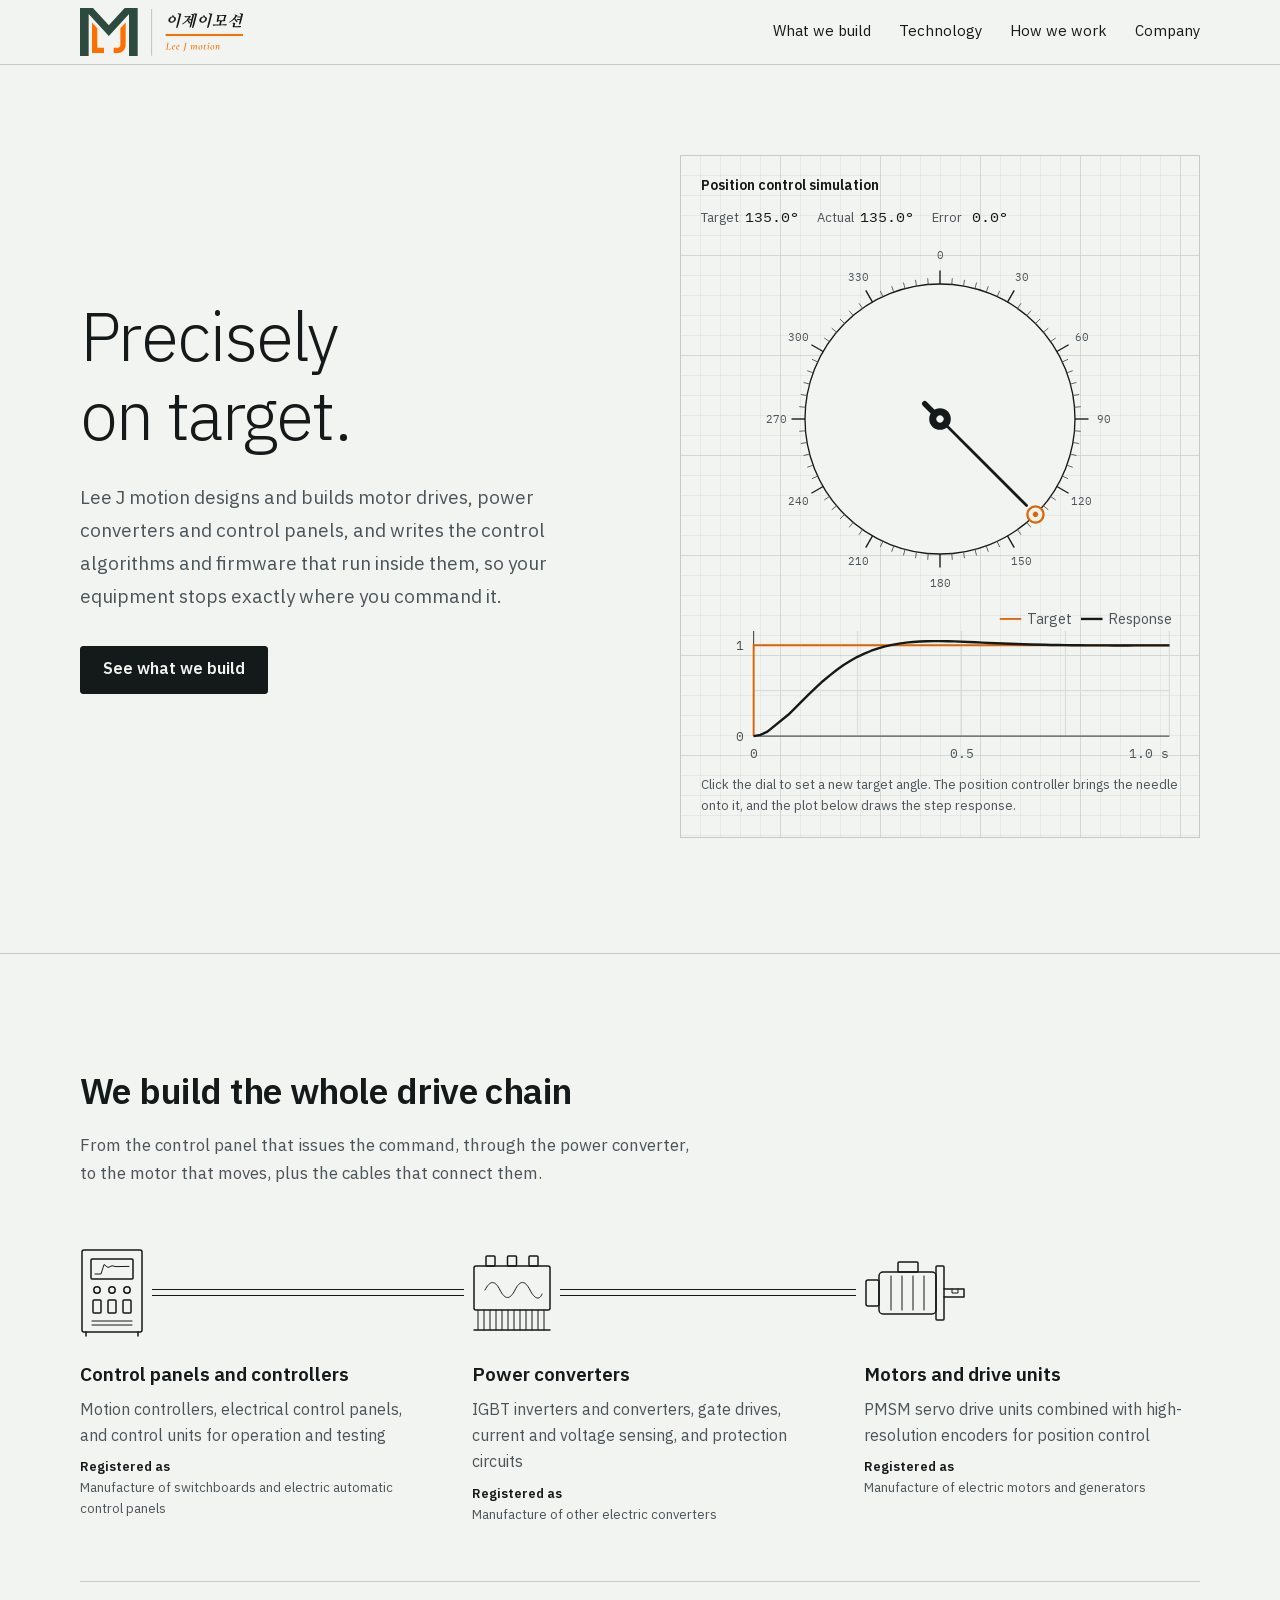
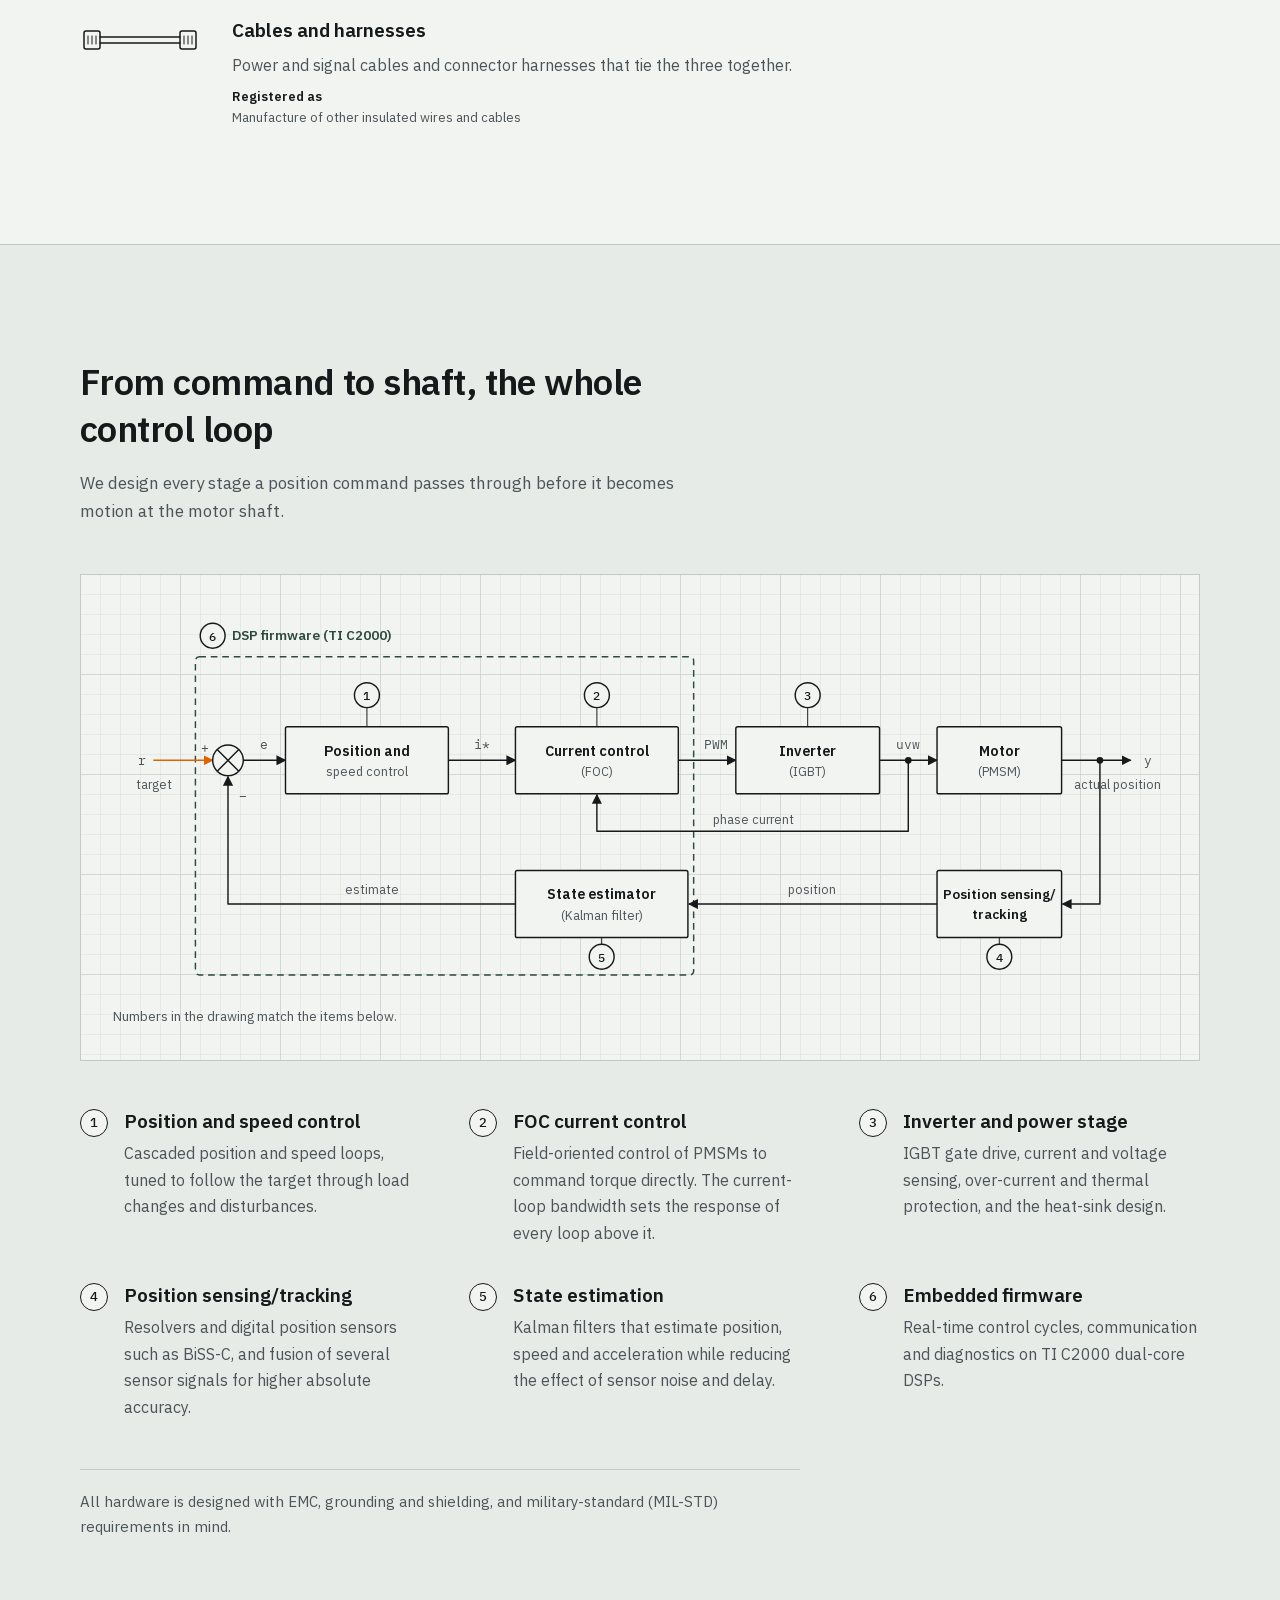
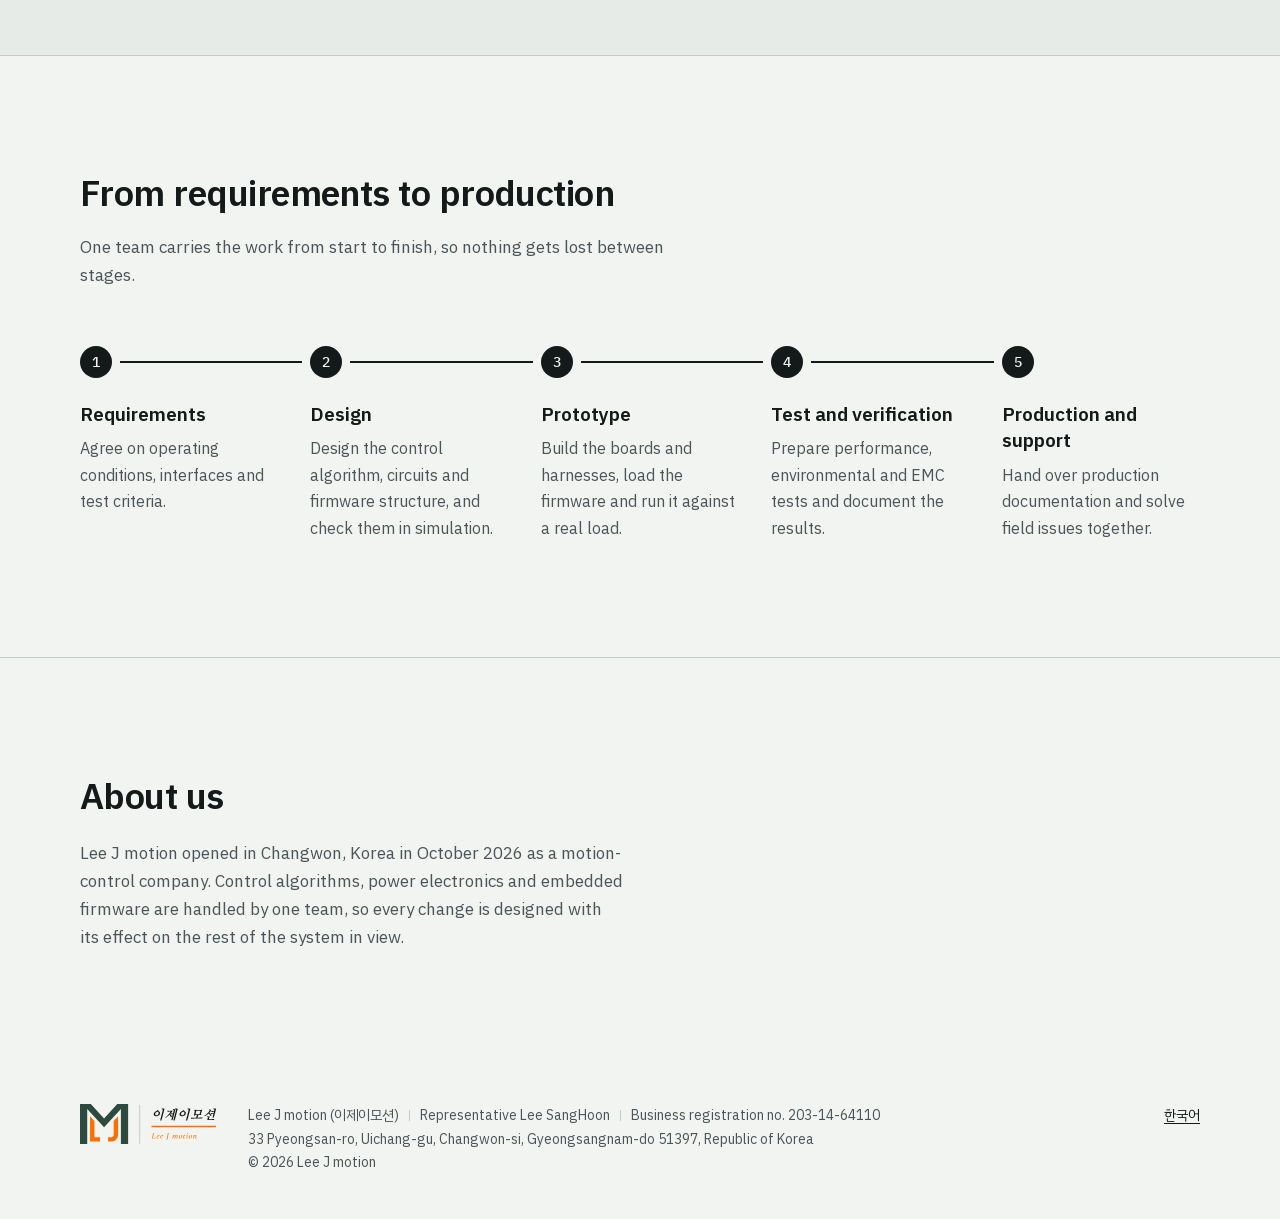
==== en/index.html @ 4f0171cb "Initial site: leejmotion.com (KR/EN, 404, sitemap, robots, JSON-LD)" ====
<!doctype html>
<html lang="en">
<head>
<meta charset="utf-8">
<meta name="viewport" content="width=device-width, initial-scale=1">
<title>Lee J motion | Motor drives, power conversion and control</title>
<meta name="description" content="Lee J motion is a motion-control company in Changwon, Korea. We design and build motor drives, power converters, control panels and cable harnesses, and develop the control algorithms and embedded firmware that run them.">
<link rel="canonical" href="https://leejmotion.com/en/">
<link rel="alternate" hreflang="ko" href="https://leejmotion.com/">
<link rel="alternate" hreflang="en" href="https://leejmotion.com/en/">
<link rel="alternate" hreflang="x-default" href="https://leejmotion.com/">
<meta name="theme-color" content="#F2F4F1">
<meta name="format-detection" content="telephone=no">
<meta name="referrer" content="strict-origin-when-cross-origin">
<meta property="og:type" content="website">
<meta property="og:site_name" content="Lee J motion">
<meta property="og:locale" content="en_US">
<meta property="og:locale:alternate" content="ko_KR">
<meta property="og:title" content="Lee J motion (이제이모션)">
<meta property="og:description" content="We design and build motor drives, power converters and control panels, and develop the control algorithms and firmware that run inside them.">
<meta property="og:url" content="https://leejmotion.com/en/">
<meta property="og:image" content="https://leejmotion.com/assets/img/og-image.png">
<meta property="og:image:width" content="1200">
<meta property="og:image:height" content="630">
<meta property="og:image:alt" content="Lee J motion logo and company name">
<meta name="twitter:card" content="summary_large_image">
<link rel="icon" href="../favicon.ico" sizes="32x32">
<link rel="icon" href="../assets/img/favicon.svg" type="image/svg+xml">
<link rel="apple-touch-icon" href="../assets/img/apple-touch-icon.png">
<link rel="manifest" href="../site.webmanifest">
<link rel="preload" href="../assets/fonts/ljm-sans-kr-400-site.woff2" as="font" type="font/woff2" crossorigin>
<link rel="stylesheet" href="../assets/css/fonts.css">
<link rel="stylesheet" href="../assets/css/style.css">
<script type="application/ld+json">
{
  "@context": "https://schema.org",
  "@graph": [
    {
      "@type": "Organization",
      "@id": "https://leejmotion.com/#org",
      "name": "이제이모션",
      "alternateName": "Lee J motion",
      "url": "https://leejmotion.com/",
      "logo": "https://leejmotion.com/assets/img/logo-512.png",
      "email": "contact@leejmotion.com",
      "foundingDate": "2026-10-01",
      "taxID": "203-14-64110",
      "founder": {
        "@type": "Person",
        "name": "이상훈",
        "alternateName": "Lee SangHoon"
      },
      "address": {
        "@type": "PostalAddress",
        "streetAddress": "평산로 33 신화더플렉스시티 901호",
        "addressLocality": "창원시 의창구",
        "addressRegion": "경상남도",
        "postalCode": "51397",
        "addressCountry": "KR"
      },
      "knowsAbout": [
        "모터 제어",
        "PMSM 서보 구동",
        "전력전자",
        "IGBT 인버터",
        "임베디드 펌웨어",
        "칼만 필터"
      ]
    },
    {
      "@type": "WebSite",
      "@id": "https://leejmotion.com/#website",
      "name": "이제이모션",
      "alternateName": "Lee J motion",
      "url": "https://leejmotion.com/",
      "inLanguage": [
        "ko",
        "en"
      ],
      "publisher": {
        "@id": "https://leejmotion.com/#org"
      }
    }
  ]
}
</script>
</head>
<body>
<a class="skip" href="#main">Skip to content</a>

<header class="site-header">
  <div class="wrap header-inner">
    <a class="brand" href="./">
      <img class="brand-logo" src="../assets/img/logo.svg" width="163" height="48" alt="Lee J motion">
    </a>
    <button class="nav-toggle" type="button" aria-expanded="false" aria-controls="site-nav">Menu</button>
    <nav id="site-nav" class="site-nav" aria-label="Main">
      <ul>
        <li><a href="#business">What we build</a></li>
        <li><a href="#technology">Technology</a></li>
        <li><a href="#process">How we work</a></li>
        <li><a href="#company">Company</a></li>
      </ul>
    </nav>
  </div>
</header>

<main id="main">

  <section class="hero" aria-labelledby="hero-title">
    <div class="wrap hero-grid">
      <div class="hero-copy">
        <h1 id="hero-title">Precisely<br>on target.</h1>
        <p class="lead">Lee J motion designs and builds motor drives, power converters and control panels, and writes the control algorithms and firmware that run inside them, so your equipment stops exactly where you command it.</p>
        <div class="actions">
          <a class="btn btn-primary" href="#business">See what we build</a>
        </div>
      </div>

      <figure class="bench drawing-surface" aria-labelledby="bench-cap">
        <div class="bench-head">
          <p class="bench-title">Position control simulation</p>
          <dl class="readout">
            <div><dt>Target</dt><dd><span data-ro="target">135.0</span>°</dd></div>
            <div><dt>Actual</dt><dd><span data-ro="angle">135.0</span>°</dd></div>
            <div><dt>Error</dt><dd><span data-ro="error">0.0</span>°</dd></div>
          </dl>
        </div>
        <div class="dial" data-dial role="slider" tabindex="0" aria-label="Target angle" aria-valuemin="0" aria-valuemax="359" aria-valuenow="135" aria-valuetext="135 degrees" data-unit=" degrees">
          <svg class="dial-svg" viewBox="0 0 400 400" aria-hidden="true" focusable="false">
          <circle class="d-face" cx="200" cy="200" r="150"/>
          <line class="d-tick-major" x1="200" y1="50" x2="200" y2="35"/>
          <line class="d-tick" x1="213.07" y1="50.57" x2="213.68" y2="43.6"/>
          <line class="d-tick" x1="226.05" y1="52.28" x2="227.26" y2="45.39"/>
          <line class="d-tick" x1="238.82" y1="55.11" x2="240.63" y2="48.35"/>
          <line class="d-tick" x1="251.3" y1="59.05" x2="253.7" y2="52.47"/>
          <line class="d-tick" x1="263.39" y1="64.05" x2="266.35" y2="57.71"/>
          <line class="d-tick-major" x1="275" y1="70.1" x2="282.5" y2="57.11"/>
          <line class="d-tick" x1="286.04" y1="77.13" x2="290.05" y2="71.39"/>
          <line class="d-tick" x1="296.42" y1="85.09" x2="300.92" y2="79.73"/>
          <line class="d-tick" x1="306.07" y1="93.93" x2="311.02" y2="88.98"/>
          <line class="d-tick" x1="314.91" y1="103.58" x2="320.27" y2="99.08"/>
          <line class="d-tick" x1="322.87" y1="113.96" x2="328.61" y2="109.95"/>
          <line class="d-tick-major" x1="329.9" y1="125" x2="342.89" y2="117.5"/>
          <line class="d-tick" x1="335.95" y1="136.61" x2="342.29" y2="133.65"/>
          <line class="d-tick" x1="340.95" y1="148.7" x2="347.53" y2="146.3"/>
          <line class="d-tick" x1="344.89" y1="161.18" x2="351.65" y2="159.37"/>
          <line class="d-tick" x1="347.72" y1="173.95" x2="354.61" y2="172.74"/>
          <line class="d-tick" x1="349.43" y1="186.93" x2="356.4" y2="186.32"/>
          <line class="d-tick-major" x1="350" y1="200" x2="365" y2="200"/>
          <line class="d-tick" x1="349.43" y1="213.07" x2="356.4" y2="213.68"/>
          <line class="d-tick" x1="347.72" y1="226.05" x2="354.61" y2="227.26"/>
          <line class="d-tick" x1="344.89" y1="238.82" x2="351.65" y2="240.63"/>
          <line class="d-tick" x1="340.95" y1="251.3" x2="347.53" y2="253.7"/>
          <line class="d-tick" x1="335.95" y1="263.39" x2="342.29" y2="266.35"/>
          <line class="d-tick-major" x1="329.9" y1="275" x2="342.89" y2="282.5"/>
          <line class="d-tick" x1="322.87" y1="286.04" x2="328.61" y2="290.05"/>
          <line class="d-tick" x1="314.91" y1="296.42" x2="320.27" y2="300.92"/>
          <line class="d-tick" x1="306.07" y1="306.07" x2="311.02" y2="311.02"/>
          <line class="d-tick" x1="296.42" y1="314.91" x2="300.92" y2="320.27"/>
          <line class="d-tick" x1="286.04" y1="322.87" x2="290.05" y2="328.61"/>
          <line class="d-tick-major" x1="275" y1="329.9" x2="282.5" y2="342.89"/>
          <line class="d-tick" x1="263.39" y1="335.95" x2="266.35" y2="342.29"/>
          <line class="d-tick" x1="251.3" y1="340.95" x2="253.7" y2="347.53"/>
          <line class="d-tick" x1="238.82" y1="344.89" x2="240.63" y2="351.65"/>
          <line class="d-tick" x1="226.05" y1="347.72" x2="227.26" y2="354.61"/>
          <line class="d-tick" x1="213.07" y1="349.43" x2="213.68" y2="356.4"/>
          <line class="d-tick-major" x1="200" y1="350" x2="200" y2="365"/>
          <line class="d-tick" x1="186.93" y1="349.43" x2="186.32" y2="356.4"/>
          <line class="d-tick" x1="173.95" y1="347.72" x2="172.74" y2="354.61"/>
          <line class="d-tick" x1="161.18" y1="344.89" x2="159.37" y2="351.65"/>
          <line class="d-tick" x1="148.7" y1="340.95" x2="146.3" y2="347.53"/>
          <line class="d-tick" x1="136.61" y1="335.95" x2="133.65" y2="342.29"/>
          <line class="d-tick-major" x1="125" y1="329.9" x2="117.5" y2="342.89"/>
          <line class="d-tick" x1="113.96" y1="322.87" x2="109.95" y2="328.61"/>
          <line class="d-tick" x1="103.58" y1="314.91" x2="99.08" y2="320.27"/>
          <line class="d-tick" x1="93.93" y1="306.07" x2="88.98" y2="311.02"/>
          <line class="d-tick" x1="85.09" y1="296.42" x2="79.73" y2="300.92"/>
          <line class="d-tick" x1="77.13" y1="286.04" x2="71.39" y2="290.05"/>
          <line class="d-tick-major" x1="70.1" y1="275" x2="57.11" y2="282.5"/>
          <line class="d-tick" x1="64.05" y1="263.39" x2="57.71" y2="266.35"/>
          <line class="d-tick" x1="59.05" y1="251.3" x2="52.47" y2="253.7"/>
          <line class="d-tick" x1="55.11" y1="238.82" x2="48.35" y2="240.63"/>
          <line class="d-tick" x1="52.28" y1="226.05" x2="45.39" y2="227.26"/>
          <line class="d-tick" x1="50.57" y1="213.07" x2="43.6" y2="213.68"/>
          <line class="d-tick-major" x1="50" y1="200" x2="35" y2="200"/>
          <line class="d-tick" x1="50.57" y1="186.93" x2="43.6" y2="186.32"/>
          <line class="d-tick" x1="52.28" y1="173.95" x2="45.39" y2="172.74"/>
          <line class="d-tick" x1="55.11" y1="161.18" x2="48.35" y2="159.37"/>
          <line class="d-tick" x1="59.05" y1="148.7" x2="52.47" y2="146.3"/>
          <line class="d-tick" x1="64.05" y1="136.61" x2="57.71" y2="133.65"/>
          <line class="d-tick-major" x1="70.1" y1="125" x2="57.11" y2="117.5"/>
          <line class="d-tick" x1="77.13" y1="113.96" x2="71.39" y2="109.95"/>
          <line class="d-tick" x1="85.09" y1="103.58" x2="79.73" y2="99.08"/>
          <line class="d-tick" x1="93.93" y1="93.93" x2="88.98" y2="88.98"/>
          <line class="d-tick" x1="103.58" y1="85.09" x2="99.08" y2="79.73"/>
          <line class="d-tick" x1="113.96" y1="77.13" x2="109.95" y2="71.39"/>
          <line class="d-tick-major" x1="125" y1="70.1" x2="117.5" y2="57.11"/>
          <line class="d-tick" x1="136.61" y1="64.05" x2="133.65" y2="57.71"/>
          <line class="d-tick" x1="148.7" y1="59.05" x2="146.3" y2="52.47"/>
          <line class="d-tick" x1="161.18" y1="55.11" x2="159.37" y2="48.35"/>
          <line class="d-tick" x1="173.95" y1="52.28" x2="172.74" y2="45.39"/>
          <line class="d-tick" x1="186.93" y1="50.57" x2="186.32" y2="43.6"/>
          <text class="d-label" x="200" y="18">0</text>
          <text class="d-label" x="291" y="42.38">30</text>
          <text class="d-label" x="357.62" y="109">60</text>
          <text class="d-label" x="382" y="200">90</text>
          <text class="d-label" x="357.62" y="291">120</text>
          <text class="d-label" x="291" y="357.62">150</text>
          <text class="d-label" x="200" y="382">180</text>
          <text class="d-label" x="109" y="357.62">210</text>
          <text class="d-label" x="42.38" y="291">240</text>
          <text class="d-label" x="18" y="200">270</text>
          <text class="d-label" x="42.38" y="109">300</text>
          <text class="d-label" x="109" y="42.38">330</text>
          <g class="d-target" transform="rotate(135 200 200)"><line class="d-setline" x1="200" y1="172" x2="200" y2="64"/><circle class="d-tgt-ring" cx="200" cy="50" r="9"/><circle class="d-tgt-dot" cx="200" cy="50" r="3"/></g>
          <g class="d-needle" transform="rotate(135 200 200)"><line class="d-needle-tail" x1="200" y1="200" x2="200" y2="224"/><line class="d-needle-line" x1="200" y1="200" x2="200" y2="64"/><circle class="d-hub" cx="200" cy="200" r="12"/><circle class="d-hub-dot" cx="200" cy="200" r="4"/></g>
          </svg>
        </div>
        <svg class="trace" data-trace viewBox="0 0 400 132" aria-hidden="true" focusable="false">
        <line class="t-grid" x1="131" y1="20" x2="131" y2="108"/>
        <line class="t-grid" x1="218" y1="20" x2="218" y2="108"/>
        <line class="t-grid" x1="305" y1="20" x2="305" y2="108"/>
        <line class="t-grid" x1="392" y1="20" x2="392" y2="108"/>
        <line class="t-grid" x1="44" y1="70" x2="392" y2="70"/>
        <line class="t-axis" x1="44" y1="108" x2="392" y2="108"/>
        <line class="t-axis" x1="44" y1="20" x2="44" y2="108"/>
        <polyline class="t-ref" points="44,108 44,32 392,32"/>
        <path class="t-resp" d="M44,108 L46,107.88 L48,107.52 L50,106.96 L52,106.2 L54,105.26 L56,104.17 L58,102.92 L60,101.56 L62,100.07 L64,98.48 L66,96.81 L68,95.06 L70,93.25 L72,91.38 L74,89.46 L76,87.52 L78,85.54 L80,83.55 L82,81.55 L84,79.55 L86,77.55 L88,75.56 L90,73.59 L92,71.64 L94,69.71 L96,67.81 L98,65.95 L100,64.12 L102,62.33 L104,60.58 L106,58.88 L108,57.22 L110,55.62 L112,54.06 L114,52.55 L116,51.09 L118,49.69 L120,48.33 L122,47.03 L124,45.79 L126,44.59 L128,43.45 L130,42.36 L132,41.32 L134,40.34 L136,39.4 L138,38.51 L140,37.67 L142,36.87 L144,36.13 L146,35.42 L148,34.76 L150,34.15 L152,33.57 L154,33.03 L156,32.53 L158,32.07 L160,31.65 L162,31.25 L164,30.89 L166,30.57 L168,30.27 L170,30 L172,29.76 L174,29.54 L176,29.35 L178,29.18 L180,29.03 L182,28.9 L184,28.8 L186,28.71 L188,28.64 L190,28.58 L192,28.54 L194,28.52 L196,28.51 L198,28.51 L200,28.52 L202,28.54 L204,28.57 L206,28.61 L208,28.65 L210,28.71 L212,28.77 L214,28.83 L216,28.9 L218,28.98 L220,29.06 L222,29.14 L224,29.22 L226,29.31 L228,29.4 L230,29.49 L232,29.58 L234,29.67 L236,29.76 L238,29.86 L240,29.95 L242,30.04 L244,30.13 L246,30.22 L248,30.31 L250,30.39 L252,30.48 L254,30.56 L256,30.64 L258,30.72 L260,30.8 L262,30.87 L264,30.95 L266,31.02 L268,31.09 L270,31.15 L272,31.22 L274,31.28 L276,31.34 L278,31.39 L280,31.45 L282,31.5 L284,31.55 L286,31.59 L288,31.64 L290,31.68 L292,31.72 L294,31.76 L296,31.79 L298,31.83 L300,31.86 L302,31.89 L304,31.91 L306,31.94 L308,31.96 L310,31.99 L312,32.01 L314,32.02 L316,32.04 L318,32.06 L320,32.07 L322,32.09 L324,32.1 L326,32.11 L328,32.12 L330,32.13 L332,32.13 L334,32.14 L336,32.14 L338,32.15 L340,32.15 L342,32.16 L344,32.16 L346,32.16 L348,32.16 L350,32.16 L352,32.16 L354,32.16 L356,32.16 L358,32.16 L360,32.16 L362,32.15 L364,32.15 L366,32.15 L368,32.14 L370,32.14 L372,32.14 L374,32.13 L376,32.13 L378,32.13 L380,32.12 L382,32.12 L384,32.11 L386,32.11 L388,32.11 L390,32.1 L392,32.1"/>
        <text class="t-label" x="36" y="108" text-anchor="end" dominant-baseline="central">0</text>
        <text class="t-label" x="36" y="32" text-anchor="end" dominant-baseline="central">1</text>
        <text class="t-label" x="44" y="126" text-anchor="middle">0</text>
        <text class="t-label" x="218" y="126" text-anchor="middle">0.5</text>
        <text class="t-label" x="392" y="126" text-anchor="end">1.0 s</text>
        <line class="t-ref" x1="250" y1="10" x2="268" y2="10"/>
        <text class="t-key" x="273" y="10" dominant-baseline="central">Target</text>
        <line class="t-resp" x1="318" y1="10" x2="336" y2="10"/>
        <text class="t-key" x="341" y="10" dominant-baseline="central">Response</text>
        </svg>
        <figcaption id="bench-cap">Click the dial to set a new target angle. The position controller brings the needle onto it, and the plot below draws the step response.</figcaption>
      </figure>
    </div>
  </section>

  <section id="business" class="section" aria-labelledby="business-title">
    <div class="wrap">
      <div class="section-head">
        <h2 id="business-title">We build the whole drive chain</h2>
        <p>From the control panel that issues the command, through the power converter, to the motor that moves, plus the cables that connect them.</p>
      </div>
      <ol class="chain">
        <li class="chain-item">
          <div class="chain-top">
          <svg class="chain-ill" viewBox="28 0 64 96" width="64" height="96" aria-hidden="true" focusable="false">
            <rect class="ic" x="30" y="6" width="60" height="82" rx="2"/>
            <rect class="ic" x="39" y="15" width="42" height="20" rx="1"/>
            <path class="ic-thin" d="M43 30H49L52 20.5L56 23.5L60 21.8L64 22.6L77 22.4"/>
            <circle class="ic" cx="45" cy="46" r="3.2"/><circle class="ic" cx="60" cy="46" r="3.2"/><circle class="ic" cx="75" cy="46" r="3.2"/>
            <rect class="ic" x="41" y="56" width="8" height="13" rx="1"/><rect class="ic" x="56" y="56" width="8" height="13" rx="1"/><rect class="ic" x="71" y="56" width="8" height="13" rx="1"/>
            <path class="ic-thin" d="M40 77H80M40 81H80"/>
            <path class="ic" d="M34 88V92M86 88V92"/>
          </svg>
          </div>
          <h3>Control panels and controllers</h3>
          <p>Motion controllers, electrical control panels, and control units for operation and testing</p>
          <p class="reg"><span>Registered as</span>Manufacture of switchboards and electric automatic control panels</p>
        </li>
        <li class="chain-item">
          <div class="chain-top">
          <svg class="chain-ill" viewBox="20 0 80 96" width="80" height="96" aria-hidden="true" focusable="false">
            <rect class="ic" x="22" y="22" width="76" height="44" rx="2"/>
            <rect class="ic" x="34" y="12" width="9" height="10" rx="1"/><rect class="ic" x="55.5" y="12" width="9" height="10" rx="1"/><rect class="ic" x="77" y="12" width="9" height="10" rx="1"/>
            <path class="ic-thin" d="M33 46C38 36 43 36 48 46S58 56 63 46S73 36 78 46S88 56 90 50"/>
            <path class="ic-thin" d="M26 66V86M32 66V86M38 66V86M44 66V86M50 66V86M56 66V86M62 66V86M68 66V86M74 66V86M80 66V86M86 66V86M92 66V86"/>
            <path class="ic" d="M22 86H98"/>
          </svg>
          </div>
          <h3>Power converters</h3>
          <p>IGBT inverters and converters, gate drives, current and voltage sensing, and protection circuits</p>
          <p class="reg"><span>Registered as</span>Manufacture of other electric converters</p>
        </li>
        <li class="chain-item">
          <div class="chain-top">
          <svg class="chain-ill" viewBox="10 0 102 96" width="102" height="96" aria-hidden="true" focusable="false">
            <rect class="ic" x="12" y="36" width="13" height="26" rx="2"/>
            <rect class="ic" x="25" y="28" width="57" height="42" rx="4"/>
            <path class="ic-thin" d="M37 32V66M48 32V66M59 32V66M70 32V66"/>
            <rect class="ic" x="44" y="18" width="20" height="10" rx="1"/>
            <rect class="ic" x="82" y="22" width="8" height="54" rx="1"/>
            <path class="ic" d="M90 45H110V53H90"/>
            <path class="ic-thin" d="M98 45V49H104V45"/>
          </svg>
          </div>
          <h3>Motors and drive units</h3>
          <p>PMSM servo drive units combined with high-resolution encoders for position control</p>
          <p class="reg"><span>Registered as</span>Manufacture of electric motors and generators</p>
        </li>
      </ol>
      <div class="cable-note">
          <svg class="cable-ill" viewBox="0 0 120 40" aria-hidden="true" focusable="false">
            <rect class="ic" x="4" y="11" width="16" height="18" rx="2"/>
            <path class="ic-thin" d="M8 16V24M12 16V24M16 16V24"/>
            <path class="ic" d="M20 17H100M20 23H100"/>
            <rect class="ic" x="100" y="11" width="16" height="18" rx="2"/>
            <path class="ic-thin" d="M104 16V24M108 16V24M112 16V24"/>
          </svg>
        <div>
          <h3>Cables and harnesses</h3>
          <p>Power and signal cables and connector harnesses that tie the three together.</p>
          <p class="reg"><span>Registered as</span>Manufacture of other insulated wires and cables</p>
        </div>
      </div>
    </div>
  </section>

  <section id="technology" class="section section-tint" aria-labelledby="technology-title">
    <div class="wrap">
      <div class="section-head">
        <h2 id="technology-title">From command to shaft, the whole control loop</h2>
        <p>We design every stage a position command passes through before it becomes motion at the motor shaft.</p>
      </div>
      <figure class="loop drawing-surface">
        <svg class="loop-wide" viewBox="0 0 1100 400" role="img" aria-labelledby="lwen-t lwen-d">
        <title id="lwen-t">Position control loop block diagram</title><desc id="lwen-d">The target position r passes through the position and speed controller (1), the FOC current controller (2) and the IGBT inverter (3) to drive the PMSM. Position sensing/tracking (4) gives the position, the state estimator (5, Kalman filter) refines it and feeds it back, and phase current returns to the inner loop. Blocks 1, 2 and 5 run in the TI C2000 DSP firmware (6).</desc>
        <defs><marker id="lwen-ar" viewBox="0 0 10 10" refX="9" refY="5" markerWidth="7" markerHeight="7" orient="auto"><path d="M0 0L10 5L0 10z" class="lp-head"/></marker><marker id="lwen-ars" viewBox="0 0 10 10" refX="9" refY="5" markerWidth="7" markerHeight="7" orient="auto"><path d="M0 0L10 5L0 10z" class="lp-head-sig"/></marker></defs>
        <rect class="lp-dsp" x="86" y="52" width="520" height="332" rx="4"/>
        <g class="lp-balloon"><circle cx="104" cy="30" r="13"/><text x="104" y="30" dominant-baseline="central">6</text></g>
        <text class="lp-note lp-strong" x="124" y="30" text-anchor="start" dominant-baseline="central">DSP firmware (TI C2000)</text>
        <text class="lp-var" x="30" y="160" text-anchor="middle" dominant-baseline="central">r</text>
        <text class="lp-note" x="24" y="190" text-anchor="start">target</text>
        <path class="lp-line lp-sig" d="M42,160 L104,160" marker-end="url(#lwen-ars)"/>
        <circle class="lp-sum" cx="120" cy="160" r="16"/>
        <path class="lp-line" d="M108.7 148.7L131.3 171.3M131.3 148.7L108.7 171.3"/>
        <text class="lp-var" x="96" y="146" text-anchor="middle" dominant-baseline="central">+</text>
        <text class="lp-var" x="136" y="196" text-anchor="middle" dominant-baseline="central">−</text>
        <path class="lp-line" d="M136,160 L180,160" marker-end="url(#lwen-ar)"/>
        <text class="lp-var" x="158" y="148" text-anchor="middle">e</text>
        <rect class="lp-block" x="180" y="125" width="170" height="70" rx="2"/><text class="lp-text" x="265" y="150" dominant-baseline="central" font-size="15">Position and</text><text class="lp-text lp-sub" x="265" y="172" dominant-baseline="central" font-size="13">speed control</text>
        <path class="lp-line" d="M350,160 L420,160" marker-end="url(#lwen-ar)"/>
        <text class="lp-var" x="385" y="148" text-anchor="middle">i*</text>
        <rect class="lp-block" x="420" y="125" width="170" height="70" rx="2"/><text class="lp-text" x="505" y="150" dominant-baseline="central" font-size="15">Current control</text><text class="lp-text lp-sub" x="505" y="172" dominant-baseline="central" font-size="13">(FOC)</text>
        <path class="lp-line" d="M590,160 L650,160" marker-end="url(#lwen-ar)"/>
        <text class="lp-var" x="629" y="148" text-anchor="middle">PWM</text>
        <rect class="lp-block" x="650" y="125" width="150" height="70" rx="2"/><text class="lp-text" x="725" y="150" dominant-baseline="central" font-size="15">Inverter</text><text class="lp-text lp-sub" x="725" y="172" dominant-baseline="central" font-size="13">(IGBT)</text>
        <path class="lp-line" d="M800,160 L860,160" marker-end="url(#lwen-ar)"/>
        <text class="lp-var" x="830" y="148" text-anchor="middle">uvw</text>
        <rect class="lp-block" x="860" y="125" width="130" height="70" rx="2"/><text class="lp-text" x="925" y="150" dominant-baseline="central" font-size="15">Motor</text><text class="lp-text lp-sub" x="925" y="172" dominant-baseline="central" font-size="13">(PMSM)</text>
        <path class="lp-line" d="M990,160 L1062,160" marker-end="url(#lwen-ar)"/>
        <text class="lp-var" x="1080" y="160" text-anchor="middle" dominant-baseline="central">y</text>
        <text class="lp-note" x="1094" y="190" text-anchor="end">actual position</text>
        <circle class="lp-dot" cx="830" cy="160" r="3.5"/>
        <path class="lp-line" d="M830,160 L830,234 L505,234 L505,196" marker-end="url(#lwen-ar)"/>
        <text class="lp-note" x="668" y="226" text-anchor="middle">phase current</text>
        <circle class="lp-dot" cx="1030" cy="160" r="3.5"/>
        <path class="lp-line" d="M1030,160 L1030,310 L991,310" marker-end="url(#lwen-ar)"/>
        <rect class="lp-block" x="860" y="275" width="130" height="70" rx="2"/><text class="lp-text" x="925" y="300" dominant-baseline="central" font-size="14">Position sensing/</text><text class="lp-text" x="925" y="321" dominant-baseline="central" font-size="14">tracking</text>
        <path class="lp-line" d="M860,310 L601,310" marker-end="url(#lwen-ar)"/>
        <text class="lp-note" x="730" y="300" text-anchor="middle">position</text>
        <rect class="lp-block" x="420" y="275" width="180" height="70" rx="2"/><text class="lp-text" x="510" y="300" dominant-baseline="central" font-size="15">State estimator</text><text class="lp-text lp-sub" x="510" y="322" dominant-baseline="central" font-size="13">(Kalman filter)</text>
        <path class="lp-line" d="M420,310 L120,310 L120,177" marker-end="url(#lwen-ar)"/>
        <text class="lp-note" x="270" y="300" text-anchor="middle">estimate</text>
        <path class="lp-leader" d="M265 105V125M505 105V125M725 105V125M925 345V352M510 345V352"/>
        <g class="lp-balloon"><circle cx="265" cy="92" r="13"/><text x="265" y="92" dominant-baseline="central">1</text></g>
        <g class="lp-balloon"><circle cx="505" cy="92" r="13"/><text x="505" y="92" dominant-baseline="central">2</text></g>
        <g class="lp-balloon"><circle cx="725" cy="92" r="13"/><text x="725" y="92" dominant-baseline="central">3</text></g>
        <g class="lp-balloon"><circle cx="925" cy="365" r="13"/><text x="925" y="365" dominant-baseline="central">4</text></g>
        <g class="lp-balloon"><circle cx="510" cy="365" r="13"/><text x="510" y="365" dominant-baseline="central">5</text></g>
        </svg>
        <svg class="loop-tall" viewBox="0 0 360 600" role="img" aria-labelledby="lten-t lten-d">
        <title id="lten-t">Position control loop block diagram</title><desc id="lten-d">The target position r passes through the position and speed controller (1), the FOC current controller (2) and the IGBT inverter (3) to drive the PMSM. Position sensing/tracking (4) gives the position, the state estimator (5, Kalman filter) refines it and feeds it back, and phase current returns to the inner loop. Blocks 1, 2 and 5 run in the TI C2000 DSP firmware (6).</desc>
        <defs><marker id="lten-ar" viewBox="0 0 10 10" refX="9" refY="5" markerWidth="7" markerHeight="7" orient="auto"><path d="M0 0L10 5L0 10z" class="lp-head"/></marker><marker id="lten-ars" viewBox="0 0 10 10" refX="9" refY="5" markerWidth="7" markerHeight="7" orient="auto"><path d="M0 0L10 5L0 10z" class="lp-head-sig"/></marker></defs>
        <rect class="lp-dsp" x="6" y="56" width="348" height="232" rx="4"/>
        <g class="lp-balloon"><circle cx="214" cy="36" r="11"/><text x="214" y="36" dominant-baseline="central">6</text></g>
        <text class="lp-note lp-strong" x="231" y="36" text-anchor="start" dominant-baseline="central">DSP firmware</text>
        <path class="lp-line lp-sig" d="M96,10 L96,67" marker-end="url(#lten-ars)"/>
        <text class="lp-var" x="108" y="26" text-anchor="start" dominant-baseline="central">r</text>
        <text class="lp-note" x="122" y="26" text-anchor="start" dominant-baseline="central">target</text>
        <circle class="lp-sum" cx="96" cy="84" r="16"/>
        <path class="lp-line" d="M84.7 72.7L107.3 95.3M107.3 72.7L84.7 95.3"/>
        <text class="lp-var" x="80" y="62" text-anchor="middle" dominant-baseline="central">+</text>
        <text class="lp-var" x="124" y="72" text-anchor="middle" dominant-baseline="central">−</text>
        <path class="lp-line" d="M96,100 L96,123" marker-end="url(#lten-ar)"/>
        <text class="lp-var" x="106" y="112" text-anchor="start" dominant-baseline="central">e</text>
        <rect class="lp-block" x="16" y="124" width="160" height="56" rx="2"/><text class="lp-text" x="96" y="142" dominant-baseline="central" font-size="14">Position and</text><text class="lp-text lp-sub" x="96" y="164" dominant-baseline="central" font-size="12">speed control</text>
        <path class="lp-line" d="M96,180 L96,215" marker-end="url(#lten-ar)"/>
        <text class="lp-var" x="106" y="198" text-anchor="start" dominant-baseline="central">i*</text>
        <rect class="lp-block" x="16" y="216" width="160" height="56" rx="2"/><text class="lp-text" x="96" y="234" dominant-baseline="central" font-size="14">Current control</text><text class="lp-text lp-sub" x="96" y="256" dominant-baseline="central" font-size="12">(FOC)</text>
        <path class="lp-line" d="M96,272 L96,311" marker-end="url(#lten-ar)"/>
        <text class="lp-var" x="106" y="300" text-anchor="start" dominant-baseline="central">PWM</text>
        <rect class="lp-block" x="16" y="312" width="160" height="56" rx="2"/><text class="lp-text" x="96" y="330" dominant-baseline="central" font-size="14">Inverter</text><text class="lp-text lp-sub" x="96" y="352" dominant-baseline="central" font-size="12">(IGBT)</text>
        <path class="lp-line" d="M96,368 L96,407" marker-end="url(#lten-ar)"/>
        <text class="lp-var" x="106" y="381" text-anchor="start" dominant-baseline="central">uvw</text>
        <rect class="lp-block" x="16" y="408" width="160" height="56" rx="2"/><text class="lp-text" x="96" y="426" dominant-baseline="central" font-size="14">Motor</text><text class="lp-text lp-sub" x="96" y="448" dominant-baseline="central" font-size="12">(PMSM)</text>
        <path class="lp-line" d="M96,464 L96,546" marker-end="url(#lten-ar)"/>
        <text class="lp-var" x="108" y="532" text-anchor="start" dominant-baseline="central">y</text>
        <text class="lp-note" x="96" y="572" text-anchor="middle">actual position</text>
        <circle class="lp-dot" cx="96" cy="398" r="3.5"/>
        <path class="lp-line" d="M96,398 L188,398 L188,244 L177,244" marker-end="url(#lten-ar)"/>
        <text class="lp-note" x="196" y="330" text-anchor="start" dominant-baseline="central">phase current</text>
        <circle class="lp-dot" cx="96" cy="505" r="3.5"/>
        <path class="lp-line" d="M96,505 L272,505 L272,465" marker-end="url(#lten-ar)"/>
        <rect class="lp-block" x="200" y="408" width="144" height="56" rx="2"/><text class="lp-text" x="272" y="426" dominant-baseline="central" font-size="14">Position sensing/</text><text class="lp-text" x="272" y="447" dominant-baseline="central" font-size="14">tracking</text>
        <path class="lp-line" d="M272,408 L272,273" marker-end="url(#lten-ar)"/>
        <text class="lp-note" x="282" y="346" text-anchor="start" dominant-baseline="central">position</text>
        <rect class="lp-block" x="200" y="216" width="144" height="56" rx="2"/><text class="lp-text" x="272" y="234" dominant-baseline="central" font-size="14">State estimator</text><text class="lp-text lp-sub" x="272" y="256" dominant-baseline="central" font-size="12">(Kalman filter)</text>
        <path class="lp-line" d="M272,216 L272,84 L113,84" marker-end="url(#lten-ar)"/>
        <text class="lp-note" x="192" y="74" text-anchor="middle">estimate</text>
        <g class="lp-balloon"><circle cx="16" cy="124" r="11"/><text x="16" y="124" dominant-baseline="central">1</text></g>
        <g class="lp-balloon"><circle cx="16" cy="216" r="11"/><text x="16" y="216" dominant-baseline="central">2</text></g>
        <g class="lp-balloon"><circle cx="16" cy="312" r="11"/><text x="16" y="312" dominant-baseline="central">3</text></g>
        <g class="lp-balloon"><circle cx="200" cy="408" r="11"/><text x="200" y="408" dominant-baseline="central">4</text></g>
        <g class="lp-balloon"><circle cx="200" cy="216" r="11"/><text x="200" y="216" dominant-baseline="central">5</text></g>
        </svg>
        <figcaption>Numbers in the drawing match the items below.</figcaption>
      </figure>
      <ol class="tech-list">
        <li><h3>Position and speed control</h3><p>Cascaded position and speed loops, tuned to follow the target through load changes and disturbances.</p></li>
        <li><h3>FOC current control</h3><p>Field-oriented control of PMSMs to command torque directly. The current-loop bandwidth sets the response of every loop above it.</p></li>
        <li><h3>Inverter and power stage</h3><p>IGBT gate drive, current and voltage sensing, over-current and thermal protection, and the heat-sink design.</p></li>
        <li><h3>Position sensing/tracking</h3><p>Resolvers and digital position sensors such as BiSS-C, and fusion of several sensor signals for higher absolute accuracy.</p></li>
        <li><h3>State estimation</h3><p>Kalman filters that estimate position, speed and acceleration while reducing the effect of sensor noise and delay.</p></li>
        <li><h3>Embedded firmware</h3><p>Real-time control cycles, communication and diagnostics on TI C2000 dual-core DSPs.</p></li>
      </ol>
      <p class="tech-note">All hardware is designed with EMC, grounding and shielding, and military-standard (MIL-STD) requirements in mind.</p>
    </div>
  </section>

  <section id="process" class="section" aria-labelledby="process-title">
    <div class="wrap">
      <div class="section-head">
        <h2 id="process-title">From requirements to production</h2>
        <p>One team carries the work from start to finish, so nothing gets lost between stages.</p>
      </div>
      <ol class="steps">
        <li><h3>Requirements</h3><p>Agree on operating conditions, interfaces and test criteria.</p></li>
        <li><h3>Design</h3><p>Design the control algorithm, circuits and firmware structure, and check them in simulation.</p></li>
        <li><h3>Prototype</h3><p>Build the boards and harnesses, load the firmware and run it against a real load.</p></li>
        <li><h3>Test and verification</h3><p>Prepare performance, environmental and EMC tests and document the results.</p></li>
        <li><h3>Production and support</h3><p>Hand over production documentation and solve field issues together.</p></li>
      </ol>
    </div>
  </section>

  <section id="company" class="section" aria-labelledby="company-title">
    <div class="wrap">
      <div class="company-about">
        <h2 id="company-title">About us</h2>
        <p>Lee J motion opened in Changwon, Korea in October 2026 as a motion-control company. Control algorithms, power electronics and embedded firmware are handled by one team, so every change is designed with its effect on the rest of the system in view.</p>
      </div>
    </div>
  </section>

</main>

<footer class="site-footer">
  <div class="wrap footer-inner">
    <img class="footer-logo" src="../assets/img/logo.svg" width="136" height="40" alt="Lee J motion">
    <div class="footer-text">
      <p class="biz"><span>Lee J motion (이제이모션)</span><span>Representative Lee SangHoon</span><span>Business registration no. 203-14-64110</span></p>
      <p>33 Pyeongsan-ro, Uichang-gu, Changwon-si, Gyeongsangnam-do 51397, Republic of Korea</p>
      <p>© 2026 Lee J motion</p>
    </div>
    <a class="footer-lang" href="../" hreflang="ko" lang="ko">한국어</a>
  </div>
</footer>

<script src="../assets/js/main.js" defer></script>
</body>
</html>
---- assets/css/fonts.css ----
/* LJM Sans KR / LJM Mono : subsets of IBM Plex (SIL OFL 1.1), see fonts/OFL.txt */
@font-face{font-family:"LJM Sans KR";font-style:normal;font-weight:300;font-display:swap;src:url("../fonts/ljm-sans-kr-300-site.woff2") format("woff2");unicode-range:U+20-7E, U+A2-A5, U+A9, U+AB-AC, U+AE, U+B0-B3, U+B6-B7, U+B9, U+BB-BE, U+D7, U+F7, U+2012-2016, U+2018-2019, U+201C-201D, U+2020-2023, U+2025-2026, U+2030, U+2032-2033, U+20A9, U+2122, U+2190-2193, U+2212, U+3001-3002, U+300C-300D, U+301C, U+AC00-AC01, U+AC04, U+AC11, U+AC19, U+AC1C, U+AC70, U+AC74, U+AC80, U+AC8C, U+ACA9, U+ACB0, U+ACB9, U+ACBD, U+ACC4, U+ACE0, U+ACFC, U+AD00, U+AD6C-AD6D, U+AD70, U+ADDC, U+ADF8, U+AE00, U+AE30, U+AE41, U+AE4C, U+AED8, U+AFC0, U+AFD4, U+B00C, U+B04A, U+B05D, U+B098, U+B0A8, U+B0B4, U+B108, U+B118, U+B123-B125, U+B144, U+B192, U+B20C, U+B274, U+B294, U+B298, U+B2A5, U+B2C8, U+B2DD, U+B2E4, U+B2E8, U+B2EC, U+B2F5, U+B300, U+B354, U+B3C4, U+B3CC, U+B3D5, U+B3D9, U+B418, U+B450, U+B4C0, U+B4DC, U+B4E0, U+B4E4, U+B4EC-B4ED, U+B4F1, U+B514, U+B530, U+B54C, U+B5BB, U+B6F0, U+B77C, U+B780, U+B798, U+B7EC, U+B808-B809, U+B824-B825, U+B839, U+B85C-B85D, U+B864, U+B8CC, U+B8E8, U+B8F9, U+B958, U+B97C, U+B984, U+B9AC, U+B9BC-B9BD, U+B9CC, U+B9DE, U+B9E1, U+BA38, U+BA54, U+BA85, U+BAA8-BAA9, U+BB36, U+BB38, U+BBAC, U+BC00, U+BC0F, U+BC14, U+BC18, U+BC1C, U+BC29, U+BC30, U+BC84, U+BC88, U+BCA0-BCA1, U+BCC0, U+BCF4, U+BCF8, U+BD05, U+BD80, U+BD84, U+BD99, U+BE14, U+BE44, U+C0AC, U+C0B0, U+C0C1, U+C0C9, U+C0DD, U+C11C, U+C120, U+C124, U+C131, U+C138, U+C13C, U+C158, U+C18C-C18D, U+C194, U+C218, U+C220, U+C2A4, U+C2B5, U+C2DC-C2DD, U+C2E0, U+C2E4, U+C2F1, U+C544, U+C548, U+C54A, U+C54C, U+C555, U+C57C, U+C591, U+C5B4, U+C5BB-C5BC, U+C5C5-C5C6, U+C5C8, U+C5D0, U+C5D4, U+C5EC-C5ED, U+C5F0, U+C5F4, U+C601, U+C624, U+C62C, U+C640, U+C678, U+C694, U+C6A9, U+C6B4, U+C6C0, U+C6D0, U+C6D4, U+C6E8, U+C704, U+C720, U+C73C, U+C740, U+C744, U+C74C, U+C751, U+C758, U+C774, U+C778, U+C77C, U+C784-C785, U+C787, U+C790-C791, U+C7A1, U+C7A5, U+C7AC, U+C800-C801, U+C804, U+C808, U+C811, U+C815, U+C81C, U+C870, U+C878, U+C885, U+C8FC, U+C900, U+C904, U+C998, U+C99D, U+C9C0-C9C1, U+C9C4, U+C9D1, U+CABD, U+CC28, U+CC3D-CC3E, U+CC98, U+CCB4, U+CCD0, U+CD94-CD95, U+CD9C, U+CE21, U+CE58, U+CE5C, U+CE7C, U+CE90, U+CEE4, U+CEE8, U+CF00, U+CF54, U+CF58, U+D06C, U+D0C0, U+D0DC, U+D130, U+D138, U+D15C, U+D1A0, U+D1B5, U+D29C, U+D2B8, U+D2F0, U+D300, U+D30C, U+D38C, U+D398, U+D3C9, U+D3D0, U+D3ED, U+D45C, U+D488-D489, U+D504, U+D50C, U+D544, U+D558, U+D55C, U+D560, U+D568-D569, U+D56D, U+D574, U+D5A5, U+D5D8, U+D604, U+D638, U+D648, U+D654-D655, U+D658, U+D68C, U+D6C8, U+D788}
@font-face{font-family:"LJM Sans KR";font-style:normal;font-weight:300;font-display:swap;src:url("../fonts/ljm-sans-kr-300-rest.woff2") format("woff2");unicode-range:U+2C7, U+2D0, U+2D8-2DD, U+2002-2007, U+2009-200A, U+203B-203C, U+203E, U+2044, U+2047-2049, U+2070, U+2074-2079, U+207F-2089, U+20AC, U+2103, U+2109, U+2113, U+2116, U+2121, U+2126, U+212B, U+2153-2154, U+215B-215E, U+2160-2169, U+2170-2179, U+2194-2199, U+21A9-21AA, U+21B0-21B3, U+21B6-21B7, U+21BA-21BB, U+21C4, U+21C6, U+21D2, U+21D4, U+2200, U+2202-2203, U+2207-2208, U+220B, U+220F, U+2211, U+221A, U+221D-221E, U+2220, U+2225, U+2227-222C, U+222E, U+2234-2236, U+223C-223D, U+2252, U+2260-2261, U+2264-2267, U+226A-226B, U+2282-2283, U+2286-2287, U+2299, U+22A5, U+22EF, U+2312, U+2329-232A, U+2460-24F4, U+24FF-2503, U+250C-254B, U+2592, U+25A0-25A1, U+25A3-25A9, U+25B2-25B3, U+25B6-25B7, U+25BC-25BD, U+25C0-25C1, U+25C6-25C9, U+25CB, U+25CE-25D1, U+25E6, U+2605-2606, U+260E-260F, U+261C, U+261E, U+2640, U+2642, U+2660-2661, U+2663-2665, U+2667-266A, U+266C-266D, U+274C, U+2776-277F, U+2B0E-2B11, U+2E3A-2E3B, U+3000, U+3003, U+300A-300B, U+300E-3011, U+3013-301B, U+3131-318E, U+3200-321E, U+3251-327F, U+32B1-32BF, U+3380-3384, U+3388-33CA, U+33CF-33D0, U+33D3, U+33D6, U+33D8, U+33DB-33DD, U+AC02-AC03, U+AC05-AC10, U+AC12-AC18, U+AC1A-AC1B, U+AC1D-AC6F, U+AC71-AC73, U+AC75-AC7F, U+AC81-AC8B, U+AC8D-ACA8, U+ACAA-ACAF, U+ACB1-ACB8, U+ACBA-ACBC, U+ACBE-ACC3, U+ACC5-ACDF, U+ACE1-ACFB, U+ACFD-ACFF, U+AD01-AD6B, U+AD6E-AD6F, U+AD71-ADDB, U+ADDD-ADF7, U+ADF9-ADFF, U+AE01-AE2F, U+AE31-AE40, U+AE42-AE4B, U+AE4D-AED7, U+AED9-AFBF, U+AFC1-AFD3, U+AFD5-B00B, U+B00D-B049, U+B04B-B05C, U+B05E-B097, U+B099-B0A7, U+B0A9-B0B3, U+B0B5-B107, U+B109-B117, U+B119-B122, U+B126-B143, U+B145-B191, U+B193-B20B, U+B20D-B273, U+B275-B293, U+B295-B297, U+B299-B2A4, U+B2A6-B2C7, U+B2C9-B2DC, U+B2DE-B2E3, U+B2E5-B2E7, U+B2E9-B2EB, U+B2ED-B2F4, U+B2F6-B2FF, U+B301-B353, U+B355-B3C3, U+B3C5-B3CB, U+B3CD-B3D4, U+B3D6-B3D8, U+B3DA-B417, U+B419-B44F, U+B451-B4BF, U+B4C1-B4DB, U+B4DD-B4DF, U+B4E1-B4E3, U+B4E5-B4EB, U+B4EE-B4F0, U+B4F2-B513, U+B515-B52F, U+B531-B54B, U+B54D-B5BA, U+B5BC-B6EF, U+B6F1-B77B, U+B77D-B77F, U+B781-B797, U+B799-B7EB, U+B7ED-B807, U+B80A-B823, U+B826-B838, U+B83A-B85B, U+B85E-B863, U+B865-B8CB, U+B8CD-B8E7, U+B8E9-B8F8, U+B8FA-B957, U+B959-B97B, U+B97D-B983, U+B985-B9AB, U+B9AD-B9BB, U+B9BE-B9CB, U+B9CD-B9DD, U+B9DF-B9E0, U+B9E2-BA37, U+BA39-BA53, U+BA55-BA84, U+BA86-BAA7, U+BAAA-BB35, U+BB37, U+BB39-BBAB, U+BBAD-BBFF, U+BC01-BC0E, U+BC10-BC13, U+BC15-BC17, U+BC19-BC1B, U+BC1D-BC28, U+BC2A-BC2F, U+BC31-BC83, U+BC85-BC87, U+BC89-BC9F, U+BCA2-BCBF, U+BCC1-BCF3, U+BCF5-BCF7, U+BCF9-BD04, U+BD06-BD7F, U+BD81-BD83, U+BD85-BD98, U+BD9A-BE13, U+BE15-BE43, U+BE45-C0AB, U+C0AD-C0AF, U+C0B1-C0C0, U+C0C2-C0C8, U+C0CA-C0DC, U+C0DE-C11B, U+C11D-C11F, U+C121-C123, U+C125-C130, U+C132-C137, U+C139-C13B, U+C13D-C157, U+C159-C18B, U+C18E-C193, U+C195-C217, U+C219-C21F, U+C221-C2A3, U+C2A5-C2B4, U+C2B6-C2DB, U+C2DE-C2DF, U+C2E1-C2E3, U+C2E5-C2F0, U+C2F2-C543, U+C545-C547, U+C549, U+C54B, U+C54D-C554, U+C556-C57B, U+C57D-C590, U+C592-C5B3, U+C5B5-C5BA, U+C5BD-C5C4, U+C5C7, U+C5C9-C5CF, U+C5D1-C5D3, U+C5D5-C5EB, U+C5EE-C5EF, U+C5F1-C5F3, U+C5F5-C600, U+C602-C623, U+C625-C62B, U+C62D-C63F, U+C641-C677, U+C679-C693, U+C695-C6A8, U+C6AA-C6B3, U+C6B5-C6BF, U+C6C1-C6CF, U+C6D1-C6D3, U+C6D5-C6E7, U+C6E9-C703, U+C705-C71F, U+C721-C73B, U+C73D-C73F, U+C741-C743, U+C745-C74B, U+C74D-C750, U+C752-C757, U+C759-C773, U+C775-C777, U+C779-C77B, U+C77D-C783, U+C786, U+C788-C78F, U+C792-C7A0, U+C7A2-C7A4, U+C7A6-C7AB, U+C7AD-C7FF, U+C802-C803, U+C805-C807, U+C809-C810, U+C812-C814, U+C816-C81B, U+C81D-C86F, U+C871-C877, U+C879-C884, U+C886-C8FB, U+C8FD-C8FF, U+C901-C903, U+C905-C997, U+C999-C99C, U+C99E-C9BF, U+C9C2-C9C3, U+C9C5-C9D0, U+C9D2-CABC, U+CABE-CC27, U+CC29-CC3C, U+CC3F-CC97, U+CC99-CCB3, U+CCB5-CCCF, U+CCD1-CD93, U+CD96-CD9B, U+CD9D-CE20, U+CE22-CE57, U+CE59-CE5B, U+CE5D-CE7B, U+CE7D-CE8F, U+CE91-CEE3, U+CEE5-CEE7, U+CEE9-CEFF, U+CF01-CF53, U+CF55-CF57, U+CF59-D06B, U+D06D-D0BF, U+D0C1-D0DB, U+D0DD-D12F, U+D131-D137, U+D139-D15B, U+D15D-D19F, U+D1A1-D1B4, U+D1B6-D29B, U+D29D-D2B7, U+D2B9-D2EF, U+D2F1-D2FF, U+D301-D30B, U+D30D-D38B, U+D38D-D397, U+D399-D3C8, U+D3CA-D3CF, U+D3D1-D3EC, U+D3EE-D45B, U+D45D-D487, U+D48A-D503, U+D505-D50B, U+D50D-D543, U+D545-D557, U+D559-D55B, U+D55D-D55F, U+D561-D567, U+D56A-D56C, U+D56E-D573, U+D575-D5A4, U+D5A6-D5D7, U+D5D9-D603, U+D605-D637, U+D639-D647, U+D649-D653, U+D656-D657, U+D659-D68B, U+D68D-D6C7, U+D6C9-D787, U+D789-D7A3, U+FB01-FB02, U+FE10-FE19, U+FE30-FE33, U+FE35-FE44, U+FE47-FE48, U+FF01-FF5D, U+FFE0-FFE3, U+FFE5-FFE6, U+1F100, U+1F110-1F129}
@font-face{font-family:"LJM Sans KR";font-style:normal;font-weight:400;font-display:swap;src:url("../fonts/ljm-sans-kr-400-site.woff2") format("woff2");unicode-range:U+20-7E, U+A2-A5, U+A9, U+AB-AC, U+AE, U+B0-B3, U+B6-B7, U+B9, U+BB-BE, U+D7, U+F7, U+2012-2016, U+2018-2019, U+201C-201D, U+2020-2023, U+2025-2026, U+2030, U+2032-2033, U+20A9, U+2122, U+2190-2193, U+2212, U+3001-3002, U+300C-300D, U+301C, U+AC00-AC01, U+AC04, U+AC11, U+AC19, U+AC1C, U+AC70, U+AC74, U+AC80, U+AC8C, U+ACA9, U+ACB0, U+ACB9, U+ACBD, U+ACC4, U+ACE0, U+ACFC, U+AD00, U+AD6C-AD6D, U+AD70, U+ADDC, U+ADF8, U+AE00, U+AE30, U+AE41, U+AE4C, U+AED8, U+AFC0, U+AFD4, U+B00C, U+B04A, U+B05D, U+B098, U+B0A8, U+B0B4, U+B108, U+B118, U+B123-B125, U+B144, U+B192, U+B20C, U+B274, U+B294, U+B298, U+B2A5, U+B2C8, U+B2DD, U+B2E4, U+B2E8, U+B2EC, U+B2F5, U+B300, U+B354, U+B3C4, U+B3CC, U+B3D5, U+B3D9, U+B418, U+B450, U+B4C0, U+B4DC, U+B4E0, U+B4E4, U+B4EC-B4ED, U+B4F1, U+B514, U+B530, U+B54C, U+B5BB, U+B6F0, U+B77C, U+B780, U+B798, U+B7EC, U+B808-B809, U+B824-B825, U+B839, U+B85C-B85D, U+B864, U+B8CC, U+B8E8, U+B8F9, U+B958, U+B97C, U+B984, U+B9AC, U+B9BC-B9BD, U+B9CC, U+B9DE, U+B9E1, U+BA38, U+BA54, U+BA85, U+BAA8-BAA9, U+BB36, U+BB38, U+BBAC, U+BC00, U+BC0F, U+BC14, U+BC18, U+BC1C, U+BC29, U+BC30, U+BC84, U+BC88, U+BCA0-BCA1, U+BCC0, U+BCF4, U+BCF8, U+BD05, U+BD80, U+BD84, U+BD99, U+BE14, U+BE44, U+C0AC, U+C0B0, U+C0C1, U+C0C9, U+C0DD, U+C11C, U+C120, U+C124, U+C131, U+C138, U+C13C, U+C158, U+C18C-C18D, U+C194, U+C218, U+C220, U+C2A4, U+C2B5, U+C2DC-C2DD, U+C2E0, U+C2E4, U+C2F1, U+C544, U+C548, U+C54A, U+C54C, U+C555, U+C57C, U+C591, U+C5B4, U+C5BB-C5BC, U+C5C5-C5C6, U+C5C8, U+C5D0, U+C5D4, U+C5EC-C5ED, U+C5F0, U+C5F4, U+C601, U+C624, U+C62C, U+C640, U+C678, U+C694, U+C6A9, U+C6B4, U+C6C0, U+C6D0, U+C6D4, U+C6E8, U+C704, U+C720, U+C73C, U+C740, U+C744, U+C74C, U+C751, U+C758, U+C774, U+C778, U+C77C, U+C784-C785, U+C787, U+C790-C791, U+C7A1, U+C7A5, U+C7AC, U+C800-C801, U+C804, U+C808, U+C811, U+C815, U+C81C, U+C870, U+C878, U+C885, U+C8FC, U+C900, U+C904, U+C998, U+C99D, U+C9C0-C9C1, U+C9C4, U+C9D1, U+CABD, U+CC28, U+CC3D-CC3E, U+CC98, U+CCB4, U+CCD0, U+CD94-CD95, U+CD9C, U+CE21, U+CE58, U+CE5C, U+CE7C, U+CE90, U+CEE4, U+CEE8, U+CF00, U+CF54, U+CF58, U+D06C, U+D0C0, U+D0DC, U+D130, U+D138, U+D15C, U+D1A0, U+D1B5, U+D29C, U+D2B8, U+D2F0, U+D300, U+D30C, U+D38C, U+D398, U+D3C9, U+D3D0, U+D3ED, U+D45C, U+D488-D489, U+D504, U+D50C, U+D544, U+D558, U+D55C, U+D560, U+D568-D569, U+D56D, U+D574, U+D5A5, U+D5D8, U+D604, U+D638, U+D648, U+D654-D655, U+D658, U+D68C, U+D6C8, U+D788}
@font-face{font-family:"LJM Sans KR";font-style:normal;font-weight:400;font-display:swap;src:url("../fonts/ljm-sans-kr-400-rest.woff2") format("woff2");unicode-range:U+2C7, U+2D0, U+2D8-2DD, U+2002-2007, U+2009-200A, U+203B-203C, U+203E, U+2044, U+2047-2049, U+2070, U+2074-2079, U+207F-2089, U+20AC, U+2103, U+2109, U+2113, U+2116, U+2121, U+2126, U+212B, U+2153-2154, U+215B-215E, U+2160-2169, U+2170-2179, U+2194-2199, U+21A9-21AA, U+21B0-21B3, U+21B6-21B7, U+21BA-21BB, U+21C4, U+21C6, U+21D2, U+21D4, U+2200, U+2202-2203, U+2207-2208, U+220B, U+220F, U+2211, U+221A, U+221D-221E, U+2220, U+2225, U+2227-222C, U+222E, U+2234-2236, U+223C-223D, U+2252, U+2260-2261, U+2264-2267, U+226A-226B, U+2282-2283, U+2286-2287, U+2299, U+22A5, U+22EF, U+2312, U+2329-232A, U+2460-24F4, U+24FF-2503, U+250C-254B, U+2592, U+25A0-25A1, U+25A3-25A9, U+25B2-25B3, U+25B6-25B7, U+25BC-25BD, U+25C0-25C1, U+25C6-25C9, U+25CB, U+25CE-25D1, U+25E6, U+2605-2606, U+260E-260F, U+261C, U+261E, U+2640, U+2642, U+2660-2661, U+2663-2665, U+2667-266A, U+266C-266D, U+274C, U+2776-277F, U+2B0E-2B11, U+2E3A-2E3B, U+3000, U+3003, U+300A-300B, U+300E-3011, U+3013-301B, U+3131-318E, U+3200-321E, U+3251-327F, U+32B1-32BF, U+3380-3384, U+3388-33CA, U+33CF-33D0, U+33D3, U+33D6, U+33D8, U+33DB-33DD, U+AC02-AC03, U+AC05-AC10, U+AC12-AC18, U+AC1A-AC1B, U+AC1D-AC6F, U+AC71-AC73, U+AC75-AC7F, U+AC81-AC8B, U+AC8D-ACA8, U+ACAA-ACAF, U+ACB1-ACB8, U+ACBA-ACBC, U+ACBE-ACC3, U+ACC5-ACDF, U+ACE1-ACFB, U+ACFD-ACFF, U+AD01-AD6B, U+AD6E-AD6F, U+AD71-ADDB, U+ADDD-ADF7, U+ADF9-ADFF, U+AE01-AE2F, U+AE31-AE40, U+AE42-AE4B, U+AE4D-AED7, U+AED9-AFBF, U+AFC1-AFD3, U+AFD5-B00B, U+B00D-B049, U+B04B-B05C, U+B05E-B097, U+B099-B0A7, U+B0A9-B0B3, U+B0B5-B107, U+B109-B117, U+B119-B122, U+B126-B143, U+B145-B191, U+B193-B20B, U+B20D-B273, U+B275-B293, U+B295-B297, U+B299-B2A4, U+B2A6-B2C7, U+B2C9-B2DC, U+B2DE-B2E3, U+B2E5-B2E7, U+B2E9-B2EB, U+B2ED-B2F4, U+B2F6-B2FF, U+B301-B353, U+B355-B3C3, U+B3C5-B3CB, U+B3CD-B3D4, U+B3D6-B3D8, U+B3DA-B417, U+B419-B44F, U+B451-B4BF, U+B4C1-B4DB, U+B4DD-B4DF, U+B4E1-B4E3, U+B4E5-B4EB, U+B4EE-B4F0, U+B4F2-B513, U+B515-B52F, U+B531-B54B, U+B54D-B5BA, U+B5BC-B6EF, U+B6F1-B77B, U+B77D-B77F, U+B781-B797, U+B799-B7EB, U+B7ED-B807, U+B80A-B823, U+B826-B838, U+B83A-B85B, U+B85E-B863, U+B865-B8CB, U+B8CD-B8E7, U+B8E9-B8F8, U+B8FA-B957, U+B959-B97B, U+B97D-B983, U+B985-B9AB, U+B9AD-B9BB, U+B9BE-B9CB, U+B9CD-B9DD, U+B9DF-B9E0, U+B9E2-BA37, U+BA39-BA53, U+BA55-BA84, U+BA86-BAA7, U+BAAA-BB35, U+BB37, U+BB39-BBAB, U+BBAD-BBFF, U+BC01-BC0E, U+BC10-BC13, U+BC15-BC17, U+BC19-BC1B, U+BC1D-BC28, U+BC2A-BC2F, U+BC31-BC83, U+BC85-BC87, U+BC89-BC9F, U+BCA2-BCBF, U+BCC1-BCF3, U+BCF5-BCF7, U+BCF9-BD04, U+BD06-BD7F, U+BD81-BD83, U+BD85-BD98, U+BD9A-BE13, U+BE15-BE43, U+BE45-C0AB, U+C0AD-C0AF, U+C0B1-C0C0, U+C0C2-C0C8, U+C0CA-C0DC, U+C0DE-C11B, U+C11D-C11F, U+C121-C123, U+C125-C130, U+C132-C137, U+C139-C13B, U+C13D-C157, U+C159-C18B, U+C18E-C193, U+C195-C217, U+C219-C21F, U+C221-C2A3, U+C2A5-C2B4, U+C2B6-C2DB, U+C2DE-C2DF, U+C2E1-C2E3, U+C2E5-C2F0, U+C2F2-C543, U+C545-C547, U+C549, U+C54B, U+C54D-C554, U+C556-C57B, U+C57D-C590, U+C592-C5B3, U+C5B5-C5BA, U+C5BD-C5C4, U+C5C7, U+C5C9-C5CF, U+C5D1-C5D3, U+C5D5-C5EB, U+C5EE-C5EF, U+C5F1-C5F3, U+C5F5-C600, U+C602-C623, U+C625-C62B, U+C62D-C63F, U+C641-C677, U+C679-C693, U+C695-C6A8, U+C6AA-C6B3, U+C6B5-C6BF, U+C6C1-C6CF, U+C6D1-C6D3, U+C6D5-C6E7, U+C6E9-C703, U+C705-C71F, U+C721-C73B, U+C73D-C73F, U+C741-C743, U+C745-C74B, U+C74D-C750, U+C752-C757, U+C759-C773, U+C775-C777, U+C779-C77B, U+C77D-C783, U+C786, U+C788-C78F, U+C792-C7A0, U+C7A2-C7A4, U+C7A6-C7AB, U+C7AD-C7FF, U+C802-C803, U+C805-C807, U+C809-C810, U+C812-C814, U+C816-C81B, U+C81D-C86F, U+C871-C877, U+C879-C884, U+C886-C8FB, U+C8FD-C8FF, U+C901-C903, U+C905-C997, U+C999-C99C, U+C99E-C9BF, U+C9C2-C9C3, U+C9C5-C9D0, U+C9D2-CABC, U+CABE-CC27, U+CC29-CC3C, U+CC3F-CC97, U+CC99-CCB3, U+CCB5-CCCF, U+CCD1-CD93, U+CD96-CD9B, U+CD9D-CE20, U+CE22-CE57, U+CE59-CE5B, U+CE5D-CE7B, U+CE7D-CE8F, U+CE91-CEE3, U+CEE5-CEE7, U+CEE9-CEFF, U+CF01-CF53, U+CF55-CF57, U+CF59-D06B, U+D06D-D0BF, U+D0C1-D0DB, U+D0DD-D12F, U+D131-D137, U+D139-D15B, U+D15D-D19F, U+D1A1-D1B4, U+D1B6-D29B, U+D29D-D2B7, U+D2B9-D2EF, U+D2F1-D2FF, U+D301-D30B, U+D30D-D38B, U+D38D-D397, U+D399-D3C8, U+D3CA-D3CF, U+D3D1-D3EC, U+D3EE-D45B, U+D45D-D487, U+D48A-D503, U+D505-D50B, U+D50D-D543, U+D545-D557, U+D559-D55B, U+D55D-D55F, U+D561-D567, U+D56A-D56C, U+D56E-D573, U+D575-D5A4, U+D5A6-D5D7, U+D5D9-D603, U+D605-D637, U+D639-D647, U+D649-D653, U+D656-D657, U+D659-D68B, U+D68D-D6C7, U+D6C9-D787, U+D789-D7A3, U+FB01-FB02, U+FE10-FE19, U+FE30-FE33, U+FE35-FE44, U+FE47-FE48, U+FF01-FF5D, U+FFE0-FFE3, U+FFE5-FFE6, U+1F100, U+1F110-1F129}
@font-face{font-family:"LJM Sans KR";font-style:normal;font-weight:600;font-display:swap;src:url("../fonts/ljm-sans-kr-600-site.woff2") format("woff2");unicode-range:U+20-7E, U+A2-A5, U+A9, U+AB-AC, U+AE, U+B0-B3, U+B6-B7, U+B9, U+BB-BE, U+D7, U+F7, U+2012-2016, U+2018-2019, U+201C-201D, U+2020-2023, U+2025-2026, U+2030, U+2032-2033, U+20A9, U+2122, U+2190-2193, U+2212, U+3001-3002, U+300C-300D, U+301C, U+AC00-AC01, U+AC04, U+AC11, U+AC19, U+AC1C, U+AC70, U+AC74, U+AC80, U+AC8C, U+ACA9, U+ACB0, U+ACB9, U+ACBD, U+ACC4, U+ACE0, U+ACFC, U+AD00, U+AD6C-AD6D, U+AD70, U+ADDC, U+ADF8, U+AE00, U+AE30, U+AE41, U+AE4C, U+AED8, U+AFC0, U+AFD4, U+B00C, U+B04A, U+B05D, U+B098, U+B0A8, U+B0B4, U+B108, U+B118, U+B123-B125, U+B144, U+B192, U+B20C, U+B274, U+B294, U+B298, U+B2A5, U+B2C8, U+B2DD, U+B2E4, U+B2E8, U+B2EC, U+B2F5, U+B300, U+B354, U+B3C4, U+B3CC, U+B3D5, U+B3D9, U+B418, U+B450, U+B4C0, U+B4DC, U+B4E0, U+B4E4, U+B4EC-B4ED, U+B4F1, U+B514, U+B530, U+B54C, U+B5BB, U+B6F0, U+B77C, U+B780, U+B798, U+B7EC, U+B808-B809, U+B824-B825, U+B839, U+B85C-B85D, U+B864, U+B8CC, U+B8E8, U+B8F9, U+B958, U+B97C, U+B984, U+B9AC, U+B9BC-B9BD, U+B9CC, U+B9DE, U+B9E1, U+BA38, U+BA54, U+BA85, U+BAA8-BAA9, U+BB36, U+BB38, U+BBAC, U+BC00, U+BC0F, U+BC14, U+BC18, U+BC1C, U+BC29, U+BC30, U+BC84, U+BC88, U+BCA0-BCA1, U+BCC0, U+BCF4, U+BCF8, U+BD05, U+BD80, U+BD84, U+BD99, U+BE14, U+BE44, U+C0AC, U+C0B0, U+C0C1, U+C0C9, U+C0DD, U+C11C, U+C120, U+C124, U+C131, U+C138, U+C13C, U+C158, U+C18C-C18D, U+C194, U+C218, U+C220, U+C2A4, U+C2B5, U+C2DC-C2DD, U+C2E0, U+C2E4, U+C2F1, U+C544, U+C548, U+C54A, U+C54C, U+C555, U+C57C, U+C591, U+C5B4, U+C5BB-C5BC, U+C5C5-C5C6, U+C5C8, U+C5D0, U+C5D4, U+C5EC-C5ED, U+C5F0, U+C5F4, U+C601, U+C624, U+C62C, U+C640, U+C678, U+C694, U+C6A9, U+C6B4, U+C6C0, U+C6D0, U+C6D4, U+C6E8, U+C704, U+C720, U+C73C, U+C740, U+C744, U+C74C, U+C751, U+C758, U+C774, U+C778, U+C77C, U+C784-C785, U+C787, U+C790-C791, U+C7A1, U+C7A5, U+C7AC, U+C800-C801, U+C804, U+C808, U+C811, U+C815, U+C81C, U+C870, U+C878, U+C885, U+C8FC, U+C900, U+C904, U+C998, U+C99D, U+C9C0-C9C1, U+C9C4, U+C9D1, U+CABD, U+CC28, U+CC3D-CC3E, U+CC98, U+CCB4, U+CCD0, U+CD94-CD95, U+CD9C, U+CE21, U+CE58, U+CE5C, U+CE7C, U+CE90, U+CEE4, U+CEE8, U+CF00, U+CF54, U+CF58, U+D06C, U+D0C0, U+D0DC, U+D130, U+D138, U+D15C, U+D1A0, U+D1B5, U+D29C, U+D2B8, U+D2F0, U+D300, U+D30C, U+D38C, U+D398, U+D3C9, U+D3D0, U+D3ED, U+D45C, U+D488-D489, U+D504, U+D50C, U+D544, U+D558, U+D55C, U+D560, U+D568-D569, U+D56D, U+D574, U+D5A5, U+D5D8, U+D604, U+D638, U+D648, U+D654-D655, U+D658, U+D68C, U+D6C8, U+D788}
@font-face{font-family:"LJM Sans KR";font-style:normal;font-weight:600;font-display:swap;src:url("../fonts/ljm-sans-kr-600-rest.woff2") format("woff2");unicode-range:U+2C7, U+2D0, U+2D8-2DD, U+2002-2007, U+2009-200A, U+203B-203C, U+203E, U+2044, U+2047-2049, U+2070, U+2074-2079, U+207F-2089, U+20AC, U+2103, U+2109, U+2113, U+2116, U+2121, U+2126, U+212B, U+2153-2154, U+215B-215E, U+2160-2169, U+2170-2179, U+2194-2199, U+21A9-21AA, U+21B0-21B3, U+21B6-21B7, U+21BA-21BB, U+21C4, U+21C6, U+21D2, U+21D4, U+2200, U+2202-2203, U+2207-2208, U+220B, U+220F, U+2211, U+221A, U+221D-221E, U+2220, U+2225, U+2227-222C, U+222E, U+2234-2236, U+223C-223D, U+2252, U+2260-2261, U+2264-2267, U+226A-226B, U+2282-2283, U+2286-2287, U+2299, U+22A5, U+22EF, U+2312, U+2329-232A, U+2460-24F4, U+24FF-2503, U+250C-254B, U+2592, U+25A0-25A1, U+25A3-25A9, U+25B2-25B3, U+25B6-25B7, U+25BC-25BD, U+25C0-25C1, U+25C6-25C9, U+25CB, U+25CE-25D1, U+25E6, U+2605-2606, U+260E-260F, U+261C, U+261E, U+2640, U+2642, U+2660-2661, U+2663-2665, U+2667-266A, U+266C-266D, U+274C, U+2776-277F, U+2B0E-2B11, U+2E3A-2E3B, U+3000, U+3003, U+300A-300B, U+300E-3011, U+3013-301B, U+3131-318E, U+3200-321E, U+3251-327F, U+32B1-32BF, U+3380-3384, U+3388-33CA, U+33CF-33D0, U+33D3, U+33D6, U+33D8, U+33DB-33DD, U+AC02-AC03, U+AC05-AC10, U+AC12-AC18, U+AC1A-AC1B, U+AC1D-AC6F, U+AC71-AC73, U+AC75-AC7F, U+AC81-AC8B, U+AC8D-ACA8, U+ACAA-ACAF, U+ACB1-ACB8, U+ACBA-ACBC, U+ACBE-ACC3, U+ACC5-ACDF, U+ACE1-ACFB, U+ACFD-ACFF, U+AD01-AD6B, U+AD6E-AD6F, U+AD71-ADDB, U+ADDD-ADF7, U+ADF9-ADFF, U+AE01-AE2F, U+AE31-AE40, U+AE42-AE4B, U+AE4D-AED7, U+AED9-AFBF, U+AFC1-AFD3, U+AFD5-B00B, U+B00D-B049, U+B04B-B05C, U+B05E-B097, U+B099-B0A7, U+B0A9-B0B3, U+B0B5-B107, U+B109-B117, U+B119-B122, U+B126-B143, U+B145-B191, U+B193-B20B, U+B20D-B273, U+B275-B293, U+B295-B297, U+B299-B2A4, U+B2A6-B2C7, U+B2C9-B2DC, U+B2DE-B2E3, U+B2E5-B2E7, U+B2E9-B2EB, U+B2ED-B2F4, U+B2F6-B2FF, U+B301-B353, U+B355-B3C3, U+B3C5-B3CB, U+B3CD-B3D4, U+B3D6-B3D8, U+B3DA-B417, U+B419-B44F, U+B451-B4BF, U+B4C1-B4DB, U+B4DD-B4DF, U+B4E1-B4E3, U+B4E5-B4EB, U+B4EE-B4F0, U+B4F2-B513, U+B515-B52F, U+B531-B54B, U+B54D-B5BA, U+B5BC-B6EF, U+B6F1-B77B, U+B77D-B77F, U+B781-B797, U+B799-B7EB, U+B7ED-B807, U+B80A-B823, U+B826-B838, U+B83A-B85B, U+B85E-B863, U+B865-B8CB, U+B8CD-B8E7, U+B8E9-B8F8, U+B8FA-B957, U+B959-B97B, U+B97D-B983, U+B985-B9AB, U+B9AD-B9BB, U+B9BE-B9CB, U+B9CD-B9DD, U+B9DF-B9E0, U+B9E2-BA37, U+BA39-BA53, U+BA55-BA84, U+BA86-BAA7, U+BAAA-BB35, U+BB37, U+BB39-BBAB, U+BBAD-BBFF, U+BC01-BC0E, U+BC10-BC13, U+BC15-BC17, U+BC19-BC1B, U+BC1D-BC28, U+BC2A-BC2F, U+BC31-BC83, U+BC85-BC87, U+BC89-BC9F, U+BCA2-BCBF, U+BCC1-BCF3, U+BCF5-BCF7, U+BCF9-BD04, U+BD06-BD7F, U+BD81-BD83, U+BD85-BD98, U+BD9A-BE13, U+BE15-BE43, U+BE45-C0AB, U+C0AD-C0AF, U+C0B1-C0C0, U+C0C2-C0C8, U+C0CA-C0DC, U+C0DE-C11B, U+C11D-C11F, U+C121-C123, U+C125-C130, U+C132-C137, U+C139-C13B, U+C13D-C157, U+C159-C18B, U+C18E-C193, U+C195-C217, U+C219-C21F, U+C221-C2A3, U+C2A5-C2B4, U+C2B6-C2DB, U+C2DE-C2DF, U+C2E1-C2E3, U+C2E5-C2F0, U+C2F2-C543, U+C545-C547, U+C549, U+C54B, U+C54D-C554, U+C556-C57B, U+C57D-C590, U+C592-C5B3, U+C5B5-C5BA, U+C5BD-C5C4, U+C5C7, U+C5C9-C5CF, U+C5D1-C5D3, U+C5D5-C5EB, U+C5EE-C5EF, U+C5F1-C5F3, U+C5F5-C600, U+C602-C623, U+C625-C62B, U+C62D-C63F, U+C641-C677, U+C679-C693, U+C695-C6A8, U+C6AA-C6B3, U+C6B5-C6BF, U+C6C1-C6CF, U+C6D1-C6D3, U+C6D5-C6E7, U+C6E9-C703, U+C705-C71F, U+C721-C73B, U+C73D-C73F, U+C741-C743, U+C745-C74B, U+C74D-C750, U+C752-C757, U+C759-C773, U+C775-C777, U+C779-C77B, U+C77D-C783, U+C786, U+C788-C78F, U+C792-C7A0, U+C7A2-C7A4, U+C7A6-C7AB, U+C7AD-C7FF, U+C802-C803, U+C805-C807, U+C809-C810, U+C812-C814, U+C816-C81B, U+C81D-C86F, U+C871-C877, U+C879-C884, U+C886-C8FB, U+C8FD-C8FF, U+C901-C903, U+C905-C997, U+C999-C99C, U+C99E-C9BF, U+C9C2-C9C3, U+C9C5-C9D0, U+C9D2-CABC, U+CABE-CC27, U+CC29-CC3C, U+CC3F-CC97, U+CC99-CCB3, U+CCB5-CCCF, U+CCD1-CD93, U+CD96-CD9B, U+CD9D-CE20, U+CE22-CE57, U+CE59-CE5B, U+CE5D-CE7B, U+CE7D-CE8F, U+CE91-CEE3, U+CEE5-CEE7, U+CEE9-CEFF, U+CF01-CF53, U+CF55-CF57, U+CF59-D06B, U+D06D-D0BF, U+D0C1-D0DB, U+D0DD-D12F, U+D131-D137, U+D139-D15B, U+D15D-D19F, U+D1A1-D1B4, U+D1B6-D29B, U+D29D-D2B7, U+D2B9-D2EF, U+D2F1-D2FF, U+D301-D30B, U+D30D-D38B, U+D38D-D397, U+D399-D3C8, U+D3CA-D3CF, U+D3D1-D3EC, U+D3EE-D45B, U+D45D-D487, U+D48A-D503, U+D505-D50B, U+D50D-D543, U+D545-D557, U+D559-D55B, U+D55D-D55F, U+D561-D567, U+D56A-D56C, U+D56E-D573, U+D575-D5A4, U+D5A6-D5D7, U+D5D9-D603, U+D605-D637, U+D639-D647, U+D649-D653, U+D656-D657, U+D659-D68B, U+D68D-D6C7, U+D6C9-D787, U+D789-D7A3, U+FB01-FB02, U+FE10-FE19, U+FE30-FE33, U+FE35-FE44, U+FE47-FE48, U+FF01-FF5D, U+FFE0-FFE3, U+FFE5-FFE6, U+1F100, U+1F110-1F129}
@font-face{font-family:"LJM Mono";font-style:normal;font-weight:400;font-display:swap;src:url("../fonts/ljm-mono-400.woff2") format("woff2");unicode-range:U+20-7E, U+B0-B1, U+B5, U+B7, U+D7, U+2013-2014, U+2026, U+2212}
@font-face{font-family:"LJM Mono";font-style:normal;font-weight:500;font-display:swap;src:url("../fonts/ljm-mono-500.woff2") format("woff2");unicode-range:U+20-7E, U+B0-B1, U+B5, U+B7, U+D7, U+2013-2014, U+2026, U+2212}
---- assets/css/style.css ----
/* leejmotion.com — 이제이모션
   Drafting-paper palette. Orange is reserved for the setpoint / live signal. */

:root {
  --paper: #F2F4F1;
  --paper-2: #E7EBE7;
  --ink: #14191A;
  --graphite: #4B5559;
  --rule: #C3CBC6;
  --rule-soft: #D8DED9;
  --loop: #2D4A3E;
  --loop-text: #D3DCD6;
  --signal: #E06200;
  --signal-ink: #B04B00;

  --sans: "LJM Sans KR", "Apple SD Gothic Neo", "Malgun Gothic", "Noto Sans KR", system-ui, sans-serif;
  --mono: "LJM Mono", ui-monospace, "SFMono-Regular", Menlo, Consolas, monospace;

  --wrap: 1200px;
  --gutter: clamp(16px, 4vw, 40px);
  --header-h: 64px;
}

*, *::before, *::after { box-sizing: border-box; }

html {
  -webkit-text-size-adjust: 100%;
  text-size-adjust: 100%;
  scroll-behavior: smooth;
}
@media (prefers-reduced-motion: reduce) {
  html { scroll-behavior: auto; }
}

body {
  margin: 0;
  background: var(--paper);
  color: var(--ink);
  font-family: var(--sans);
  font-size: 1.0625rem;          /* 17px */
  line-height: 1.75;
  word-break: keep-all;
  overflow-wrap: break-word;
  -webkit-font-smoothing: antialiased;
}
:lang(en) body, body:lang(en) { line-height: 1.65; }

img, svg { display: block; max-width: 100%; }
h1, h2, h3, p, dl, dd, figure, ul, ol { margin: 0; }
a { color: inherit; }

:focus-visible {
  outline: 2px solid var(--signal-ink);
  outline-offset: 3px;
}

.wrap {
  max-width: var(--wrap);
  margin-inline: auto;
  padding-inline: var(--gutter);
}

.skip {
  position: absolute;
  left: -9999px;
  top: 8px;
  z-index: 100;
  padding: 8px 14px;
  background: var(--ink);
  color: var(--paper);
  text-decoration: none;
}
.skip:focus { left: 16px; }

/* ------------------------------------------------------------ header */
.site-header {
  position: sticky;
  top: 0;
  z-index: 20;
  background: rgba(242, 244, 241, 0.94);
  -webkit-backdrop-filter: saturate(1.2) blur(6px);
  backdrop-filter: saturate(1.2) blur(6px);
  border-bottom: 1px solid var(--rule);
}
.header-inner {
  display: flex;
  align-items: center;
  justify-content: space-between;
  min-height: var(--header-h);
  gap: 16px;
}
.brand {
  display: inline-flex;
  align-items: center;
  gap: 12px;
  text-decoration: none;
  color: var(--ink);
}
.brand-logo { display: block; width: auto; height: 48px; }   /* 명함과 같은 로고 (마크 | 이제이모션 · Lee J motion) */
.site-nav ul {
  display: flex;
  flex-wrap: wrap;
  gap: 4px 28px;
  list-style: none;
  padding: 0;
}
.site-nav a {
  display: inline-block;
  padding: 6px 0;
  font-size: 0.9375rem;
  text-decoration: none;
  border-bottom: 1.5px solid transparent;
}
.site-nav a:hover { border-bottom-color: var(--ink); }
.nav-toggle { display: none; }

/* ------------------------------------------------------------ type */
h1 {
  font-weight: 300;
  font-size: clamp(2.5rem, 4.6vw + 0.6rem, 4.25rem);
  line-height: 1.16;
  letter-spacing: -0.025em;
}
h2 {
  font-weight: 600;
  font-size: clamp(1.75rem, 2vw + 1rem, 2.25rem);
  line-height: 1.3;
  letter-spacing: -0.015em;
}
h3 {
  font-weight: 600;
  font-size: 1.1875rem;          /* 19px */
  line-height: 1.4;
}
.lead {
  margin-top: 24px;
  max-width: 34em;
  font-size: 1.1875rem;
  line-height: 1.75;
  color: var(--graphite);
}

/* ------------------------------------------------------------ buttons */
.actions {
  display: flex;
  flex-wrap: wrap;
  align-items: center;
  gap: 12px;
  margin-top: 32px;
}
.btn {
  display: inline-flex;
  align-items: center;
  justify-content: center;
  min-height: 48px;
  padding: 0 22px;
  border: 1.5px solid var(--ink);
  border-radius: 3px;
  font: 600 1rem/1.2 var(--sans);
  text-decoration: none;
  cursor: pointer;
  transition: background-color 0.15s ease, color 0.15s ease, border-color 0.15s ease;
}
.btn-primary { background: var(--ink); color: var(--paper); }
.btn-primary:hover { background: var(--loop); border-color: var(--loop); }
.btn-ghost { background: transparent; color: var(--ink); }
.btn-ghost:hover { background: var(--ink); color: var(--paper); }

/* ------------------------------------------------------------ drawing surfaces */
.drawing-surface {
  border: 1px solid var(--rule);
  background-color: var(--paper);
  background-image:
    linear-gradient(to right, rgba(195, 203, 198, 0.55) 1px, transparent 1px),
    linear-gradient(to bottom, rgba(195, 203, 198, 0.55) 1px, transparent 1px),
    linear-gradient(to right, rgba(195, 203, 198, 0.28) 1px, transparent 1px),
    linear-gradient(to bottom, rgba(195, 203, 198, 0.28) 1px, transparent 1px);
  background-size: 100px 100px, 100px 100px, 20px 20px, 20px 20px;
  background-position: -1px -1px;
}

/* ------------------------------------------------------------ hero */
.hero { padding-block: clamp(48px, 7vw, 96px) clamp(64px, 9vw, 120px); }
.hero-grid {
  display: grid;
  grid-template-columns: minmax(0, 1fr) minmax(0, 1fr);
  gap: clamp(32px, 5vw, 72px);
  align-items: center;
}
.bench {
  justify-self: end;
  width: 100%;
  max-width: 520px;
  padding: 18px 20px 20px;
}
.bench-head {
  display: flex;
  flex-wrap: wrap;
  justify-content: space-between;
  align-items: baseline;
  gap: 8px 16px;
}
.bench-title {
  font-size: 0.875rem;
  font-weight: 600;
}
.readout {
  display: flex;
  gap: 18px;
}
.readout div { display: flex; align-items: baseline; gap: 6px; }
.readout dt { font-size: 0.8125rem; color: var(--graphite); }
.readout dd {
  font-family: var(--mono);
  font-size: 0.9375rem;
  font-variant-numeric: tabular-nums;
  min-width: 4.4ch;
  text-align: right;
}
.dial {
  width: 100%;
  max-width: 360px;
  margin: 10px auto 0;
  aspect-ratio: 1 / 1;
  border-radius: 50%;
  cursor: crosshair;
  touch-action: manipulation;
  -webkit-tap-highlight-color: transparent;
}
.dial:focus-visible { outline-offset: 6px; }
.dial-svg { width: 100%; height: 100%; }
.d-face { fill: var(--paper); stroke: var(--ink); stroke-width: 1.5; }
.d-tick { stroke: var(--graphite); stroke-width: 1; }
.d-tick-major { stroke: var(--ink); stroke-width: 1.5; }
.d-label {
  fill: var(--graphite);
  font-family: var(--mono);
  font-size: 12px;
  text-anchor: middle;
  dominant-baseline: central;
}
.d-setline { stroke: var(--signal); stroke-width: 1.5; stroke-dasharray: 4 4; }
.d-tgt-ring { fill: var(--paper); stroke: var(--signal); stroke-width: 2.5; }
.d-tgt-dot { fill: var(--signal); }
.d-needle-line { stroke: var(--ink); stroke-width: 3; stroke-linecap: round; }
.d-needle-tail { stroke: var(--ink); stroke-width: 6; stroke-linecap: round; }
.d-hub { fill: var(--ink); }
.d-hub-dot { fill: var(--paper); }

.trace { width: 100%; height: auto; margin-top: 8px; overflow: visible; }
.t-grid { stroke: var(--rule-soft); stroke-width: 1; }
.t-axis { stroke: var(--graphite); stroke-width: 1; }
.t-ref { fill: none; stroke: var(--signal); stroke-width: 1.5; }
.t-resp { fill: none; stroke: var(--ink); stroke-width: 2; stroke-linejoin: round; }
.t-label { fill: var(--graphite); font-family: var(--mono); font-size: 11px; }
.t-key { fill: var(--graphite); font-family: var(--sans); font-size: 12px; }
.bench figcaption {
  margin-top: 10px;
  font-size: 0.8125rem;
  line-height: 1.6;
  color: var(--graphite);
}

/* ------------------------------------------------------------ sections */
.section {
  padding-block: clamp(64px, 9vw, 120px);
  border-top: 1px solid var(--rule);
}
.section-tint { background: var(--paper-2); }
section[id] { scroll-margin-top: calc(var(--header-h) + 8px); }
.section-head { max-width: 40em; }
.section-head p {
  margin-top: 16px;
  max-width: 36em;
  color: var(--graphite);
}

/* business: the drive chain */
.chain {
  --chain-gap: 56px;
  list-style: none;
  padding: 0;
  margin-top: 56px;
  display: grid;
  grid-template-columns: repeat(3, minmax(0, 1fr));
  gap: var(--chain-gap);
}
.chain-item { position: relative; }
.chain-top {
  display: flex;
  align-items: center;
  height: 96px;
}
.chain-ill { flex: none; width: auto; height: 96px; color: var(--ink); }
/* the cable that runs to the next device */
.chain-top::after {
  content: "";
  flex: 1 1 auto;
  height: 7px;
  margin-left: 8px;
  margin-right: calc(8px - var(--chain-gap));
  border-top: 1.5px solid var(--ink);
  border-bottom: 1.5px solid var(--ink);
}
.chain-item:last-child .chain-top::after { display: none; }
.chain-item h3 { margin-top: 22px; }
.chain-item p, .cable-note p { margin-top: 8px; font-size: 1rem; color: var(--graphite); }
.reg {
  font-size: 0.8125rem !important;
  line-height: 1.6;
}
.reg span {
  display: block;
  color: var(--ink);
  font-weight: 600;
}
.ic, .ic-thin { fill: none; stroke: currentColor; stroke-linejoin: round; stroke-linecap: round; }
.ic { stroke-width: 1.5; }
.ic-thin { stroke-width: 1; }

.cable-note {
  display: grid;
  grid-template-columns: 120px minmax(0, 40em);
  gap: 8px 32px;
  align-items: start;
  margin-top: 56px;
  padding-top: 36px;
  border-top: 1px solid var(--rule);
}
.cable-ill { width: 120px; height: 40px; color: var(--ink); margin-top: 2px; }

/* technology: the loop drawing */
.loop {
  margin-top: 48px;
  padding: clamp(16px, 3vw, 32px);
}
.loop-wide { width: 100%; height: auto; }
.loop-tall { display: none; width: 100%; max-width: 360px; height: auto; margin-inline: auto; }
.loop figcaption {
  margin-top: 16px;
  font-size: 0.8125rem;
  color: var(--graphite);
}
.lp-block { fill: var(--paper); stroke: var(--ink); stroke-width: 1.5; }
.lp-text { fill: var(--ink); font-family: var(--sans); font-weight: 600; text-anchor: middle; }
.lp-sub { font-weight: 400; fill: var(--graphite); }
.lp-line { fill: none; stroke: var(--ink); stroke-width: 1.5; stroke-linejoin: round; }
.lp-sig { stroke: var(--signal); }
.lp-head { fill: var(--ink); }
.lp-head-sig { fill: var(--signal); }
.lp-sum { fill: var(--paper); stroke: var(--ink); stroke-width: 1.5; }
.lp-dot { fill: var(--ink); }
.lp-dsp { fill: none; stroke: var(--loop); stroke-width: 1.5; stroke-dasharray: 7 5; }
.lp-var { fill: var(--graphite); font-family: var(--mono); font-size: 14px; }
.lp-note { fill: var(--graphite); font-family: var(--sans); font-size: 13px; }
.lp-strong { fill: var(--loop); font-weight: 600; font-size: 14px; }
.lp-leader { fill: none; stroke: var(--ink); stroke-width: 1; }
.lp-balloon circle { fill: var(--paper); stroke: var(--ink); stroke-width: 1.5; }
.lp-balloon text {
  fill: var(--ink);
  font-family: var(--mono);
  font-weight: 500;
  font-size: 13px;
  text-anchor: middle;
}

.tech-list {
  list-style: none;
  padding: 0;
  margin-top: 48px;
  counter-reset: tech;
  display: grid;
  grid-template-columns: repeat(3, minmax(0, 1fr));
  gap: 36px 48px;
}
.tech-list li {
  counter-increment: tech;
  position: relative;
  padding-left: 44px;
}
.tech-list li::before {
  content: counter(tech);
  position: absolute;
  left: 0;
  top: 0;
  width: 28px;
  height: 28px;
  border: 1.5px solid var(--ink);
  border-radius: 50%;
  background: var(--paper);
  font: 500 13px/25px var(--mono);
  text-align: center;
}
.tech-list p { margin-top: 6px; font-size: 1rem; color: var(--graphite); }
.tech-note {
  margin-top: 48px;
  padding-top: 20px;
  border-top: 1px solid var(--rule);
  max-width: 48em;
  font-size: 0.9375rem;
  color: var(--graphite);
}

/* process: a real sequence, so it is numbered */
.steps {
  list-style: none;
  padding: 0;
  margin-top: 56px;
  counter-reset: step;
  display: grid;
  grid-template-columns: repeat(5, minmax(0, 1fr));
  gap: 32px;
}
.steps li {
  counter-increment: step;
  position: relative;
  padding-top: 56px;
}
.steps li::before {
  content: counter(step);
  position: absolute;
  top: 0;
  left: 0;
  z-index: 1;
  width: 32px;
  height: 32px;
  border-radius: 50%;
  background: var(--ink);
  color: var(--paper);
  font: 500 14px/32px var(--mono);
  text-align: center;
}
.steps li::after {
  content: "";
  position: absolute;
  top: 15.25px;
  left: 40px;
  right: -24px;
  height: 1.5px;
  background: var(--ink);
}
.steps li:last-child::after { display: none; }
.steps p { margin-top: 8px; font-size: 1rem; color: var(--graphite); }

/* company */
.company-about { max-width: 34rem; }
.company-about > p { margin-top: 20px; color: var(--graphite); }

/* footer */
.site-footer { padding-block: 36px 44px; }
.footer-inner {
  display: grid;
  grid-template-columns: auto minmax(0, 1fr) auto;
  gap: 16px 32px;
  align-items: start;
}
.footer-logo { display: block; width: auto; height: 40px; }
.footer-text { font-size: 0.875rem; line-height: 1.7; color: var(--graphite); }
.biz { display: flex; flex-wrap: wrap; gap: 0 0; }
.biz span + span::before {
  content: "";
  display: inline-block;
  width: 1px;
  height: 11px;
  margin: 0 10px;
  background: var(--rule);
  vertical-align: -1px;
}
.footer-lang { font-size: 0.875rem; text-underline-offset: 3px; }

/* ------------------------------------------------------------ responsive */
@media (max-width: 1080px) {
  .tech-list { grid-template-columns: repeat(2, minmax(0, 1fr)); }
  .steps { grid-template-columns: repeat(3, minmax(0, 1fr)); row-gap: 40px; }
  .steps li:nth-child(3)::after { display: none; }
}

@media (max-width: 900px) {
  .hero-grid { grid-template-columns: minmax(0, 1fr); }
  .bench { justify-self: start; }
  .chain { --chain-gap: 40px; }
  .loop-wide { display: none; }
  .loop-tall { display: block; }
}

@media (max-width: 879px) {
  .js .nav-toggle {
    display: inline-flex;
    align-items: center;
    min-height: 40px;
    padding: 0 14px;
    border: 1.5px solid var(--ink);
    border-radius: 3px;
    background: transparent;
    color: var(--ink);
    font: 600 0.9375rem/1 var(--sans);
    cursor: pointer;
  }
  .js .site-nav {
    display: none;
    position: absolute;
    top: 100%;
    left: 0;
    right: 0;
    background: var(--paper);
    border-bottom: 1px solid var(--rule);
  }
  .js .site-nav.is-open { display: block; }
  .js .site-nav ul {
    flex-direction: column;
    gap: 0;
    padding: 4px var(--gutter) 12px;
  }
  .js .site-nav a {
    display: block;
    padding: 12px 0;
    border-bottom: 1px solid var(--rule-soft);
  }
  .js .site-nav li:last-child a { border-bottom: 0; }
  /* without JS the menu simply wraps under the brand */
  html:not(.js) .header-inner { flex-wrap: wrap; padding-block: 8px; }
  html:not(.js) .site-nav ul { gap: 0 18px; }
}

@media (max-width: 719px) {
  body { font-size: 1rem; }
  .lead { font-size: 1.0625rem; }
  .chain { grid-template-columns: minmax(0, 1fr); gap: 0; }
  .chain-item {
    display: grid;
    grid-template-columns: 104px minmax(0, 1fr);
    column-gap: 16px;
    padding-bottom: 36px;
  }
  .chain-item:last-child { padding-bottom: 0; }
  .chain-top {
    grid-row: 1 / span 4;
    width: 104px;
    height: auto;
    justify-content: center;
    align-items: flex-start;
  }
  .chain-top::after { display: none; }
  .chain-ill { height: 72px; }
  .chain-item h3 { margin-top: 4px; }
  /* on phones the cable runs down to the next device */
  .chain-item:not(:last-child)::after {
    content: "";
    position: absolute;
    top: 80px;
    bottom: 4px;
    left: 48.5px;
    width: 7px;
    border-left: 1.5px solid var(--ink);
    border-right: 1.5px solid var(--ink);
  }
  .cable-note { grid-template-columns: minmax(0, 1fr); }
  .tech-list { grid-template-columns: minmax(0, 1fr); gap: 28px; }
  .steps { grid-template-columns: minmax(0, 1fr); gap: 0; }
  .steps li { padding: 0 0 32px 52px; }
  .steps li:last-child { padding-bottom: 0; }
  .steps li::after,
  .steps li:nth-child(3)::after {
    display: block;
    top: 40px;
    bottom: 8px;
    left: 15.25px;
    right: auto;
    width: 1.5px;
    height: auto;
  }
  .steps li:last-child::after { display: none; }
  .footer-inner { grid-template-columns: minmax(0, 1fr); }
  .readout { gap: 12px; }
  .bench { padding: 14px 14px 16px; }
}

@media (max-width: 380px) {
  .brand-logo { height: 40px; }
  .readout dt { font-size: 0.75rem; }
  .readout dd { font-size: 0.875rem; min-width: 4ch; }
}

@media print {
  .site-header { position: static; }
  .nav-toggle, .bench { display: none; }
}
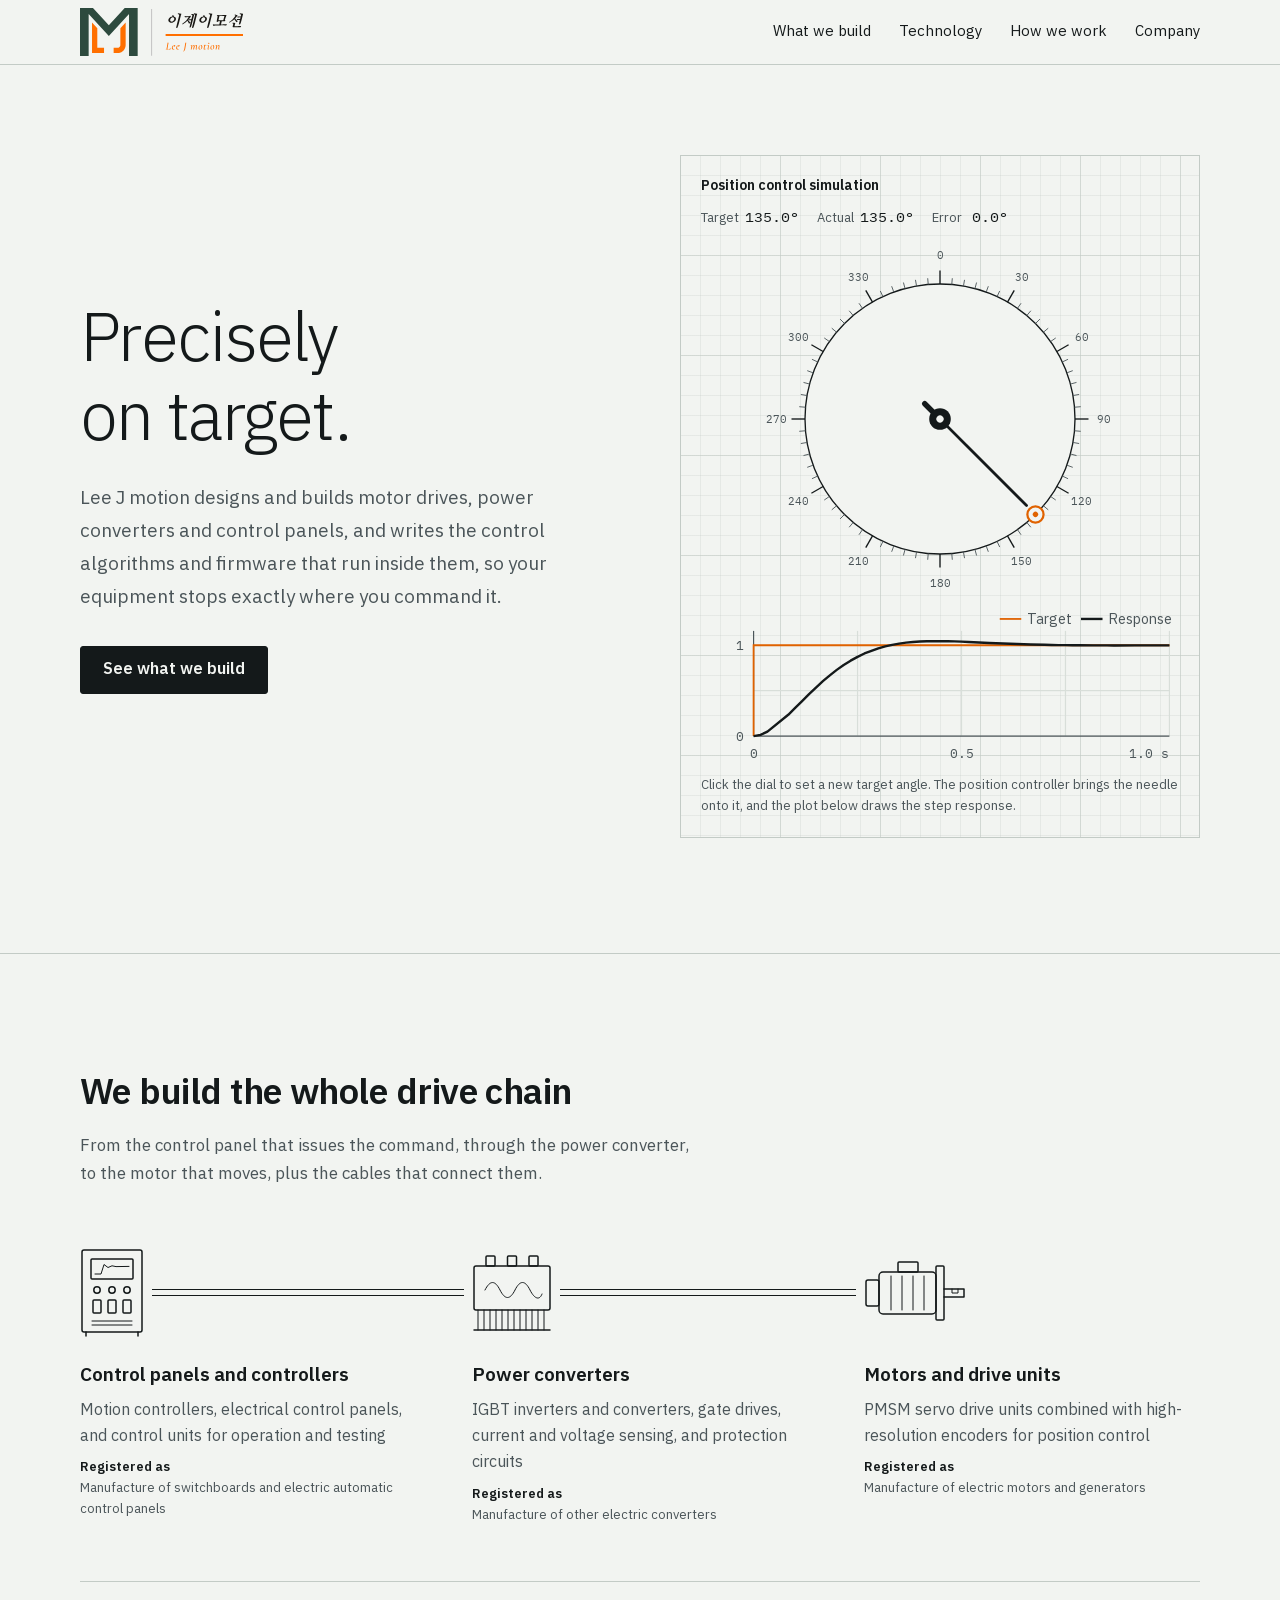
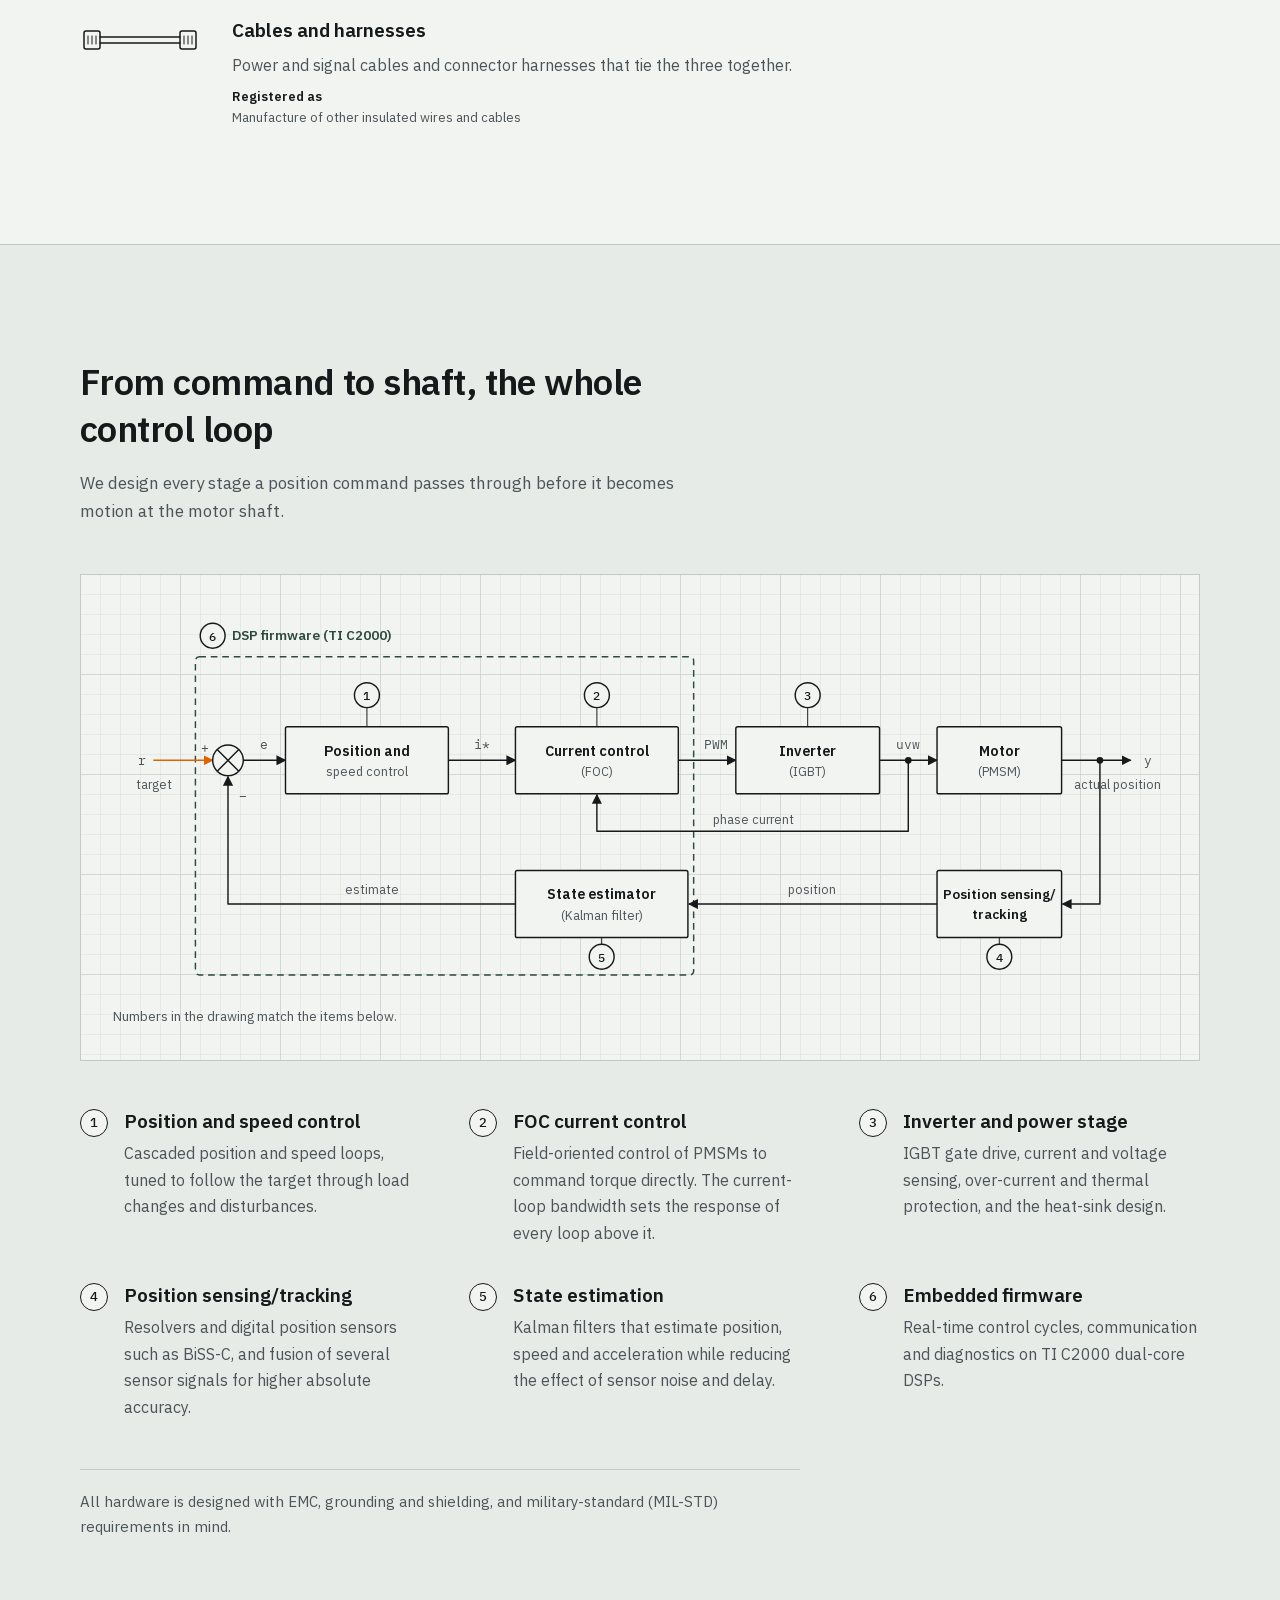
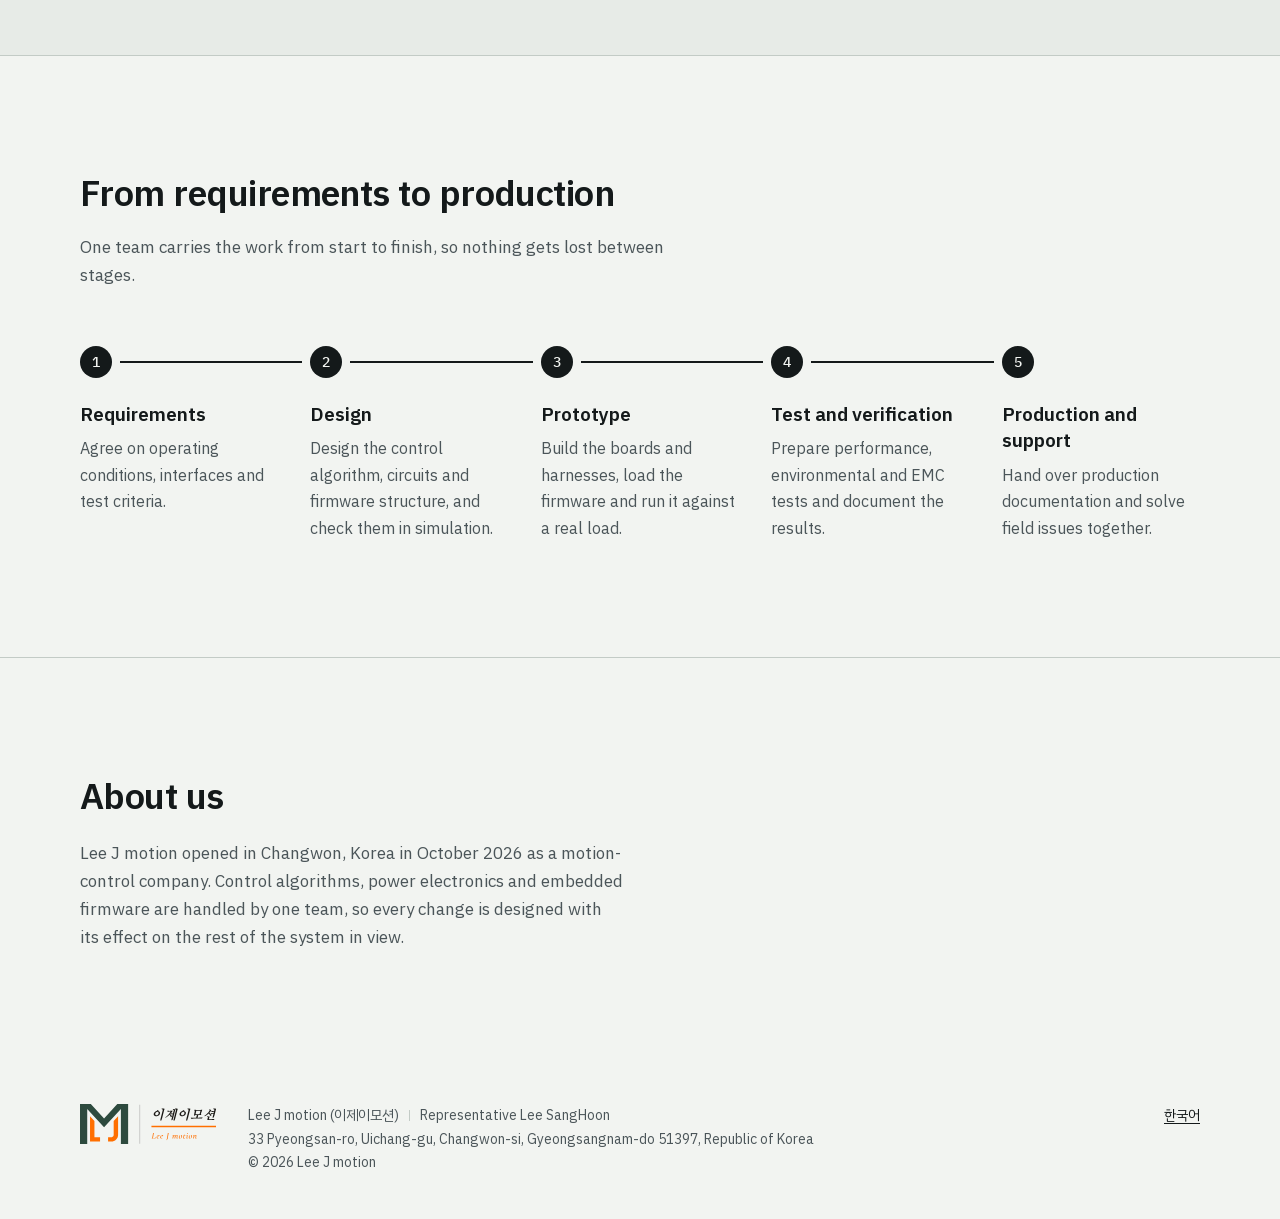
==== commit 3bb2f827: "Remove business registration number from footer and structured data" ====
--- a/en/index.html
+++ b/en/index.html
@@ -44,7 +44,6 @@
       "logo": "https://leejmotion.com/assets/img/logo-512.png",
       "email": "contact@leejmotion.com",
       "foundingDate": "2026-10-01",
-      "taxID": "203-14-64110",
       "founder": {
         "@type": "Person",
         "name": "이상훈",
@@ -456,7 +455,7 @@
   <div class="wrap footer-inner">
     <img class="footer-logo" src="../assets/img/logo.svg" width="136" height="40" alt="Lee J motion">
     <div class="footer-text">
-      <p class="biz"><span>Lee J motion (이제이모션)</span><span>Representative Lee SangHoon</span><span>Business registration no. 203-14-64110</span></p>
+      <p class="biz"><span>Lee J motion (이제이모션)</span><span>Representative Lee SangHoon</span></p>
       <p>33 Pyeongsan-ro, Uichang-gu, Changwon-si, Gyeongsangnam-do 51397, Republic of Korea</p>
       <p>© 2026 Lee J motion</p>
     </div>
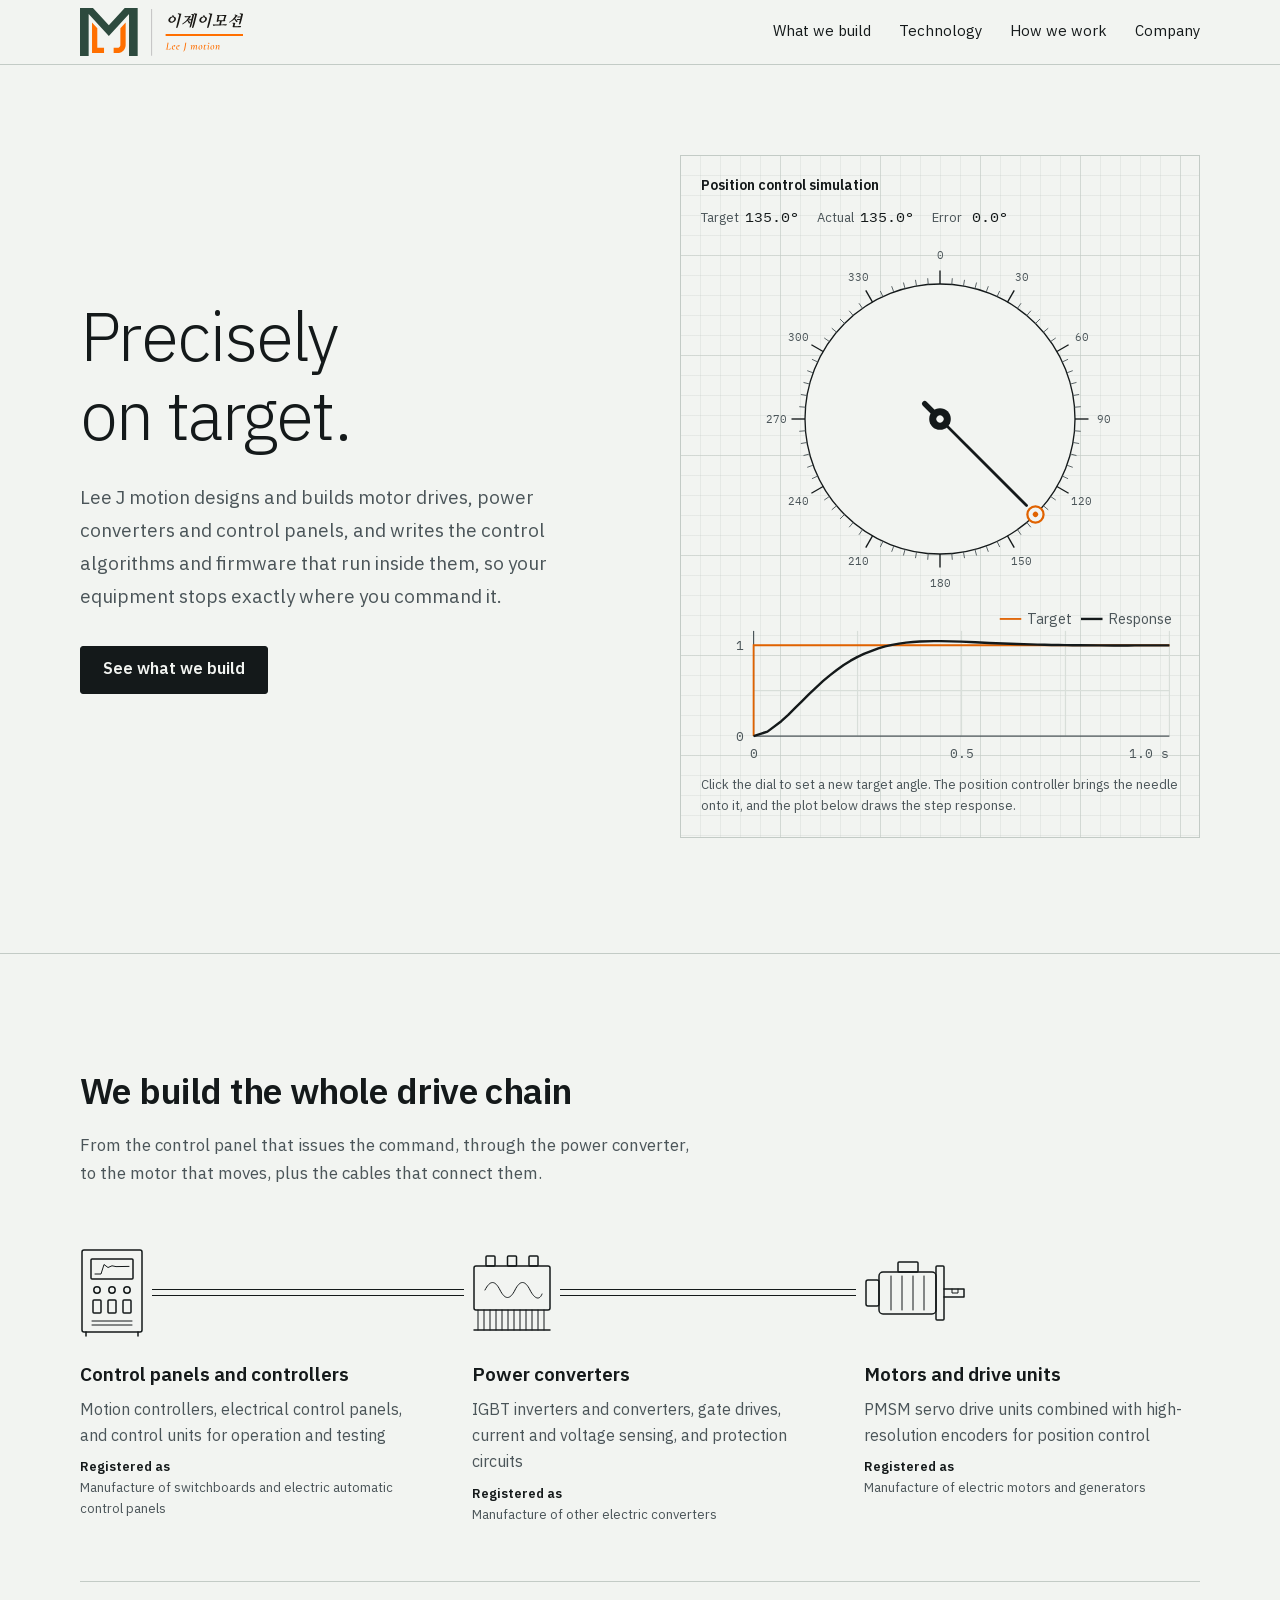
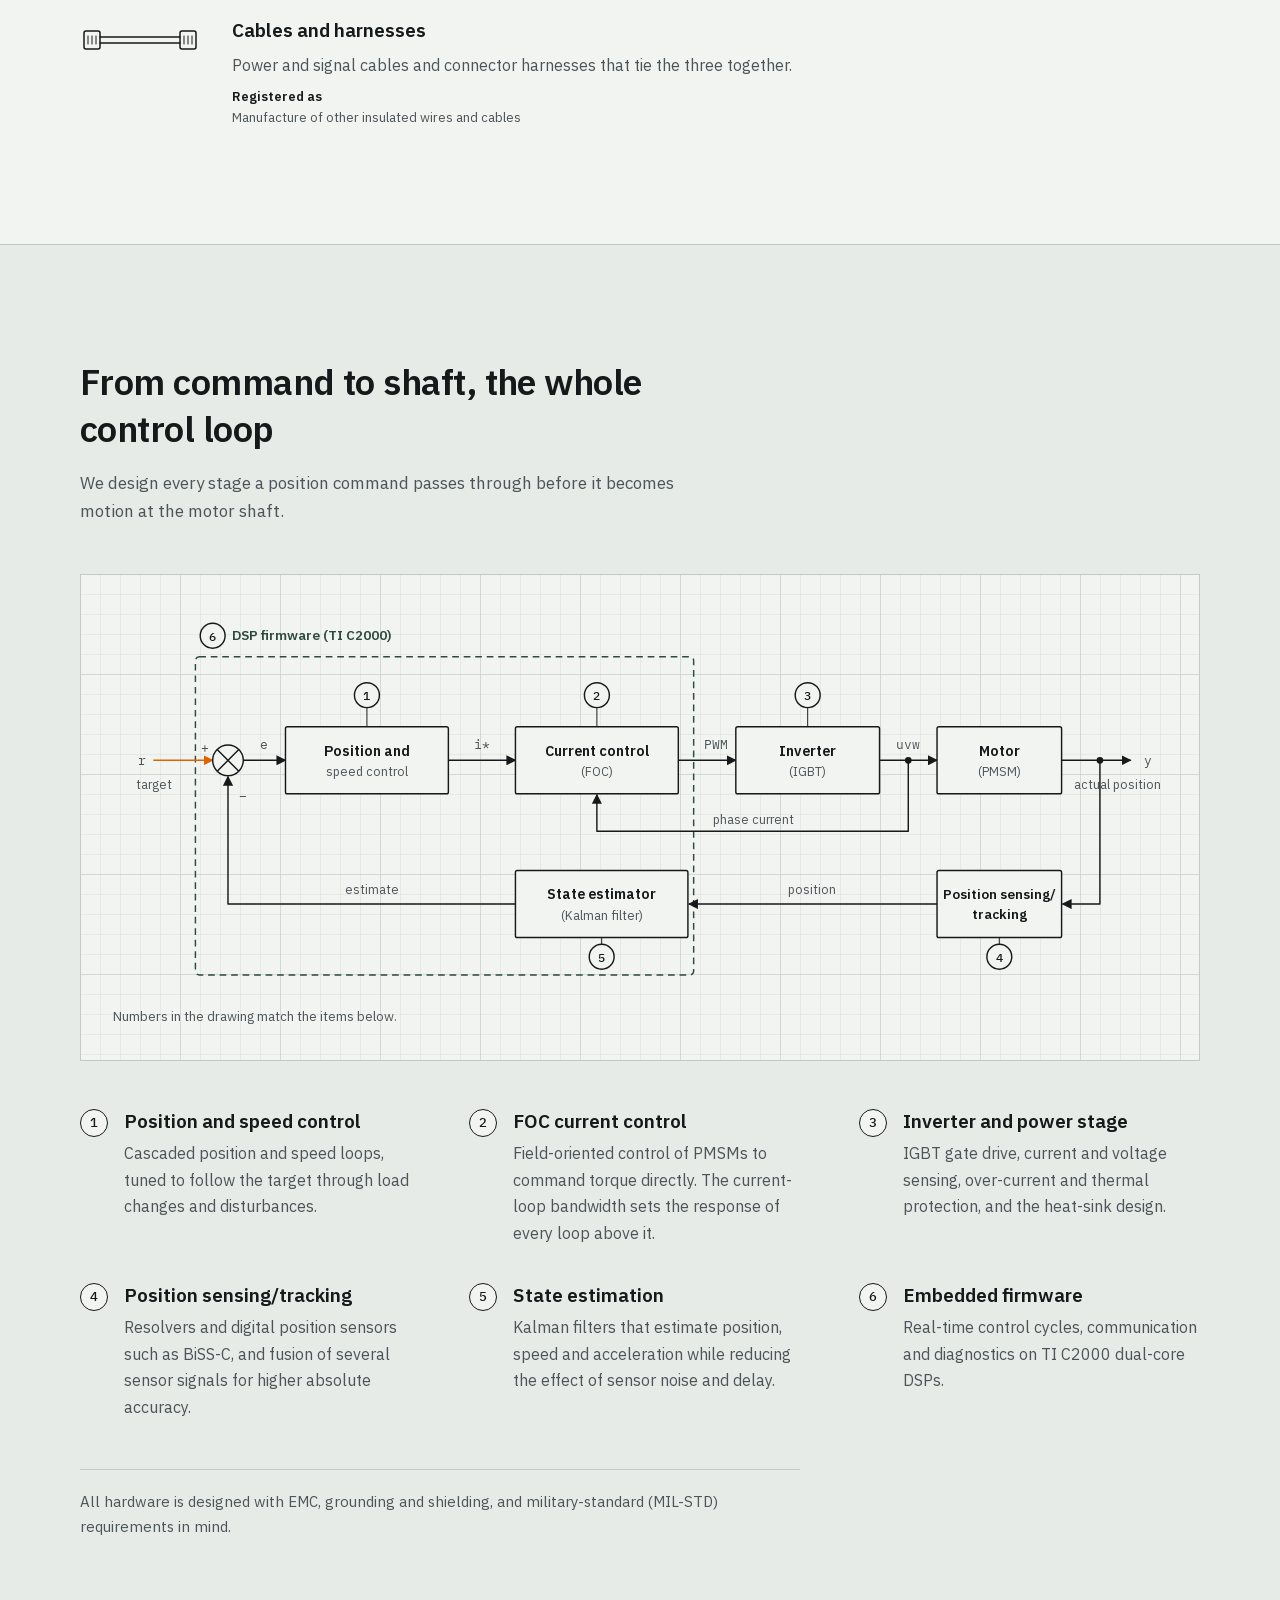
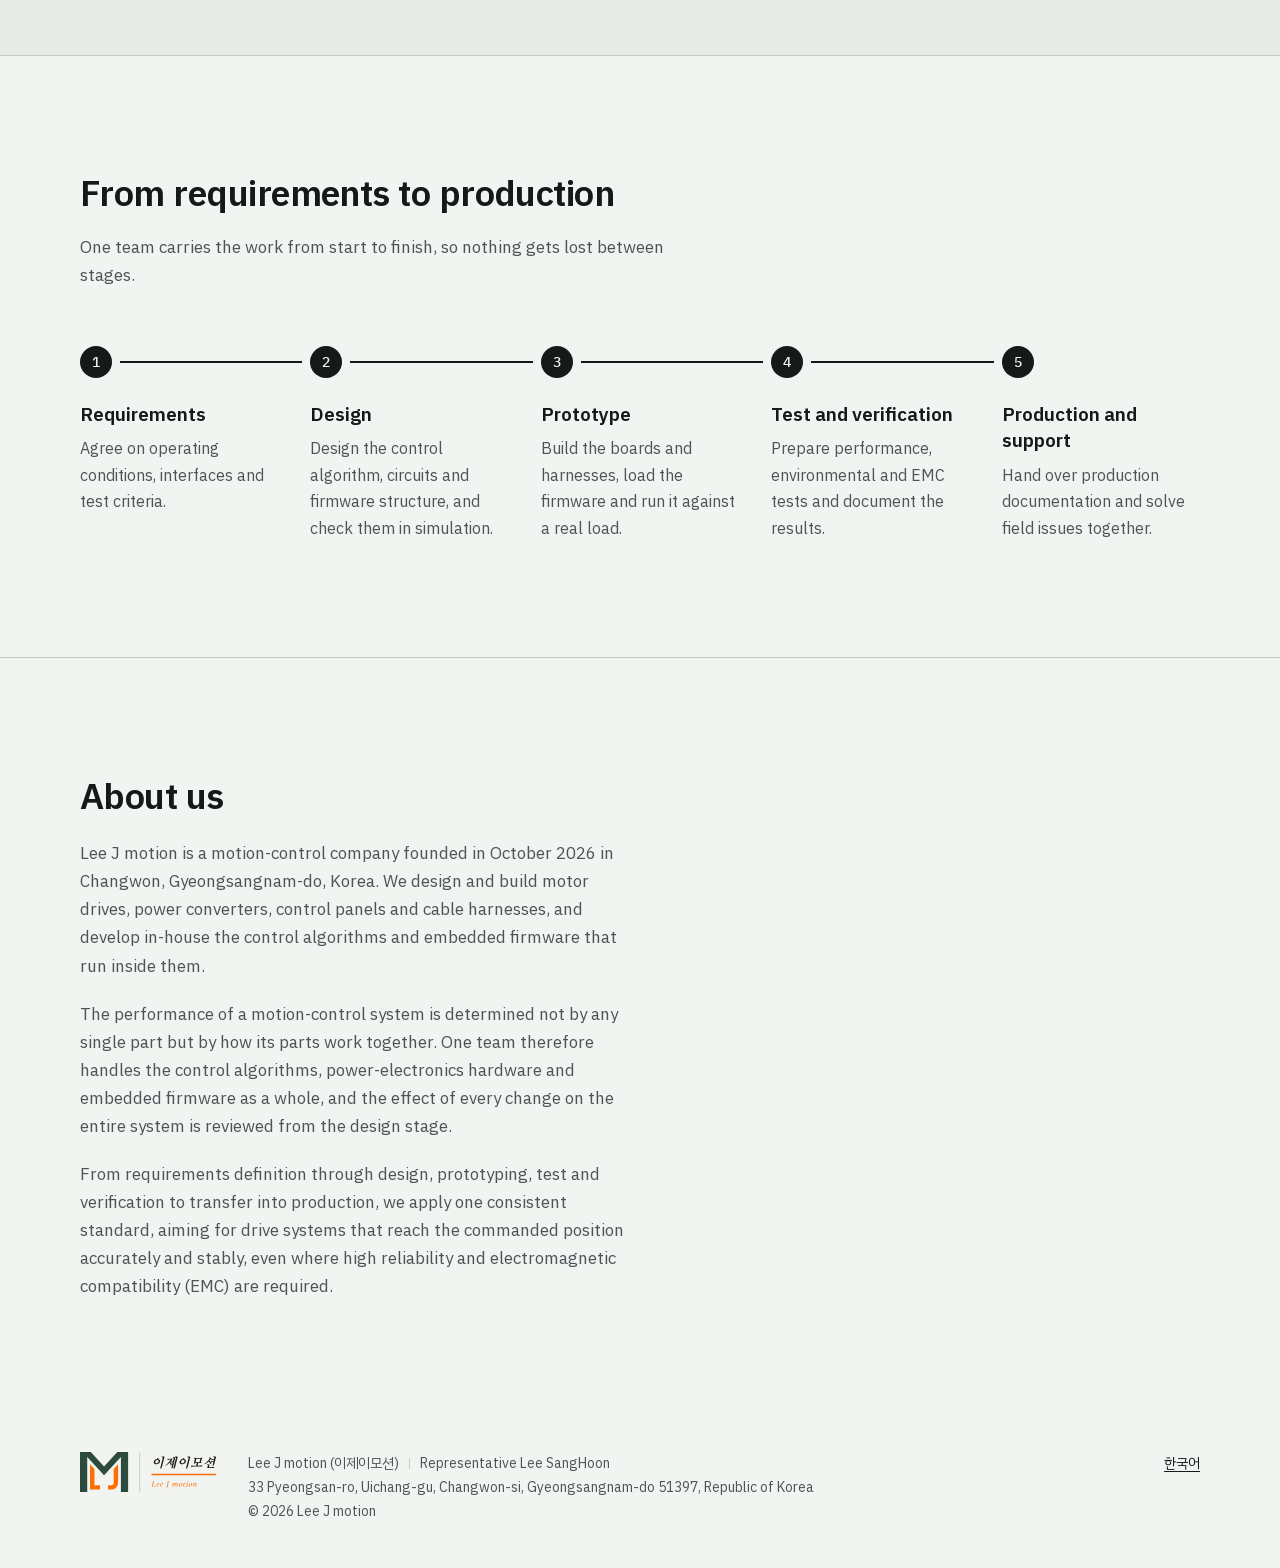
==== commit cd7bf6e2: "Expand company introduction to three paragraphs; drop footer English link - KO / EN company section:" ====
--- a/en/index.html
+++ b/en/index.html
@@ -444,7 +444,9 @@
     <div class="wrap">
       <div class="company-about">
         <h2 id="company-title">About us</h2>
-        <p>Lee J motion opened in Changwon, Korea in October 2026 as a motion-control company. Control algorithms, power electronics and embedded firmware are handled by one team, so every change is designed with its effect on the rest of the system in view.</p>
+        <p>Lee J motion is a motion-control company founded in October 2026 in Changwon, Gyeongsangnam-do, Korea. We design and build motor drives, power converters, control panels and cable harnesses, and develop in-house the control algorithms and embedded firmware that run inside them.</p>
+        <p>The performance of a motion-control system is determined not by any single part but by how its parts work together. One team therefore handles the control algorithms, power-electronics hardware and embedded firmware as a whole, and the effect of every change on the entire system is reviewed from the design stage.</p>
+        <p>From requirements definition through design, prototyping, test and verification to transfer into production, we apply one consistent standard, aiming for drive systems that reach the commanded position accurately and stably, even where high reliability and electromagnetic compatibility (EMC) are required.</p>
       </div>
     </div>
   </section>
--- a/assets/css/fonts.css
+++ b/assets/css/fonts.css
@@ -1,9 +1,9 @@
 /* LJM Sans KR / LJM Mono : subsets of IBM Plex (SIL OFL 1.1), see fonts/OFL.txt */
-@font-face{font-family:"LJM Sans KR";font-style:normal;font-weight:300;font-display:swap;src:url("../fonts/ljm-sans-kr-300-site.woff2") format("woff2");unicode-range:U+20-7E, U+A2-A5, U+A9, U+AB-AC, U+AE, U+B0-B3, U+B6-B7, U+B9, U+BB-BE, U+D7, U+F7, U+2012-2016, U+2018-2019, U+201C-201D, U+2020-2023, U+2025-2026, U+2030, U+2032-2033, U+20A9, U+2122, U+2190-2193, U+2212, U+3001-3002, U+300C-300D, U+301C, U+AC00-AC01, U+AC04, U+AC11, U+AC19, U+AC1C, U+AC70, U+AC74, U+AC80, U+AC8C, U+ACA9, U+ACB0, U+ACB9, U+ACBD, U+ACC4, U+ACE0, U+ACFC, U+AD00, U+AD6C-AD6D, U+AD70, U+ADDC, U+ADF8, U+AE00, U+AE30, U+AE41, U+AE4C, U+AED8, U+AFC0, U+AFD4, U+B00C, U+B04A, U+B05D, U+B098, U+B0A8, U+B0B4, U+B108, U+B118, U+B123-B125, U+B144, U+B192, U+B20C, U+B274, U+B294, U+B298, U+B2A5, U+B2C8, U+B2DD, U+B2E4, U+B2E8, U+B2EC, U+B2F5, U+B300, U+B354, U+B3C4, U+B3CC, U+B3D5, U+B3D9, U+B418, U+B450, U+B4C0, U+B4DC, U+B4E0, U+B4E4, U+B4EC-B4ED, U+B4F1, U+B514, U+B530, U+B54C, U+B5BB, U+B6F0, U+B77C, U+B780, U+B798, U+B7EC, U+B808-B809, U+B824-B825, U+B839, U+B85C-B85D, U+B864, U+B8CC, U+B8E8, U+B8F9, U+B958, U+B97C, U+B984, U+B9AC, U+B9BC-B9BD, U+B9CC, U+B9DE, U+B9E1, U+BA38, U+BA54, U+BA85, U+BAA8-BAA9, U+BB36, U+BB38, U+BBAC, U+BC00, U+BC0F, U+BC14, U+BC18, U+BC1C, U+BC29, U+BC30, U+BC84, U+BC88, U+BCA0-BCA1, U+BCC0, U+BCF4, U+BCF8, U+BD05, U+BD80, U+BD84, U+BD99, U+BE14, U+BE44, U+C0AC, U+C0B0, U+C0C1, U+C0C9, U+C0DD, U+C11C, U+C120, U+C124, U+C131, U+C138, U+C13C, U+C158, U+C18C-C18D, U+C194, U+C218, U+C220, U+C2A4, U+C2B5, U+C2DC-C2DD, U+C2E0, U+C2E4, U+C2F1, U+C544, U+C548, U+C54A, U+C54C, U+C555, U+C57C, U+C591, U+C5B4, U+C5BB-C5BC, U+C5C5-C5C6, U+C5C8, U+C5D0, U+C5D4, U+C5EC-C5ED, U+C5F0, U+C5F4, U+C601, U+C624, U+C62C, U+C640, U+C678, U+C694, U+C6A9, U+C6B4, U+C6C0, U+C6D0, U+C6D4, U+C6E8, U+C704, U+C720, U+C73C, U+C740, U+C744, U+C74C, U+C751, U+C758, U+C774, U+C778, U+C77C, U+C784-C785, U+C787, U+C790-C791, U+C7A1, U+C7A5, U+C7AC, U+C800-C801, U+C804, U+C808, U+C811, U+C815, U+C81C, U+C870, U+C878, U+C885, U+C8FC, U+C900, U+C904, U+C998, U+C99D, U+C9C0-C9C1, U+C9C4, U+C9D1, U+CABD, U+CC28, U+CC3D-CC3E, U+CC98, U+CCB4, U+CCD0, U+CD94-CD95, U+CD9C, U+CE21, U+CE58, U+CE5C, U+CE7C, U+CE90, U+CEE4, U+CEE8, U+CF00, U+CF54, U+CF58, U+D06C, U+D0C0, U+D0DC, U+D130, U+D138, U+D15C, U+D1A0, U+D1B5, U+D29C, U+D2B8, U+D2F0, U+D300, U+D30C, U+D38C, U+D398, U+D3C9, U+D3D0, U+D3ED, U+D45C, U+D488-D489, U+D504, U+D50C, U+D544, U+D558, U+D55C, U+D560, U+D568-D569, U+D56D, U+D574, U+D5A5, U+D5D8, U+D604, U+D638, U+D648, U+D654-D655, U+D658, U+D68C, U+D6C8, U+D788}
-@font-face{font-family:"LJM Sans KR";font-style:normal;font-weight:300;font-display:swap;src:url("../fonts/ljm-sans-kr-300-rest.woff2") format("woff2");unicode-range:U+2C7, U+2D0, U+2D8-2DD, U+2002-2007, U+2009-200A, U+203B-203C, U+203E, U+2044, U+2047-2049, U+2070, U+2074-2079, U+207F-2089, U+20AC, U+2103, U+2109, U+2113, U+2116, U+2121, U+2126, U+212B, U+2153-2154, U+215B-215E, U+2160-2169, U+2170-2179, U+2194-2199, U+21A9-21AA, U+21B0-21B3, U+21B6-21B7, U+21BA-21BB, U+21C4, U+21C6, U+21D2, U+21D4, U+2200, U+2202-2203, U+2207-2208, U+220B, U+220F, U+2211, U+221A, U+221D-221E, U+2220, U+2225, U+2227-222C, U+222E, U+2234-2236, U+223C-223D, U+2252, U+2260-2261, U+2264-2267, U+226A-226B, U+2282-2283, U+2286-2287, U+2299, U+22A5, U+22EF, U+2312, U+2329-232A, U+2460-24F4, U+24FF-2503, U+250C-254B, U+2592, U+25A0-25A1, U+25A3-25A9, U+25B2-25B3, U+25B6-25B7, U+25BC-25BD, U+25C0-25C1, U+25C6-25C9, U+25CB, U+25CE-25D1, U+25E6, U+2605-2606, U+260E-260F, U+261C, U+261E, U+2640, U+2642, U+2660-2661, U+2663-2665, U+2667-266A, U+266C-266D, U+274C, U+2776-277F, U+2B0E-2B11, U+2E3A-2E3B, U+3000, U+3003, U+300A-300B, U+300E-3011, U+3013-301B, U+3131-318E, U+3200-321E, U+3251-327F, U+32B1-32BF, U+3380-3384, U+3388-33CA, U+33CF-33D0, U+33D3, U+33D6, U+33D8, U+33DB-33DD, U+AC02-AC03, U+AC05-AC10, U+AC12-AC18, U+AC1A-AC1B, U+AC1D-AC6F, U+AC71-AC73, U+AC75-AC7F, U+AC81-AC8B, U+AC8D-ACA8, U+ACAA-ACAF, U+ACB1-ACB8, U+ACBA-ACBC, U+ACBE-ACC3, U+ACC5-ACDF, U+ACE1-ACFB, U+ACFD-ACFF, U+AD01-AD6B, U+AD6E-AD6F, U+AD71-ADDB, U+ADDD-ADF7, U+ADF9-ADFF, U+AE01-AE2F, U+AE31-AE40, U+AE42-AE4B, U+AE4D-AED7, U+AED9-AFBF, U+AFC1-AFD3, U+AFD5-B00B, U+B00D-B049, U+B04B-B05C, U+B05E-B097, U+B099-B0A7, U+B0A9-B0B3, U+B0B5-B107, U+B109-B117, U+B119-B122, U+B126-B143, U+B145-B191, U+B193-B20B, U+B20D-B273, U+B275-B293, U+B295-B297, U+B299-B2A4, U+B2A6-B2C7, U+B2C9-B2DC, U+B2DE-B2E3, U+B2E5-B2E7, U+B2E9-B2EB, U+B2ED-B2F4, U+B2F6-B2FF, U+B301-B353, U+B355-B3C3, U+B3C5-B3CB, U+B3CD-B3D4, U+B3D6-B3D8, U+B3DA-B417, U+B419-B44F, U+B451-B4BF, U+B4C1-B4DB, U+B4DD-B4DF, U+B4E1-B4E3, U+B4E5-B4EB, U+B4EE-B4F0, U+B4F2-B513, U+B515-B52F, U+B531-B54B, U+B54D-B5BA, U+B5BC-B6EF, U+B6F1-B77B, U+B77D-B77F, U+B781-B797, U+B799-B7EB, U+B7ED-B807, U+B80A-B823, U+B826-B838, U+B83A-B85B, U+B85E-B863, U+B865-B8CB, U+B8CD-B8E7, U+B8E9-B8F8, U+B8FA-B957, U+B959-B97B, U+B97D-B983, U+B985-B9AB, U+B9AD-B9BB, U+B9BE-B9CB, U+B9CD-B9DD, U+B9DF-B9E0, U+B9E2-BA37, U+BA39-BA53, U+BA55-BA84, U+BA86-BAA7, U+BAAA-BB35, U+BB37, U+BB39-BBAB, U+BBAD-BBFF, U+BC01-BC0E, U+BC10-BC13, U+BC15-BC17, U+BC19-BC1B, U+BC1D-BC28, U+BC2A-BC2F, U+BC31-BC83, U+BC85-BC87, U+BC89-BC9F, U+BCA2-BCBF, U+BCC1-BCF3, U+BCF5-BCF7, U+BCF9-BD04, U+BD06-BD7F, U+BD81-BD83, U+BD85-BD98, U+BD9A-BE13, U+BE15-BE43, U+BE45-C0AB, U+C0AD-C0AF, U+C0B1-C0C0, U+C0C2-C0C8, U+C0CA-C0DC, U+C0DE-C11B, U+C11D-C11F, U+C121-C123, U+C125-C130, U+C132-C137, U+C139-C13B, U+C13D-C157, U+C159-C18B, U+C18E-C193, U+C195-C217, U+C219-C21F, U+C221-C2A3, U+C2A5-C2B4, U+C2B6-C2DB, U+C2DE-C2DF, U+C2E1-C2E3, U+C2E5-C2F0, U+C2F2-C543, U+C545-C547, U+C549, U+C54B, U+C54D-C554, U+C556-C57B, U+C57D-C590, U+C592-C5B3, U+C5B5-C5BA, U+C5BD-C5C4, U+C5C7, U+C5C9-C5CF, U+C5D1-C5D3, U+C5D5-C5EB, U+C5EE-C5EF, U+C5F1-C5F3, U+C5F5-C600, U+C602-C623, U+C625-C62B, U+C62D-C63F, U+C641-C677, U+C679-C693, U+C695-C6A8, U+C6AA-C6B3, U+C6B5-C6BF, U+C6C1-C6CF, U+C6D1-C6D3, U+C6D5-C6E7, U+C6E9-C703, U+C705-C71F, U+C721-C73B, U+C73D-C73F, U+C741-C743, U+C745-C74B, U+C74D-C750, U+C752-C757, U+C759-C773, U+C775-C777, U+C779-C77B, U+C77D-C783, U+C786, U+C788-C78F, U+C792-C7A0, U+C7A2-C7A4, U+C7A6-C7AB, U+C7AD-C7FF, U+C802-C803, U+C805-C807, U+C809-C810, U+C812-C814, U+C816-C81B, U+C81D-C86F, U+C871-C877, U+C879-C884, U+C886-C8FB, U+C8FD-C8FF, U+C901-C903, U+C905-C997, U+C999-C99C, U+C99E-C9BF, U+C9C2-C9C3, U+C9C5-C9D0, U+C9D2-CABC, U+CABE-CC27, U+CC29-CC3C, U+CC3F-CC97, U+CC99-CCB3, U+CCB5-CCCF, U+CCD1-CD93, U+CD96-CD9B, U+CD9D-CE20, U+CE22-CE57, U+CE59-CE5B, U+CE5D-CE7B, U+CE7D-CE8F, U+CE91-CEE3, U+CEE5-CEE7, U+CEE9-CEFF, U+CF01-CF53, U+CF55-CF57, U+CF59-D06B, U+D06D-D0BF, U+D0C1-D0DB, U+D0DD-D12F, U+D131-D137, U+D139-D15B, U+D15D-D19F, U+D1A1-D1B4, U+D1B6-D29B, U+D29D-D2B7, U+D2B9-D2EF, U+D2F1-D2FF, U+D301-D30B, U+D30D-D38B, U+D38D-D397, U+D399-D3C8, U+D3CA-D3CF, U+D3D1-D3EC, U+D3EE-D45B, U+D45D-D487, U+D48A-D503, U+D505-D50B, U+D50D-D543, U+D545-D557, U+D559-D55B, U+D55D-D55F, U+D561-D567, U+D56A-D56C, U+D56E-D573, U+D575-D5A4, U+D5A6-D5D7, U+D5D9-D603, U+D605-D637, U+D639-D647, U+D649-D653, U+D656-D657, U+D659-D68B, U+D68D-D6C7, U+D6C9-D787, U+D789-D7A3, U+FB01-FB02, U+FE10-FE19, U+FE30-FE33, U+FE35-FE44, U+FE47-FE48, U+FF01-FF5D, U+FFE0-FFE3, U+FFE5-FFE6, U+1F100, U+1F110-1F129}
-@font-face{font-family:"LJM Sans KR";font-style:normal;font-weight:400;font-display:swap;src:url("../fonts/ljm-sans-kr-400-site.woff2") format("woff2");unicode-range:U+20-7E, U+A2-A5, U+A9, U+AB-AC, U+AE, U+B0-B3, U+B6-B7, U+B9, U+BB-BE, U+D7, U+F7, U+2012-2016, U+2018-2019, U+201C-201D, U+2020-2023, U+2025-2026, U+2030, U+2032-2033, U+20A9, U+2122, U+2190-2193, U+2212, U+3001-3002, U+300C-300D, U+301C, U+AC00-AC01, U+AC04, U+AC11, U+AC19, U+AC1C, U+AC70, U+AC74, U+AC80, U+AC8C, U+ACA9, U+ACB0, U+ACB9, U+ACBD, U+ACC4, U+ACE0, U+ACFC, U+AD00, U+AD6C-AD6D, U+AD70, U+ADDC, U+ADF8, U+AE00, U+AE30, U+AE41, U+AE4C, U+AED8, U+AFC0, U+AFD4, U+B00C, U+B04A, U+B05D, U+B098, U+B0A8, U+B0B4, U+B108, U+B118, U+B123-B125, U+B144, U+B192, U+B20C, U+B274, U+B294, U+B298, U+B2A5, U+B2C8, U+B2DD, U+B2E4, U+B2E8, U+B2EC, U+B2F5, U+B300, U+B354, U+B3C4, U+B3CC, U+B3D5, U+B3D9, U+B418, U+B450, U+B4C0, U+B4DC, U+B4E0, U+B4E4, U+B4EC-B4ED, U+B4F1, U+B514, U+B530, U+B54C, U+B5BB, U+B6F0, U+B77C, U+B780, U+B798, U+B7EC, U+B808-B809, U+B824-B825, U+B839, U+B85C-B85D, U+B864, U+B8CC, U+B8E8, U+B8F9, U+B958, U+B97C, U+B984, U+B9AC, U+B9BC-B9BD, U+B9CC, U+B9DE, U+B9E1, U+BA38, U+BA54, U+BA85, U+BAA8-BAA9, U+BB36, U+BB38, U+BBAC, U+BC00, U+BC0F, U+BC14, U+BC18, U+BC1C, U+BC29, U+BC30, U+BC84, U+BC88, U+BCA0-BCA1, U+BCC0, U+BCF4, U+BCF8, U+BD05, U+BD80, U+BD84, U+BD99, U+BE14, U+BE44, U+C0AC, U+C0B0, U+C0C1, U+C0C9, U+C0DD, U+C11C, U+C120, U+C124, U+C131, U+C138, U+C13C, U+C158, U+C18C-C18D, U+C194, U+C218, U+C220, U+C2A4, U+C2B5, U+C2DC-C2DD, U+C2E0, U+C2E4, U+C2F1, U+C544, U+C548, U+C54A, U+C54C, U+C555, U+C57C, U+C591, U+C5B4, U+C5BB-C5BC, U+C5C5-C5C6, U+C5C8, U+C5D0, U+C5D4, U+C5EC-C5ED, U+C5F0, U+C5F4, U+C601, U+C624, U+C62C, U+C640, U+C678, U+C694, U+C6A9, U+C6B4, U+C6C0, U+C6D0, U+C6D4, U+C6E8, U+C704, U+C720, U+C73C, U+C740, U+C744, U+C74C, U+C751, U+C758, U+C774, U+C778, U+C77C, U+C784-C785, U+C787, U+C790-C791, U+C7A1, U+C7A5, U+C7AC, U+C800-C801, U+C804, U+C808, U+C811, U+C815, U+C81C, U+C870, U+C878, U+C885, U+C8FC, U+C900, U+C904, U+C998, U+C99D, U+C9C0-C9C1, U+C9C4, U+C9D1, U+CABD, U+CC28, U+CC3D-CC3E, U+CC98, U+CCB4, U+CCD0, U+CD94-CD95, U+CD9C, U+CE21, U+CE58, U+CE5C, U+CE7C, U+CE90, U+CEE4, U+CEE8, U+CF00, U+CF54, U+CF58, U+D06C, U+D0C0, U+D0DC, U+D130, U+D138, U+D15C, U+D1A0, U+D1B5, U+D29C, U+D2B8, U+D2F0, U+D300, U+D30C, U+D38C, U+D398, U+D3C9, U+D3D0, U+D3ED, U+D45C, U+D488-D489, U+D504, U+D50C, U+D544, U+D558, U+D55C, U+D560, U+D568-D569, U+D56D, U+D574, U+D5A5, U+D5D8, U+D604, U+D638, U+D648, U+D654-D655, U+D658, U+D68C, U+D6C8, U+D788}
-@font-face{font-family:"LJM Sans KR";font-style:normal;font-weight:400;font-display:swap;src:url("../fonts/ljm-sans-kr-400-rest.woff2") format("woff2");unicode-range:U+2C7, U+2D0, U+2D8-2DD, U+2002-2007, U+2009-200A, U+203B-203C, U+203E, U+2044, U+2047-2049, U+2070, U+2074-2079, U+207F-2089, U+20AC, U+2103, U+2109, U+2113, U+2116, U+2121, U+2126, U+212B, U+2153-2154, U+215B-215E, U+2160-2169, U+2170-2179, U+2194-2199, U+21A9-21AA, U+21B0-21B3, U+21B6-21B7, U+21BA-21BB, U+21C4, U+21C6, U+21D2, U+21D4, U+2200, U+2202-2203, U+2207-2208, U+220B, U+220F, U+2211, U+221A, U+221D-221E, U+2220, U+2225, U+2227-222C, U+222E, U+2234-2236, U+223C-223D, U+2252, U+2260-2261, U+2264-2267, U+226A-226B, U+2282-2283, U+2286-2287, U+2299, U+22A5, U+22EF, U+2312, U+2329-232A, U+2460-24F4, U+24FF-2503, U+250C-254B, U+2592, U+25A0-25A1, U+25A3-25A9, U+25B2-25B3, U+25B6-25B7, U+25BC-25BD, U+25C0-25C1, U+25C6-25C9, U+25CB, U+25CE-25D1, U+25E6, U+2605-2606, U+260E-260F, U+261C, U+261E, U+2640, U+2642, U+2660-2661, U+2663-2665, U+2667-266A, U+266C-266D, U+274C, U+2776-277F, U+2B0E-2B11, U+2E3A-2E3B, U+3000, U+3003, U+300A-300B, U+300E-3011, U+3013-301B, U+3131-318E, U+3200-321E, U+3251-327F, U+32B1-32BF, U+3380-3384, U+3388-33CA, U+33CF-33D0, U+33D3, U+33D6, U+33D8, U+33DB-33DD, U+AC02-AC03, U+AC05-AC10, U+AC12-AC18, U+AC1A-AC1B, U+AC1D-AC6F, U+AC71-AC73, U+AC75-AC7F, U+AC81-AC8B, U+AC8D-ACA8, U+ACAA-ACAF, U+ACB1-ACB8, U+ACBA-ACBC, U+ACBE-ACC3, U+ACC5-ACDF, U+ACE1-ACFB, U+ACFD-ACFF, U+AD01-AD6B, U+AD6E-AD6F, U+AD71-ADDB, U+ADDD-ADF7, U+ADF9-ADFF, U+AE01-AE2F, U+AE31-AE40, U+AE42-AE4B, U+AE4D-AED7, U+AED9-AFBF, U+AFC1-AFD3, U+AFD5-B00B, U+B00D-B049, U+B04B-B05C, U+B05E-B097, U+B099-B0A7, U+B0A9-B0B3, U+B0B5-B107, U+B109-B117, U+B119-B122, U+B126-B143, U+B145-B191, U+B193-B20B, U+B20D-B273, U+B275-B293, U+B295-B297, U+B299-B2A4, U+B2A6-B2C7, U+B2C9-B2DC, U+B2DE-B2E3, U+B2E5-B2E7, U+B2E9-B2EB, U+B2ED-B2F4, U+B2F6-B2FF, U+B301-B353, U+B355-B3C3, U+B3C5-B3CB, U+B3CD-B3D4, U+B3D6-B3D8, U+B3DA-B417, U+B419-B44F, U+B451-B4BF, U+B4C1-B4DB, U+B4DD-B4DF, U+B4E1-B4E3, U+B4E5-B4EB, U+B4EE-B4F0, U+B4F2-B513, U+B515-B52F, U+B531-B54B, U+B54D-B5BA, U+B5BC-B6EF, U+B6F1-B77B, U+B77D-B77F, U+B781-B797, U+B799-B7EB, U+B7ED-B807, U+B80A-B823, U+B826-B838, U+B83A-B85B, U+B85E-B863, U+B865-B8CB, U+B8CD-B8E7, U+B8E9-B8F8, U+B8FA-B957, U+B959-B97B, U+B97D-B983, U+B985-B9AB, U+B9AD-B9BB, U+B9BE-B9CB, U+B9CD-B9DD, U+B9DF-B9E0, U+B9E2-BA37, U+BA39-BA53, U+BA55-BA84, U+BA86-BAA7, U+BAAA-BB35, U+BB37, U+BB39-BBAB, U+BBAD-BBFF, U+BC01-BC0E, U+BC10-BC13, U+BC15-BC17, U+BC19-BC1B, U+BC1D-BC28, U+BC2A-BC2F, U+BC31-BC83, U+BC85-BC87, U+BC89-BC9F, U+BCA2-BCBF, U+BCC1-BCF3, U+BCF5-BCF7, U+BCF9-BD04, U+BD06-BD7F, U+BD81-BD83, U+BD85-BD98, U+BD9A-BE13, U+BE15-BE43, U+BE45-C0AB, U+C0AD-C0AF, U+C0B1-C0C0, U+C0C2-C0C8, U+C0CA-C0DC, U+C0DE-C11B, U+C11D-C11F, U+C121-C123, U+C125-C130, U+C132-C137, U+C139-C13B, U+C13D-C157, U+C159-C18B, U+C18E-C193, U+C195-C217, U+C219-C21F, U+C221-C2A3, U+C2A5-C2B4, U+C2B6-C2DB, U+C2DE-C2DF, U+C2E1-C2E3, U+C2E5-C2F0, U+C2F2-C543, U+C545-C547, U+C549, U+C54B, U+C54D-C554, U+C556-C57B, U+C57D-C590, U+C592-C5B3, U+C5B5-C5BA, U+C5BD-C5C4, U+C5C7, U+C5C9-C5CF, U+C5D1-C5D3, U+C5D5-C5EB, U+C5EE-C5EF, U+C5F1-C5F3, U+C5F5-C600, U+C602-C623, U+C625-C62B, U+C62D-C63F, U+C641-C677, U+C679-C693, U+C695-C6A8, U+C6AA-C6B3, U+C6B5-C6BF, U+C6C1-C6CF, U+C6D1-C6D3, U+C6D5-C6E7, U+C6E9-C703, U+C705-C71F, U+C721-C73B, U+C73D-C73F, U+C741-C743, U+C745-C74B, U+C74D-C750, U+C752-C757, U+C759-C773, U+C775-C777, U+C779-C77B, U+C77D-C783, U+C786, U+C788-C78F, U+C792-C7A0, U+C7A2-C7A4, U+C7A6-C7AB, U+C7AD-C7FF, U+C802-C803, U+C805-C807, U+C809-C810, U+C812-C814, U+C816-C81B, U+C81D-C86F, U+C871-C877, U+C879-C884, U+C886-C8FB, U+C8FD-C8FF, U+C901-C903, U+C905-C997, U+C999-C99C, U+C99E-C9BF, U+C9C2-C9C3, U+C9C5-C9D0, U+C9D2-CABC, U+CABE-CC27, U+CC29-CC3C, U+CC3F-CC97, U+CC99-CCB3, U+CCB5-CCCF, U+CCD1-CD93, U+CD96-CD9B, U+CD9D-CE20, U+CE22-CE57, U+CE59-CE5B, U+CE5D-CE7B, U+CE7D-CE8F, U+CE91-CEE3, U+CEE5-CEE7, U+CEE9-CEFF, U+CF01-CF53, U+CF55-CF57, U+CF59-D06B, U+D06D-D0BF, U+D0C1-D0DB, U+D0DD-D12F, U+D131-D137, U+D139-D15B, U+D15D-D19F, U+D1A1-D1B4, U+D1B6-D29B, U+D29D-D2B7, U+D2B9-D2EF, U+D2F1-D2FF, U+D301-D30B, U+D30D-D38B, U+D38D-D397, U+D399-D3C8, U+D3CA-D3CF, U+D3D1-D3EC, U+D3EE-D45B, U+D45D-D487, U+D48A-D503, U+D505-D50B, U+D50D-D543, U+D545-D557, U+D559-D55B, U+D55D-D55F, U+D561-D567, U+D56A-D56C, U+D56E-D573, U+D575-D5A4, U+D5A6-D5D7, U+D5D9-D603, U+D605-D637, U+D639-D647, U+D649-D653, U+D656-D657, U+D659-D68B, U+D68D-D6C7, U+D6C9-D787, U+D789-D7A3, U+FB01-FB02, U+FE10-FE19, U+FE30-FE33, U+FE35-FE44, U+FE47-FE48, U+FF01-FF5D, U+FFE0-FFE3, U+FFE5-FFE6, U+1F100, U+1F110-1F129}
-@font-face{font-family:"LJM Sans KR";font-style:normal;font-weight:600;font-display:swap;src:url("../fonts/ljm-sans-kr-600-site.woff2") format("woff2");unicode-range:U+20-7E, U+A2-A5, U+A9, U+AB-AC, U+AE, U+B0-B3, U+B6-B7, U+B9, U+BB-BE, U+D7, U+F7, U+2012-2016, U+2018-2019, U+201C-201D, U+2020-2023, U+2025-2026, U+2030, U+2032-2033, U+20A9, U+2122, U+2190-2193, U+2212, U+3001-3002, U+300C-300D, U+301C, U+AC00-AC01, U+AC04, U+AC11, U+AC19, U+AC1C, U+AC70, U+AC74, U+AC80, U+AC8C, U+ACA9, U+ACB0, U+ACB9, U+ACBD, U+ACC4, U+ACE0, U+ACFC, U+AD00, U+AD6C-AD6D, U+AD70, U+ADDC, U+ADF8, U+AE00, U+AE30, U+AE41, U+AE4C, U+AED8, U+AFC0, U+AFD4, U+B00C, U+B04A, U+B05D, U+B098, U+B0A8, U+B0B4, U+B108, U+B118, U+B123-B125, U+B144, U+B192, U+B20C, U+B274, U+B294, U+B298, U+B2A5, U+B2C8, U+B2DD, U+B2E4, U+B2E8, U+B2EC, U+B2F5, U+B300, U+B354, U+B3C4, U+B3CC, U+B3D5, U+B3D9, U+B418, U+B450, U+B4C0, U+B4DC, U+B4E0, U+B4E4, U+B4EC-B4ED, U+B4F1, U+B514, U+B530, U+B54C, U+B5BB, U+B6F0, U+B77C, U+B780, U+B798, U+B7EC, U+B808-B809, U+B824-B825, U+B839, U+B85C-B85D, U+B864, U+B8CC, U+B8E8, U+B8F9, U+B958, U+B97C, U+B984, U+B9AC, U+B9BC-B9BD, U+B9CC, U+B9DE, U+B9E1, U+BA38, U+BA54, U+BA85, U+BAA8-BAA9, U+BB36, U+BB38, U+BBAC, U+BC00, U+BC0F, U+BC14, U+BC18, U+BC1C, U+BC29, U+BC30, U+BC84, U+BC88, U+BCA0-BCA1, U+BCC0, U+BCF4, U+BCF8, U+BD05, U+BD80, U+BD84, U+BD99, U+BE14, U+BE44, U+C0AC, U+C0B0, U+C0C1, U+C0C9, U+C0DD, U+C11C, U+C120, U+C124, U+C131, U+C138, U+C13C, U+C158, U+C18C-C18D, U+C194, U+C218, U+C220, U+C2A4, U+C2B5, U+C2DC-C2DD, U+C2E0, U+C2E4, U+C2F1, U+C544, U+C548, U+C54A, U+C54C, U+C555, U+C57C, U+C591, U+C5B4, U+C5BB-C5BC, U+C5C5-C5C6, U+C5C8, U+C5D0, U+C5D4, U+C5EC-C5ED, U+C5F0, U+C5F4, U+C601, U+C624, U+C62C, U+C640, U+C678, U+C694, U+C6A9, U+C6B4, U+C6C0, U+C6D0, U+C6D4, U+C6E8, U+C704, U+C720, U+C73C, U+C740, U+C744, U+C74C, U+C751, U+C758, U+C774, U+C778, U+C77C, U+C784-C785, U+C787, U+C790-C791, U+C7A1, U+C7A5, U+C7AC, U+C800-C801, U+C804, U+C808, U+C811, U+C815, U+C81C, U+C870, U+C878, U+C885, U+C8FC, U+C900, U+C904, U+C998, U+C99D, U+C9C0-C9C1, U+C9C4, U+C9D1, U+CABD, U+CC28, U+CC3D-CC3E, U+CC98, U+CCB4, U+CCD0, U+CD94-CD95, U+CD9C, U+CE21, U+CE58, U+CE5C, U+CE7C, U+CE90, U+CEE4, U+CEE8, U+CF00, U+CF54, U+CF58, U+D06C, U+D0C0, U+D0DC, U+D130, U+D138, U+D15C, U+D1A0, U+D1B5, U+D29C, U+D2B8, U+D2F0, U+D300, U+D30C, U+D38C, U+D398, U+D3C9, U+D3D0, U+D3ED, U+D45C, U+D488-D489, U+D504, U+D50C, U+D544, U+D558, U+D55C, U+D560, U+D568-D569, U+D56D, U+D574, U+D5A5, U+D5D8, U+D604, U+D638, U+D648, U+D654-D655, U+D658, U+D68C, U+D6C8, U+D788}
-@font-face{font-family:"LJM Sans KR";font-style:normal;font-weight:600;font-display:swap;src:url("../fonts/ljm-sans-kr-600-rest.woff2") format("woff2");unicode-range:U+2C7, U+2D0, U+2D8-2DD, U+2002-2007, U+2009-200A, U+203B-203C, U+203E, U+2044, U+2047-2049, U+2070, U+2074-2079, U+207F-2089, U+20AC, U+2103, U+2109, U+2113, U+2116, U+2121, U+2126, U+212B, U+2153-2154, U+215B-215E, U+2160-2169, U+2170-2179, U+2194-2199, U+21A9-21AA, U+21B0-21B3, U+21B6-21B7, U+21BA-21BB, U+21C4, U+21C6, U+21D2, U+21D4, U+2200, U+2202-2203, U+2207-2208, U+220B, U+220F, U+2211, U+221A, U+221D-221E, U+2220, U+2225, U+2227-222C, U+222E, U+2234-2236, U+223C-223D, U+2252, U+2260-2261, U+2264-2267, U+226A-226B, U+2282-2283, U+2286-2287, U+2299, U+22A5, U+22EF, U+2312, U+2329-232A, U+2460-24F4, U+24FF-2503, U+250C-254B, U+2592, U+25A0-25A1, U+25A3-25A9, U+25B2-25B3, U+25B6-25B7, U+25BC-25BD, U+25C0-25C1, U+25C6-25C9, U+25CB, U+25CE-25D1, U+25E6, U+2605-2606, U+260E-260F, U+261C, U+261E, U+2640, U+2642, U+2660-2661, U+2663-2665, U+2667-266A, U+266C-266D, U+274C, U+2776-277F, U+2B0E-2B11, U+2E3A-2E3B, U+3000, U+3003, U+300A-300B, U+300E-3011, U+3013-301B, U+3131-318E, U+3200-321E, U+3251-327F, U+32B1-32BF, U+3380-3384, U+3388-33CA, U+33CF-33D0, U+33D3, U+33D6, U+33D8, U+33DB-33DD, U+AC02-AC03, U+AC05-AC10, U+AC12-AC18, U+AC1A-AC1B, U+AC1D-AC6F, U+AC71-AC73, U+AC75-AC7F, U+AC81-AC8B, U+AC8D-ACA8, U+ACAA-ACAF, U+ACB1-ACB8, U+ACBA-ACBC, U+ACBE-ACC3, U+ACC5-ACDF, U+ACE1-ACFB, U+ACFD-ACFF, U+AD01-AD6B, U+AD6E-AD6F, U+AD71-ADDB, U+ADDD-ADF7, U+ADF9-ADFF, U+AE01-AE2F, U+AE31-AE40, U+AE42-AE4B, U+AE4D-AED7, U+AED9-AFBF, U+AFC1-AFD3, U+AFD5-B00B, U+B00D-B049, U+B04B-B05C, U+B05E-B097, U+B099-B0A7, U+B0A9-B0B3, U+B0B5-B107, U+B109-B117, U+B119-B122, U+B126-B143, U+B145-B191, U+B193-B20B, U+B20D-B273, U+B275-B293, U+B295-B297, U+B299-B2A4, U+B2A6-B2C7, U+B2C9-B2DC, U+B2DE-B2E3, U+B2E5-B2E7, U+B2E9-B2EB, U+B2ED-B2F4, U+B2F6-B2FF, U+B301-B353, U+B355-B3C3, U+B3C5-B3CB, U+B3CD-B3D4, U+B3D6-B3D8, U+B3DA-B417, U+B419-B44F, U+B451-B4BF, U+B4C1-B4DB, U+B4DD-B4DF, U+B4E1-B4E3, U+B4E5-B4EB, U+B4EE-B4F0, U+B4F2-B513, U+B515-B52F, U+B531-B54B, U+B54D-B5BA, U+B5BC-B6EF, U+B6F1-B77B, U+B77D-B77F, U+B781-B797, U+B799-B7EB, U+B7ED-B807, U+B80A-B823, U+B826-B838, U+B83A-B85B, U+B85E-B863, U+B865-B8CB, U+B8CD-B8E7, U+B8E9-B8F8, U+B8FA-B957, U+B959-B97B, U+B97D-B983, U+B985-B9AB, U+B9AD-B9BB, U+B9BE-B9CB, U+B9CD-B9DD, U+B9DF-B9E0, U+B9E2-BA37, U+BA39-BA53, U+BA55-BA84, U+BA86-BAA7, U+BAAA-BB35, U+BB37, U+BB39-BBAB, U+BBAD-BBFF, U+BC01-BC0E, U+BC10-BC13, U+BC15-BC17, U+BC19-BC1B, U+BC1D-BC28, U+BC2A-BC2F, U+BC31-BC83, U+BC85-BC87, U+BC89-BC9F, U+BCA2-BCBF, U+BCC1-BCF3, U+BCF5-BCF7, U+BCF9-BD04, U+BD06-BD7F, U+BD81-BD83, U+BD85-BD98, U+BD9A-BE13, U+BE15-BE43, U+BE45-C0AB, U+C0AD-C0AF, U+C0B1-C0C0, U+C0C2-C0C8, U+C0CA-C0DC, U+C0DE-C11B, U+C11D-C11F, U+C121-C123, U+C125-C130, U+C132-C137, U+C139-C13B, U+C13D-C157, U+C159-C18B, U+C18E-C193, U+C195-C217, U+C219-C21F, U+C221-C2A3, U+C2A5-C2B4, U+C2B6-C2DB, U+C2DE-C2DF, U+C2E1-C2E3, U+C2E5-C2F0, U+C2F2-C543, U+C545-C547, U+C549, U+C54B, U+C54D-C554, U+C556-C57B, U+C57D-C590, U+C592-C5B3, U+C5B5-C5BA, U+C5BD-C5C4, U+C5C7, U+C5C9-C5CF, U+C5D1-C5D3, U+C5D5-C5EB, U+C5EE-C5EF, U+C5F1-C5F3, U+C5F5-C600, U+C602-C623, U+C625-C62B, U+C62D-C63F, U+C641-C677, U+C679-C693, U+C695-C6A8, U+C6AA-C6B3, U+C6B5-C6BF, U+C6C1-C6CF, U+C6D1-C6D3, U+C6D5-C6E7, U+C6E9-C703, U+C705-C71F, U+C721-C73B, U+C73D-C73F, U+C741-C743, U+C745-C74B, U+C74D-C750, U+C752-C757, U+C759-C773, U+C775-C777, U+C779-C77B, U+C77D-C783, U+C786, U+C788-C78F, U+C792-C7A0, U+C7A2-C7A4, U+C7A6-C7AB, U+C7AD-C7FF, U+C802-C803, U+C805-C807, U+C809-C810, U+C812-C814, U+C816-C81B, U+C81D-C86F, U+C871-C877, U+C879-C884, U+C886-C8FB, U+C8FD-C8FF, U+C901-C903, U+C905-C997, U+C999-C99C, U+C99E-C9BF, U+C9C2-C9C3, U+C9C5-C9D0, U+C9D2-CABC, U+CABE-CC27, U+CC29-CC3C, U+CC3F-CC97, U+CC99-CCB3, U+CCB5-CCCF, U+CCD1-CD93, U+CD96-CD9B, U+CD9D-CE20, U+CE22-CE57, U+CE59-CE5B, U+CE5D-CE7B, U+CE7D-CE8F, U+CE91-CEE3, U+CEE5-CEE7, U+CEE9-CEFF, U+CF01-CF53, U+CF55-CF57, U+CF59-D06B, U+D06D-D0BF, U+D0C1-D0DB, U+D0DD-D12F, U+D131-D137, U+D139-D15B, U+D15D-D19F, U+D1A1-D1B4, U+D1B6-D29B, U+D29D-D2B7, U+D2B9-D2EF, U+D2F1-D2FF, U+D301-D30B, U+D30D-D38B, U+D38D-D397, U+D399-D3C8, U+D3CA-D3CF, U+D3D1-D3EC, U+D3EE-D45B, U+D45D-D487, U+D48A-D503, U+D505-D50B, U+D50D-D543, U+D545-D557, U+D559-D55B, U+D55D-D55F, U+D561-D567, U+D56A-D56C, U+D56E-D573, U+D575-D5A4, U+D5A6-D5D7, U+D5D9-D603, U+D605-D637, U+D639-D647, U+D649-D653, U+D656-D657, U+D659-D68B, U+D68D-D6C7, U+D6C9-D787, U+D789-D7A3, U+FB01-FB02, U+FE10-FE19, U+FE30-FE33, U+FE35-FE44, U+FE47-FE48, U+FF01-FF5D, U+FFE0-FFE3, U+FFE5-FFE6, U+1F100, U+1F110-1F129}
+@font-face{font-family:"LJM Sans KR";font-style:normal;font-weight:300;font-display:swap;src:url("../fonts/ljm-sans-kr-300-site.woff2") format("woff2");unicode-range:U+20-7E, U+A2-A5, U+A9, U+AB-AC, U+AE, U+B0-B3, U+B6-B7, U+B9, U+BB-BE, U+D7, U+F7, U+2012-2016, U+2018-2019, U+201C-201D, U+2020-2023, U+2025-2026, U+2030, U+2032-2033, U+20A9, U+2122, U+2190-2193, U+2212, U+3001-3002, U+300C-300D, U+301C, U+AC00-AC01, U+AC04, U+AC11, U+AC19, U+AC1C, U+AC70, U+AC74, U+AC80, U+AC83, U+AC8C, U+ACA9, U+ACB0, U+ACB9, U+ACBD, U+ACC4, U+ACE0, U+ACFC, U+AD00, U+AD6C-AD6D, U+AD70, U+ADDC, U+ADF8, U+AE00, U+AE30, U+AE41, U+AE4C, U+AED8, U+AFD4, U+B00C, U+B04A, U+B05D, U+B098, U+B0A8, U+B0B4, U+B108, U+B118, U+B123-B125, U+B144, U+B192, U+B20C, U+B274, U+B290, U+B294, U+B298, U+B2A5, U+B2C8, U+B2DD, U+B2E4, U+B2E8, U+B2F5, U+B2F9, U+B300, U+B354, U+B3C4, U+B3CC, U+B3D5, U+B3D9, U+B418, U+B41C, U+B429, U+B450, U+B4C0, U+B4DC, U+B4E0, U+B4E4, U+B4EC-B4ED, U+B4F1, U+B514, U+B530, U+B54C, U+B6F0, U+B77C, U+B780, U+B798, U+B7EC, U+B808-B809, U+B824-B825, U+B839, U+B85C-B85D, U+B864, U+B8B0, U+B8CC, U+B8E8, U+B8F9, U+B958, U+B974, U+B97C, U+B984, U+B9AC, U+B9BC-B9BD, U+B9CC, U+B9DE, U+B9E1, U+BA54, U+BA70, U+BA85, U+BAA8-BAA9, U+BB36, U+BB38, U+BBAC, U+BBF8, U+BC00, U+BC0F, U+BC14, U+BC18, U+BC1C, U+BC29, U+BC30, U+BC84, U+BC88, U+BCA0-BCA1, U+BCC0, U+BCF4, U+BCF8, U+BD05, U+BD80, U+BD84, U+BD99, U+BE14, U+BE44, U+C0AC, U+C0B0, U+C0C1, U+C0C9, U+C0DD, U+C11C, U+C120, U+C124, U+C131, U+C138, U+C13C, U+C158, U+C18C-C18D, U+C194, U+C218, U+C220, U+C2A4, U+C2B5, U+C2DC-C2DD, U+C2E0, U+C2E4, U+C2F1, U+C544, U+C548, U+C54A, U+C54C, U+C555, U+C57C, U+C591, U+C5B4, U+C5BB-C5BC, U+C5C5-C5C6, U+C5C8, U+C5D0, U+C5D4, U+C5EC-C5ED, U+C5F0, U+C5F4, U+C601, U+C624, U+C62C, U+C640, U+C678, U+C694, U+C6A9, U+C6B4, U+C6C0, U+C6D0, U+C6D4, U+C6E8, U+C704, U+C720, U+C73C, U+C740, U+C744, U+C74C, U+C751, U+C758, U+C774, U+C778, U+C77C, U+C784-C785, U+C787, U+C790-C791, U+C7A1, U+C7A5, U+C7AC, U+C800-C801, U+C804, U+C808, U+C811, U+C815, U+C81C, U+C870, U+C878, U+C885, U+C8FC, U+C900, U+C904, U+C998, U+C99D, U+C9C0-C9C1, U+C9C4, U+C9D1, U+CABD, U+CC28, U+CC3D-CC3E, U+CC98, U+CCB4, U+CCD0, U+CD94-CD95, U+CD9C, U+CE21, U+CE58, U+CE5C, U+CE7C, U+CE90, U+CEE4, U+CEE8, U+CF00, U+CF54, U+CF58, U+D06C, U+D0C0, U+D0DC, U+D130, U+D138, U+D15C, U+D1A0, U+D1B5, U+D29C, U+D2B8, U+D2F0, U+D300, U+D30C, U+D38C, U+D398, U+D3C9, U+D3D0, U+D3ED, U+D45C, U+D488-D489, U+D504, U+D50C, U+D544, U+D558, U+D55C, U+D560, U+D568-D569, U+D56D, U+D574, U+D589, U+D5A5, U+D5D8, U+D604, U+D638, U+D648, U+D654-D655, U+D658, U+D68C, U+D6C8, U+D788}
+@font-face{font-family:"LJM Sans KR";font-style:normal;font-weight:300;font-display:swap;src:url("../fonts/ljm-sans-kr-300-rest.woff2") format("woff2");unicode-range:U+2C7, U+2D0, U+2D8-2DD, U+2002-2007, U+2009-200A, U+203B-203C, U+203E, U+2044, U+2047-2049, U+2070, U+2074-2079, U+207F-2089, U+20AC, U+2103, U+2109, U+2113, U+2116, U+2121, U+2126, U+212B, U+2153-2154, U+215B-215E, U+2160-2169, U+2170-2179, U+2194-2199, U+21A9-21AA, U+21B0-21B3, U+21B6-21B7, U+21BA-21BB, U+21C4, U+21C6, U+21D2, U+21D4, U+2200, U+2202-2203, U+2207-2208, U+220B, U+220F, U+2211, U+221A, U+221D-221E, U+2220, U+2225, U+2227-222C, U+222E, U+2234-2236, U+223C-223D, U+2252, U+2260-2261, U+2264-2267, U+226A-226B, U+2282-2283, U+2286-2287, U+2299, U+22A5, U+22EF, U+2312, U+2329-232A, U+2460-24F4, U+24FF-2503, U+250C-254B, U+2592, U+25A0-25A1, U+25A3-25A9, U+25B2-25B3, U+25B6-25B7, U+25BC-25BD, U+25C0-25C1, U+25C6-25C9, U+25CB, U+25CE-25D1, U+25E6, U+2605-2606, U+260E-260F, U+261C, U+261E, U+2640, U+2642, U+2660-2661, U+2663-2665, U+2667-266A, U+266C-266D, U+274C, U+2776-277F, U+2B0E-2B11, U+2E3A-2E3B, U+3000, U+3003, U+300A-300B, U+300E-3011, U+3013-301B, U+3131-318E, U+3200-321E, U+3251-327F, U+32B1-32BF, U+3380-3384, U+3388-33CA, U+33CF-33D0, U+33D3, U+33D6, U+33D8, U+33DB-33DD, U+AC02-AC03, U+AC05-AC10, U+AC12-AC18, U+AC1A-AC1B, U+AC1D-AC6F, U+AC71-AC73, U+AC75-AC7F, U+AC81-AC82, U+AC84-AC8B, U+AC8D-ACA8, U+ACAA-ACAF, U+ACB1-ACB8, U+ACBA-ACBC, U+ACBE-ACC3, U+ACC5-ACDF, U+ACE1-ACFB, U+ACFD-ACFF, U+AD01-AD6B, U+AD6E-AD6F, U+AD71-ADDB, U+ADDD-ADF7, U+ADF9-ADFF, U+AE01-AE2F, U+AE31-AE40, U+AE42-AE4B, U+AE4D-AED7, U+AED9-AFD3, U+AFD5-B00B, U+B00D-B049, U+B04B-B05C, U+B05E-B097, U+B099-B0A7, U+B0A9-B0B3, U+B0B5-B107, U+B109-B117, U+B119-B122, U+B126-B143, U+B145-B191, U+B193-B20B, U+B20D-B273, U+B275-B28F, U+B291-B293, U+B295-B297, U+B299-B2A4, U+B2A6-B2C7, U+B2C9-B2DC, U+B2DE-B2E3, U+B2E5-B2E7, U+B2E9-B2F4, U+B2F6-B2F8, U+B2FA-B2FF, U+B301-B353, U+B355-B3C3, U+B3C5-B3CB, U+B3CD-B3D4, U+B3D6-B3D8, U+B3DA-B417, U+B419-B41B, U+B41D-B428, U+B42A-B44F, U+B451-B4BF, U+B4C1-B4DB, U+B4DD-B4DF, U+B4E1-B4E3, U+B4E5-B4EB, U+B4EE-B4F0, U+B4F2-B513, U+B515-B52F, U+B531-B54B, U+B54D-B6EF, U+B6F1-B77B, U+B77D-B77F, U+B781-B797, U+B799-B7EB, U+B7ED-B807, U+B80A-B823, U+B826-B838, U+B83A-B85B, U+B85E-B863, U+B865-B8AF, U+B8B1-B8CB, U+B8CD-B8E7, U+B8E9-B8F8, U+B8FA-B957, U+B959-B973, U+B975-B97B, U+B97D-B983, U+B985-B9AB, U+B9AD-B9BB, U+B9BE-B9CB, U+B9CD-B9DD, U+B9DF-B9E0, U+B9E2-BA53, U+BA55-BA6F, U+BA71-BA84, U+BA86-BAA7, U+BAAA-BB35, U+BB37, U+BB39-BBAB, U+BBAD-BBF7, U+BBF9-BBFF, U+BC01-BC0E, U+BC10-BC13, U+BC15-BC17, U+BC19-BC1B, U+BC1D-BC28, U+BC2A-BC2F, U+BC31-BC83, U+BC85-BC87, U+BC89-BC9F, U+BCA2-BCBF, U+BCC1-BCF3, U+BCF5-BCF7, U+BCF9-BD04, U+BD06-BD7F, U+BD81-BD83, U+BD85-BD98, U+BD9A-BE13, U+BE15-BE43, U+BE45-C0AB, U+C0AD-C0AF, U+C0B1-C0C0, U+C0C2-C0C8, U+C0CA-C0DC, U+C0DE-C11B, U+C11D-C11F, U+C121-C123, U+C125-C130, U+C132-C137, U+C139-C13B, U+C13D-C157, U+C159-C18B, U+C18E-C193, U+C195-C217, U+C219-C21F, U+C221-C2A3, U+C2A5-C2B4, U+C2B6-C2DB, U+C2DE-C2DF, U+C2E1-C2E3, U+C2E5-C2F0, U+C2F2-C543, U+C545-C547, U+C549, U+C54B, U+C54D-C554, U+C556-C57B, U+C57D-C590, U+C592-C5B3, U+C5B5-C5BA, U+C5BD-C5C4, U+C5C7, U+C5C9-C5CF, U+C5D1-C5D3, U+C5D5-C5EB, U+C5EE-C5EF, U+C5F1-C5F3, U+C5F5-C600, U+C602-C623, U+C625-C62B, U+C62D-C63F, U+C641-C677, U+C679-C693, U+C695-C6A8, U+C6AA-C6B3, U+C6B5-C6BF, U+C6C1-C6CF, U+C6D1-C6D3, U+C6D5-C6E7, U+C6E9-C703, U+C705-C71F, U+C721-C73B, U+C73D-C73F, U+C741-C743, U+C745-C74B, U+C74D-C750, U+C752-C757, U+C759-C773, U+C775-C777, U+C779-C77B, U+C77D-C783, U+C786, U+C788-C78F, U+C792-C7A0, U+C7A2-C7A4, U+C7A6-C7AB, U+C7AD-C7FF, U+C802-C803, U+C805-C807, U+C809-C810, U+C812-C814, U+C816-C81B, U+C81D-C86F, U+C871-C877, U+C879-C884, U+C886-C8FB, U+C8FD-C8FF, U+C901-C903, U+C905-C997, U+C999-C99C, U+C99E-C9BF, U+C9C2-C9C3, U+C9C5-C9D0, U+C9D2-CABC, U+CABE-CC27, U+CC29-CC3C, U+CC3F-CC97, U+CC99-CCB3, U+CCB5-CCCF, U+CCD1-CD93, U+CD96-CD9B, U+CD9D-CE20, U+CE22-CE57, U+CE59-CE5B, U+CE5D-CE7B, U+CE7D-CE8F, U+CE91-CEE3, U+CEE5-CEE7, U+CEE9-CEFF, U+CF01-CF53, U+CF55-CF57, U+CF59-D06B, U+D06D-D0BF, U+D0C1-D0DB, U+D0DD-D12F, U+D131-D137, U+D139-D15B, U+D15D-D19F, U+D1A1-D1B4, U+D1B6-D29B, U+D29D-D2B7, U+D2B9-D2EF, U+D2F1-D2FF, U+D301-D30B, U+D30D-D38B, U+D38D-D397, U+D399-D3C8, U+D3CA-D3CF, U+D3D1-D3EC, U+D3EE-D45B, U+D45D-D487, U+D48A-D503, U+D505-D50B, U+D50D-D543, U+D545-D557, U+D559-D55B, U+D55D-D55F, U+D561-D567, U+D56A-D56C, U+D56E-D573, U+D575-D588, U+D58A-D5A4, U+D5A6-D5D7, U+D5D9-D603, U+D605-D637, U+D639-D647, U+D649-D653, U+D656-D657, U+D659-D68B, U+D68D-D6C7, U+D6C9-D787, U+D789-D7A3, U+FB01-FB02, U+FE10-FE19, U+FE30-FE33, U+FE35-FE44, U+FE47-FE48, U+FF01-FF5D, U+FFE0-FFE3, U+FFE5-FFE6, U+1F100, U+1F110-1F129}
+@font-face{font-family:"LJM Sans KR";font-style:normal;font-weight:400;font-display:swap;src:url("../fonts/ljm-sans-kr-400-site.woff2") format("woff2");unicode-range:U+20-7E, U+A2-A5, U+A9, U+AB-AC, U+AE, U+B0-B3, U+B6-B7, U+B9, U+BB-BE, U+D7, U+F7, U+2012-2016, U+2018-2019, U+201C-201D, U+2020-2023, U+2025-2026, U+2030, U+2032-2033, U+20A9, U+2122, U+2190-2193, U+2212, U+3001-3002, U+300C-300D, U+301C, U+AC00-AC01, U+AC04, U+AC11, U+AC19, U+AC1C, U+AC70, U+AC74, U+AC80, U+AC83, U+AC8C, U+ACA9, U+ACB0, U+ACB9, U+ACBD, U+ACC4, U+ACE0, U+ACFC, U+AD00, U+AD6C-AD6D, U+AD70, U+ADDC, U+ADF8, U+AE00, U+AE30, U+AE41, U+AE4C, U+AED8, U+AFD4, U+B00C, U+B04A, U+B05D, U+B098, U+B0A8, U+B0B4, U+B108, U+B118, U+B123-B125, U+B144, U+B192, U+B20C, U+B274, U+B290, U+B294, U+B298, U+B2A5, U+B2C8, U+B2DD, U+B2E4, U+B2E8, U+B2F5, U+B2F9, U+B300, U+B354, U+B3C4, U+B3CC, U+B3D5, U+B3D9, U+B418, U+B41C, U+B429, U+B450, U+B4C0, U+B4DC, U+B4E0, U+B4E4, U+B4EC-B4ED, U+B4F1, U+B514, U+B530, U+B54C, U+B6F0, U+B77C, U+B780, U+B798, U+B7EC, U+B808-B809, U+B824-B825, U+B839, U+B85C-B85D, U+B864, U+B8B0, U+B8CC, U+B8E8, U+B8F9, U+B958, U+B974, U+B97C, U+B984, U+B9AC, U+B9BC-B9BD, U+B9CC, U+B9DE, U+B9E1, U+BA54, U+BA70, U+BA85, U+BAA8-BAA9, U+BB36, U+BB38, U+BBAC, U+BBF8, U+BC00, U+BC0F, U+BC14, U+BC18, U+BC1C, U+BC29, U+BC30, U+BC84, U+BC88, U+BCA0-BCA1, U+BCC0, U+BCF4, U+BCF8, U+BD05, U+BD80, U+BD84, U+BD99, U+BE14, U+BE44, U+C0AC, U+C0B0, U+C0C1, U+C0C9, U+C0DD, U+C11C, U+C120, U+C124, U+C131, U+C138, U+C13C, U+C158, U+C18C-C18D, U+C194, U+C218, U+C220, U+C2A4, U+C2B5, U+C2DC-C2DD, U+C2E0, U+C2E4, U+C2F1, U+C544, U+C548, U+C54A, U+C54C, U+C555, U+C57C, U+C591, U+C5B4, U+C5BB-C5BC, U+C5C5-C5C6, U+C5C8, U+C5D0, U+C5D4, U+C5EC-C5ED, U+C5F0, U+C5F4, U+C601, U+C624, U+C62C, U+C640, U+C678, U+C694, U+C6A9, U+C6B4, U+C6C0, U+C6D0, U+C6D4, U+C6E8, U+C704, U+C720, U+C73C, U+C740, U+C744, U+C74C, U+C751, U+C758, U+C774, U+C778, U+C77C, U+C784-C785, U+C787, U+C790-C791, U+C7A1, U+C7A5, U+C7AC, U+C800-C801, U+C804, U+C808, U+C811, U+C815, U+C81C, U+C870, U+C878, U+C885, U+C8FC, U+C900, U+C904, U+C998, U+C99D, U+C9C0-C9C1, U+C9C4, U+C9D1, U+CABD, U+CC28, U+CC3D-CC3E, U+CC98, U+CCB4, U+CCD0, U+CD94-CD95, U+CD9C, U+CE21, U+CE58, U+CE5C, U+CE7C, U+CE90, U+CEE4, U+CEE8, U+CF00, U+CF54, U+CF58, U+D06C, U+D0C0, U+D0DC, U+D130, U+D138, U+D15C, U+D1A0, U+D1B5, U+D29C, U+D2B8, U+D2F0, U+D300, U+D30C, U+D38C, U+D398, U+D3C9, U+D3D0, U+D3ED, U+D45C, U+D488-D489, U+D504, U+D50C, U+D544, U+D558, U+D55C, U+D560, U+D568-D569, U+D56D, U+D574, U+D589, U+D5A5, U+D5D8, U+D604, U+D638, U+D648, U+D654-D655, U+D658, U+D68C, U+D6C8, U+D788}
+@font-face{font-family:"LJM Sans KR";font-style:normal;font-weight:400;font-display:swap;src:url("../fonts/ljm-sans-kr-400-rest.woff2") format("woff2");unicode-range:U+2C7, U+2D0, U+2D8-2DD, U+2002-2007, U+2009-200A, U+203B-203C, U+203E, U+2044, U+2047-2049, U+2070, U+2074-2079, U+207F-2089, U+20AC, U+2103, U+2109, U+2113, U+2116, U+2121, U+2126, U+212B, U+2153-2154, U+215B-215E, U+2160-2169, U+2170-2179, U+2194-2199, U+21A9-21AA, U+21B0-21B3, U+21B6-21B7, U+21BA-21BB, U+21C4, U+21C6, U+21D2, U+21D4, U+2200, U+2202-2203, U+2207-2208, U+220B, U+220F, U+2211, U+221A, U+221D-221E, U+2220, U+2225, U+2227-222C, U+222E, U+2234-2236, U+223C-223D, U+2252, U+2260-2261, U+2264-2267, U+226A-226B, U+2282-2283, U+2286-2287, U+2299, U+22A5, U+22EF, U+2312, U+2329-232A, U+2460-24F4, U+24FF-2503, U+250C-254B, U+2592, U+25A0-25A1, U+25A3-25A9, U+25B2-25B3, U+25B6-25B7, U+25BC-25BD, U+25C0-25C1, U+25C6-25C9, U+25CB, U+25CE-25D1, U+25E6, U+2605-2606, U+260E-260F, U+261C, U+261E, U+2640, U+2642, U+2660-2661, U+2663-2665, U+2667-266A, U+266C-266D, U+274C, U+2776-277F, U+2B0E-2B11, U+2E3A-2E3B, U+3000, U+3003, U+300A-300B, U+300E-3011, U+3013-301B, U+3131-318E, U+3200-321E, U+3251-327F, U+32B1-32BF, U+3380-3384, U+3388-33CA, U+33CF-33D0, U+33D3, U+33D6, U+33D8, U+33DB-33DD, U+AC02-AC03, U+AC05-AC10, U+AC12-AC18, U+AC1A-AC1B, U+AC1D-AC6F, U+AC71-AC73, U+AC75-AC7F, U+AC81-AC82, U+AC84-AC8B, U+AC8D-ACA8, U+ACAA-ACAF, U+ACB1-ACB8, U+ACBA-ACBC, U+ACBE-ACC3, U+ACC5-ACDF, U+ACE1-ACFB, U+ACFD-ACFF, U+AD01-AD6B, U+AD6E-AD6F, U+AD71-ADDB, U+ADDD-ADF7, U+ADF9-ADFF, U+AE01-AE2F, U+AE31-AE40, U+AE42-AE4B, U+AE4D-AED7, U+AED9-AFD3, U+AFD5-B00B, U+B00D-B049, U+B04B-B05C, U+B05E-B097, U+B099-B0A7, U+B0A9-B0B3, U+B0B5-B107, U+B109-B117, U+B119-B122, U+B126-B143, U+B145-B191, U+B193-B20B, U+B20D-B273, U+B275-B28F, U+B291-B293, U+B295-B297, U+B299-B2A4, U+B2A6-B2C7, U+B2C9-B2DC, U+B2DE-B2E3, U+B2E5-B2E7, U+B2E9-B2F4, U+B2F6-B2F8, U+B2FA-B2FF, U+B301-B353, U+B355-B3C3, U+B3C5-B3CB, U+B3CD-B3D4, U+B3D6-B3D8, U+B3DA-B417, U+B419-B41B, U+B41D-B428, U+B42A-B44F, U+B451-B4BF, U+B4C1-B4DB, U+B4DD-B4DF, U+B4E1-B4E3, U+B4E5-B4EB, U+B4EE-B4F0, U+B4F2-B513, U+B515-B52F, U+B531-B54B, U+B54D-B6EF, U+B6F1-B77B, U+B77D-B77F, U+B781-B797, U+B799-B7EB, U+B7ED-B807, U+B80A-B823, U+B826-B838, U+B83A-B85B, U+B85E-B863, U+B865-B8AF, U+B8B1-B8CB, U+B8CD-B8E7, U+B8E9-B8F8, U+B8FA-B957, U+B959-B973, U+B975-B97B, U+B97D-B983, U+B985-B9AB, U+B9AD-B9BB, U+B9BE-B9CB, U+B9CD-B9DD, U+B9DF-B9E0, U+B9E2-BA53, U+BA55-BA6F, U+BA71-BA84, U+BA86-BAA7, U+BAAA-BB35, U+BB37, U+BB39-BBAB, U+BBAD-BBF7, U+BBF9-BBFF, U+BC01-BC0E, U+BC10-BC13, U+BC15-BC17, U+BC19-BC1B, U+BC1D-BC28, U+BC2A-BC2F, U+BC31-BC83, U+BC85-BC87, U+BC89-BC9F, U+BCA2-BCBF, U+BCC1-BCF3, U+BCF5-BCF7, U+BCF9-BD04, U+BD06-BD7F, U+BD81-BD83, U+BD85-BD98, U+BD9A-BE13, U+BE15-BE43, U+BE45-C0AB, U+C0AD-C0AF, U+C0B1-C0C0, U+C0C2-C0C8, U+C0CA-C0DC, U+C0DE-C11B, U+C11D-C11F, U+C121-C123, U+C125-C130, U+C132-C137, U+C139-C13B, U+C13D-C157, U+C159-C18B, U+C18E-C193, U+C195-C217, U+C219-C21F, U+C221-C2A3, U+C2A5-C2B4, U+C2B6-C2DB, U+C2DE-C2DF, U+C2E1-C2E3, U+C2E5-C2F0, U+C2F2-C543, U+C545-C547, U+C549, U+C54B, U+C54D-C554, U+C556-C57B, U+C57D-C590, U+C592-C5B3, U+C5B5-C5BA, U+C5BD-C5C4, U+C5C7, U+C5C9-C5CF, U+C5D1-C5D3, U+C5D5-C5EB, U+C5EE-C5EF, U+C5F1-C5F3, U+C5F5-C600, U+C602-C623, U+C625-C62B, U+C62D-C63F, U+C641-C677, U+C679-C693, U+C695-C6A8, U+C6AA-C6B3, U+C6B5-C6BF, U+C6C1-C6CF, U+C6D1-C6D3, U+C6D5-C6E7, U+C6E9-C703, U+C705-C71F, U+C721-C73B, U+C73D-C73F, U+C741-C743, U+C745-C74B, U+C74D-C750, U+C752-C757, U+C759-C773, U+C775-C777, U+C779-C77B, U+C77D-C783, U+C786, U+C788-C78F, U+C792-C7A0, U+C7A2-C7A4, U+C7A6-C7AB, U+C7AD-C7FF, U+C802-C803, U+C805-C807, U+C809-C810, U+C812-C814, U+C816-C81B, U+C81D-C86F, U+C871-C877, U+C879-C884, U+C886-C8FB, U+C8FD-C8FF, U+C901-C903, U+C905-C997, U+C999-C99C, U+C99E-C9BF, U+C9C2-C9C3, U+C9C5-C9D0, U+C9D2-CABC, U+CABE-CC27, U+CC29-CC3C, U+CC3F-CC97, U+CC99-CCB3, U+CCB5-CCCF, U+CCD1-CD93, U+CD96-CD9B, U+CD9D-CE20, U+CE22-CE57, U+CE59-CE5B, U+CE5D-CE7B, U+CE7D-CE8F, U+CE91-CEE3, U+CEE5-CEE7, U+CEE9-CEFF, U+CF01-CF53, U+CF55-CF57, U+CF59-D06B, U+D06D-D0BF, U+D0C1-D0DB, U+D0DD-D12F, U+D131-D137, U+D139-D15B, U+D15D-D19F, U+D1A1-D1B4, U+D1B6-D29B, U+D29D-D2B7, U+D2B9-D2EF, U+D2F1-D2FF, U+D301-D30B, U+D30D-D38B, U+D38D-D397, U+D399-D3C8, U+D3CA-D3CF, U+D3D1-D3EC, U+D3EE-D45B, U+D45D-D487, U+D48A-D503, U+D505-D50B, U+D50D-D543, U+D545-D557, U+D559-D55B, U+D55D-D55F, U+D561-D567, U+D56A-D56C, U+D56E-D573, U+D575-D588, U+D58A-D5A4, U+D5A6-D5D7, U+D5D9-D603, U+D605-D637, U+D639-D647, U+D649-D653, U+D656-D657, U+D659-D68B, U+D68D-D6C7, U+D6C9-D787, U+D789-D7A3, U+FB01-FB02, U+FE10-FE19, U+FE30-FE33, U+FE35-FE44, U+FE47-FE48, U+FF01-FF5D, U+FFE0-FFE3, U+FFE5-FFE6, U+1F100, U+1F110-1F129}
+@font-face{font-family:"LJM Sans KR";font-style:normal;font-weight:600;font-display:swap;src:url("../fonts/ljm-sans-kr-600-site.woff2") format("woff2");unicode-range:U+20-7E, U+A2-A5, U+A9, U+AB-AC, U+AE, U+B0-B3, U+B6-B7, U+B9, U+BB-BE, U+D7, U+F7, U+2012-2016, U+2018-2019, U+201C-201D, U+2020-2023, U+2025-2026, U+2030, U+2032-2033, U+20A9, U+2122, U+2190-2193, U+2212, U+3001-3002, U+300C-300D, U+301C, U+AC00-AC01, U+AC04, U+AC11, U+AC19, U+AC1C, U+AC70, U+AC74, U+AC80, U+AC83, U+AC8C, U+ACA9, U+ACB0, U+ACB9, U+ACBD, U+ACC4, U+ACE0, U+ACFC, U+AD00, U+AD6C-AD6D, U+AD70, U+ADDC, U+ADF8, U+AE00, U+AE30, U+AE41, U+AE4C, U+AED8, U+AFD4, U+B00C, U+B04A, U+B05D, U+B098, U+B0A8, U+B0B4, U+B108, U+B118, U+B123-B125, U+B144, U+B192, U+B20C, U+B274, U+B290, U+B294, U+B298, U+B2A5, U+B2C8, U+B2DD, U+B2E4, U+B2E8, U+B2F5, U+B2F9, U+B300, U+B354, U+B3C4, U+B3CC, U+B3D5, U+B3D9, U+B418, U+B41C, U+B429, U+B450, U+B4C0, U+B4DC, U+B4E0, U+B4E4, U+B4EC-B4ED, U+B4F1, U+B514, U+B530, U+B54C, U+B6F0, U+B77C, U+B780, U+B798, U+B7EC, U+B808-B809, U+B824-B825, U+B839, U+B85C-B85D, U+B864, U+B8B0, U+B8CC, U+B8E8, U+B8F9, U+B958, U+B974, U+B97C, U+B984, U+B9AC, U+B9BC-B9BD, U+B9CC, U+B9DE, U+B9E1, U+BA54, U+BA70, U+BA85, U+BAA8-BAA9, U+BB36, U+BB38, U+BBAC, U+BBF8, U+BC00, U+BC0F, U+BC14, U+BC18, U+BC1C, U+BC29, U+BC30, U+BC84, U+BC88, U+BCA0-BCA1, U+BCC0, U+BCF4, U+BCF8, U+BD05, U+BD80, U+BD84, U+BD99, U+BE14, U+BE44, U+C0AC, U+C0B0, U+C0C1, U+C0C9, U+C0DD, U+C11C, U+C120, U+C124, U+C131, U+C138, U+C13C, U+C158, U+C18C-C18D, U+C194, U+C218, U+C220, U+C2A4, U+C2B5, U+C2DC-C2DD, U+C2E0, U+C2E4, U+C2F1, U+C544, U+C548, U+C54A, U+C54C, U+C555, U+C57C, U+C591, U+C5B4, U+C5BB-C5BC, U+C5C5-C5C6, U+C5C8, U+C5D0, U+C5D4, U+C5EC-C5ED, U+C5F0, U+C5F4, U+C601, U+C624, U+C62C, U+C640, U+C678, U+C694, U+C6A9, U+C6B4, U+C6C0, U+C6D0, U+C6D4, U+C6E8, U+C704, U+C720, U+C73C, U+C740, U+C744, U+C74C, U+C751, U+C758, U+C774, U+C778, U+C77C, U+C784-C785, U+C787, U+C790-C791, U+C7A1, U+C7A5, U+C7AC, U+C800-C801, U+C804, U+C808, U+C811, U+C815, U+C81C, U+C870, U+C878, U+C885, U+C8FC, U+C900, U+C904, U+C998, U+C99D, U+C9C0-C9C1, U+C9C4, U+C9D1, U+CABD, U+CC28, U+CC3D-CC3E, U+CC98, U+CCB4, U+CCD0, U+CD94-CD95, U+CD9C, U+CE21, U+CE58, U+CE5C, U+CE7C, U+CE90, U+CEE4, U+CEE8, U+CF00, U+CF54, U+CF58, U+D06C, U+D0C0, U+D0DC, U+D130, U+D138, U+D15C, U+D1A0, U+D1B5, U+D29C, U+D2B8, U+D2F0, U+D300, U+D30C, U+D38C, U+D398, U+D3C9, U+D3D0, U+D3ED, U+D45C, U+D488-D489, U+D504, U+D50C, U+D544, U+D558, U+D55C, U+D560, U+D568-D569, U+D56D, U+D574, U+D589, U+D5A5, U+D5D8, U+D604, U+D638, U+D648, U+D654-D655, U+D658, U+D68C, U+D6C8, U+D788}
+@font-face{font-family:"LJM Sans KR";font-style:normal;font-weight:600;font-display:swap;src:url("../fonts/ljm-sans-kr-600-rest.woff2") format("woff2");unicode-range:U+2C7, U+2D0, U+2D8-2DD, U+2002-2007, U+2009-200A, U+203B-203C, U+203E, U+2044, U+2047-2049, U+2070, U+2074-2079, U+207F-2089, U+20AC, U+2103, U+2109, U+2113, U+2116, U+2121, U+2126, U+212B, U+2153-2154, U+215B-215E, U+2160-2169, U+2170-2179, U+2194-2199, U+21A9-21AA, U+21B0-21B3, U+21B6-21B7, U+21BA-21BB, U+21C4, U+21C6, U+21D2, U+21D4, U+2200, U+2202-2203, U+2207-2208, U+220B, U+220F, U+2211, U+221A, U+221D-221E, U+2220, U+2225, U+2227-222C, U+222E, U+2234-2236, U+223C-223D, U+2252, U+2260-2261, U+2264-2267, U+226A-226B, U+2282-2283, U+2286-2287, U+2299, U+22A5, U+22EF, U+2312, U+2329-232A, U+2460-24F4, U+24FF-2503, U+250C-254B, U+2592, U+25A0-25A1, U+25A3-25A9, U+25B2-25B3, U+25B6-25B7, U+25BC-25BD, U+25C0-25C1, U+25C6-25C9, U+25CB, U+25CE-25D1, U+25E6, U+2605-2606, U+260E-260F, U+261C, U+261E, U+2640, U+2642, U+2660-2661, U+2663-2665, U+2667-266A, U+266C-266D, U+274C, U+2776-277F, U+2B0E-2B11, U+2E3A-2E3B, U+3000, U+3003, U+300A-300B, U+300E-3011, U+3013-301B, U+3131-318E, U+3200-321E, U+3251-327F, U+32B1-32BF, U+3380-3384, U+3388-33CA, U+33CF-33D0, U+33D3, U+33D6, U+33D8, U+33DB-33DD, U+AC02-AC03, U+AC05-AC10, U+AC12-AC18, U+AC1A-AC1B, U+AC1D-AC6F, U+AC71-AC73, U+AC75-AC7F, U+AC81-AC82, U+AC84-AC8B, U+AC8D-ACA8, U+ACAA-ACAF, U+ACB1-ACB8, U+ACBA-ACBC, U+ACBE-ACC3, U+ACC5-ACDF, U+ACE1-ACFB, U+ACFD-ACFF, U+AD01-AD6B, U+AD6E-AD6F, U+AD71-ADDB, U+ADDD-ADF7, U+ADF9-ADFF, U+AE01-AE2F, U+AE31-AE40, U+AE42-AE4B, U+AE4D-AED7, U+AED9-AFD3, U+AFD5-B00B, U+B00D-B049, U+B04B-B05C, U+B05E-B097, U+B099-B0A7, U+B0A9-B0B3, U+B0B5-B107, U+B109-B117, U+B119-B122, U+B126-B143, U+B145-B191, U+B193-B20B, U+B20D-B273, U+B275-B28F, U+B291-B293, U+B295-B297, U+B299-B2A4, U+B2A6-B2C7, U+B2C9-B2DC, U+B2DE-B2E3, U+B2E5-B2E7, U+B2E9-B2F4, U+B2F6-B2F8, U+B2FA-B2FF, U+B301-B353, U+B355-B3C3, U+B3C5-B3CB, U+B3CD-B3D4, U+B3D6-B3D8, U+B3DA-B417, U+B419-B41B, U+B41D-B428, U+B42A-B44F, U+B451-B4BF, U+B4C1-B4DB, U+B4DD-B4DF, U+B4E1-B4E3, U+B4E5-B4EB, U+B4EE-B4F0, U+B4F2-B513, U+B515-B52F, U+B531-B54B, U+B54D-B6EF, U+B6F1-B77B, U+B77D-B77F, U+B781-B797, U+B799-B7EB, U+B7ED-B807, U+B80A-B823, U+B826-B838, U+B83A-B85B, U+B85E-B863, U+B865-B8AF, U+B8B1-B8CB, U+B8CD-B8E7, U+B8E9-B8F8, U+B8FA-B957, U+B959-B973, U+B975-B97B, U+B97D-B983, U+B985-B9AB, U+B9AD-B9BB, U+B9BE-B9CB, U+B9CD-B9DD, U+B9DF-B9E0, U+B9E2-BA53, U+BA55-BA6F, U+BA71-BA84, U+BA86-BAA7, U+BAAA-BB35, U+BB37, U+BB39-BBAB, U+BBAD-BBF7, U+BBF9-BBFF, U+BC01-BC0E, U+BC10-BC13, U+BC15-BC17, U+BC19-BC1B, U+BC1D-BC28, U+BC2A-BC2F, U+BC31-BC83, U+BC85-BC87, U+BC89-BC9F, U+BCA2-BCBF, U+BCC1-BCF3, U+BCF5-BCF7, U+BCF9-BD04, U+BD06-BD7F, U+BD81-BD83, U+BD85-BD98, U+BD9A-BE13, U+BE15-BE43, U+BE45-C0AB, U+C0AD-C0AF, U+C0B1-C0C0, U+C0C2-C0C8, U+C0CA-C0DC, U+C0DE-C11B, U+C11D-C11F, U+C121-C123, U+C125-C130, U+C132-C137, U+C139-C13B, U+C13D-C157, U+C159-C18B, U+C18E-C193, U+C195-C217, U+C219-C21F, U+C221-C2A3, U+C2A5-C2B4, U+C2B6-C2DB, U+C2DE-C2DF, U+C2E1-C2E3, U+C2E5-C2F0, U+C2F2-C543, U+C545-C547, U+C549, U+C54B, U+C54D-C554, U+C556-C57B, U+C57D-C590, U+C592-C5B3, U+C5B5-C5BA, U+C5BD-C5C4, U+C5C7, U+C5C9-C5CF, U+C5D1-C5D3, U+C5D5-C5EB, U+C5EE-C5EF, U+C5F1-C5F3, U+C5F5-C600, U+C602-C623, U+C625-C62B, U+C62D-C63F, U+C641-C677, U+C679-C693, U+C695-C6A8, U+C6AA-C6B3, U+C6B5-C6BF, U+C6C1-C6CF, U+C6D1-C6D3, U+C6D5-C6E7, U+C6E9-C703, U+C705-C71F, U+C721-C73B, U+C73D-C73F, U+C741-C743, U+C745-C74B, U+C74D-C750, U+C752-C757, U+C759-C773, U+C775-C777, U+C779-C77B, U+C77D-C783, U+C786, U+C788-C78F, U+C792-C7A0, U+C7A2-C7A4, U+C7A6-C7AB, U+C7AD-C7FF, U+C802-C803, U+C805-C807, U+C809-C810, U+C812-C814, U+C816-C81B, U+C81D-C86F, U+C871-C877, U+C879-C884, U+C886-C8FB, U+C8FD-C8FF, U+C901-C903, U+C905-C997, U+C999-C99C, U+C99E-C9BF, U+C9C2-C9C3, U+C9C5-C9D0, U+C9D2-CABC, U+CABE-CC27, U+CC29-CC3C, U+CC3F-CC97, U+CC99-CCB3, U+CCB5-CCCF, U+CCD1-CD93, U+CD96-CD9B, U+CD9D-CE20, U+CE22-CE57, U+CE59-CE5B, U+CE5D-CE7B, U+CE7D-CE8F, U+CE91-CEE3, U+CEE5-CEE7, U+CEE9-CEFF, U+CF01-CF53, U+CF55-CF57, U+CF59-D06B, U+D06D-D0BF, U+D0C1-D0DB, U+D0DD-D12F, U+D131-D137, U+D139-D15B, U+D15D-D19F, U+D1A1-D1B4, U+D1B6-D29B, U+D29D-D2B7, U+D2B9-D2EF, U+D2F1-D2FF, U+D301-D30B, U+D30D-D38B, U+D38D-D397, U+D399-D3C8, U+D3CA-D3CF, U+D3D1-D3EC, U+D3EE-D45B, U+D45D-D487, U+D48A-D503, U+D505-D50B, U+D50D-D543, U+D545-D557, U+D559-D55B, U+D55D-D55F, U+D561-D567, U+D56A-D56C, U+D56E-D573, U+D575-D588, U+D58A-D5A4, U+D5A6-D5D7, U+D5D9-D603, U+D605-D637, U+D639-D647, U+D649-D653, U+D656-D657, U+D659-D68B, U+D68D-D6C7, U+D6C9-D787, U+D789-D7A3, U+FB01-FB02, U+FE10-FE19, U+FE30-FE33, U+FE35-FE44, U+FE47-FE48, U+FF01-FF5D, U+FFE0-FFE3, U+FFE5-FFE6, U+1F100, U+1F110-1F129}
 @font-face{font-family:"LJM Mono";font-style:normal;font-weight:400;font-display:swap;src:url("../fonts/ljm-mono-400.woff2") format("woff2");unicode-range:U+20-7E, U+B0-B1, U+B5, U+B7, U+D7, U+2013-2014, U+2026, U+2212}
 @font-face{font-family:"LJM Mono";font-style:normal;font-weight:500;font-display:swap;src:url("../fonts/ljm-mono-500.woff2") format("woff2");unicode-range:U+20-7E, U+B0-B1, U+B5, U+B7, U+D7, U+2013-2014, U+2026, U+2212}
